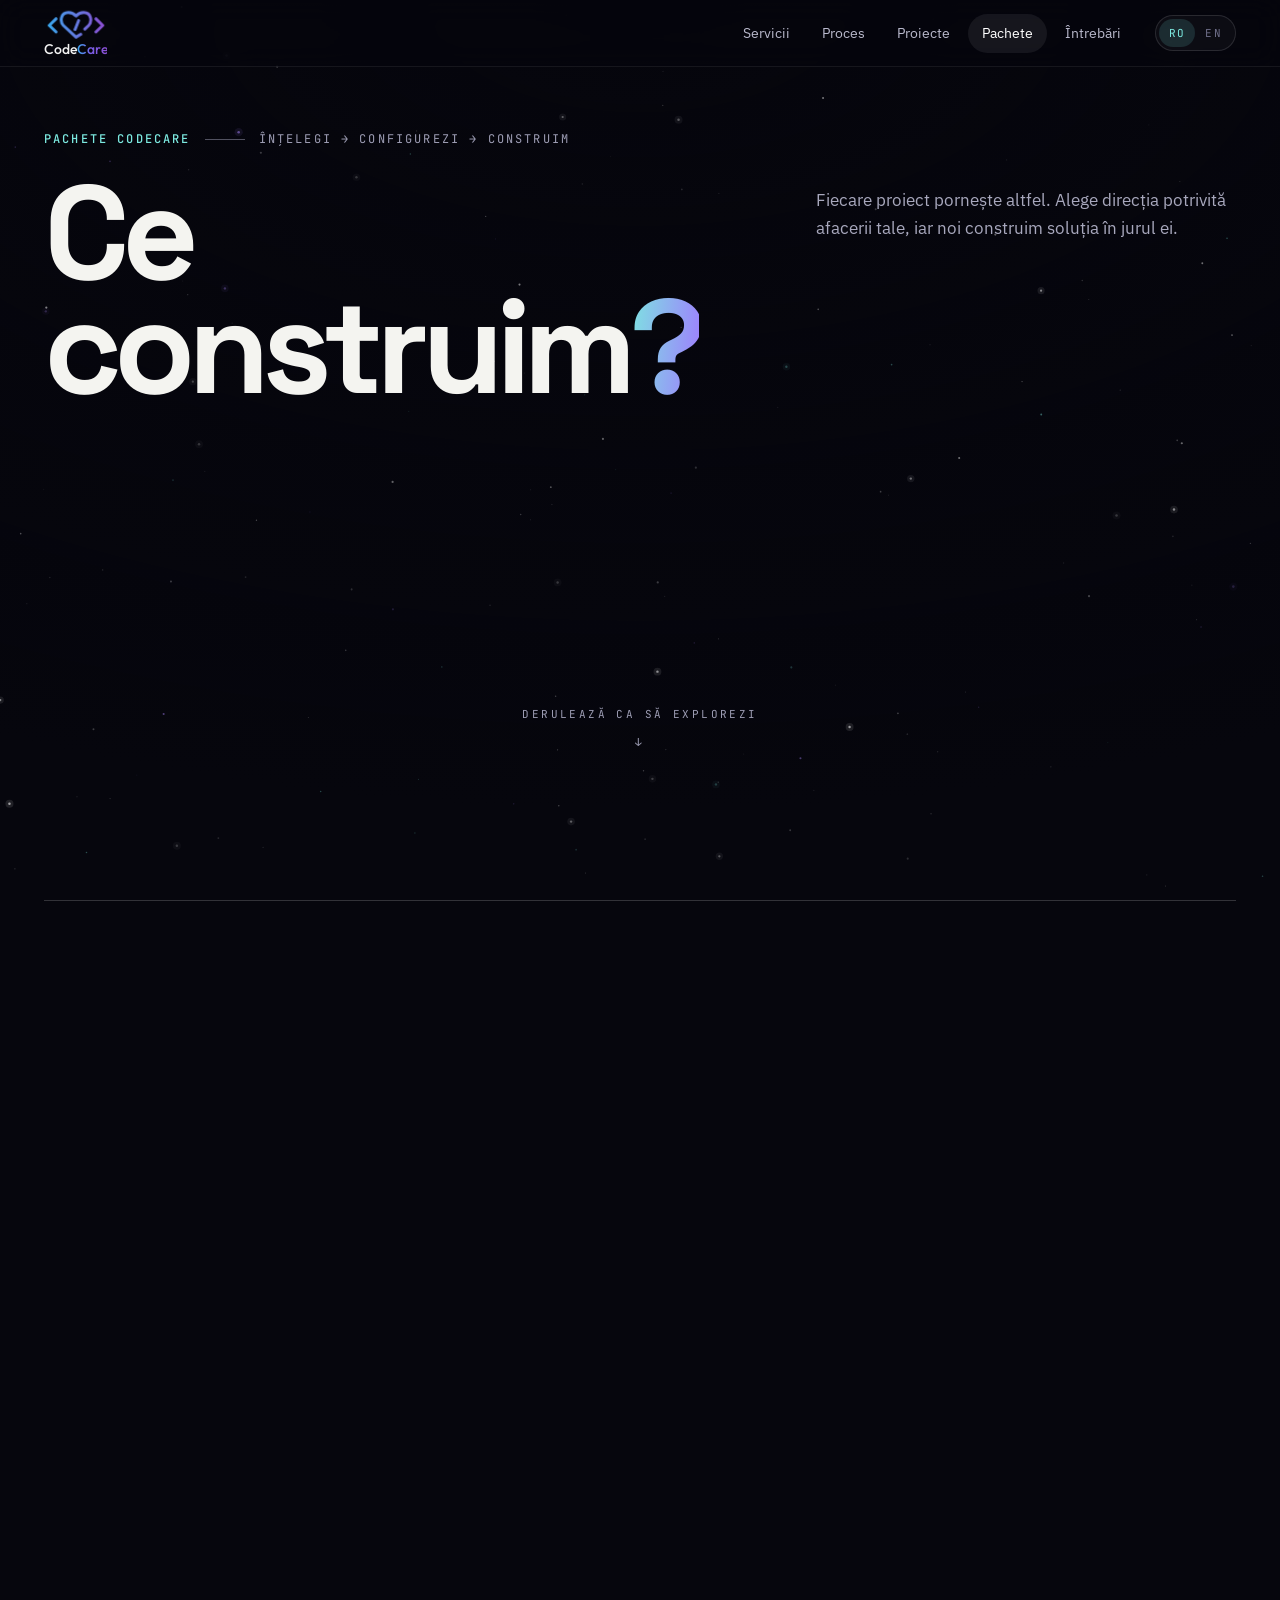
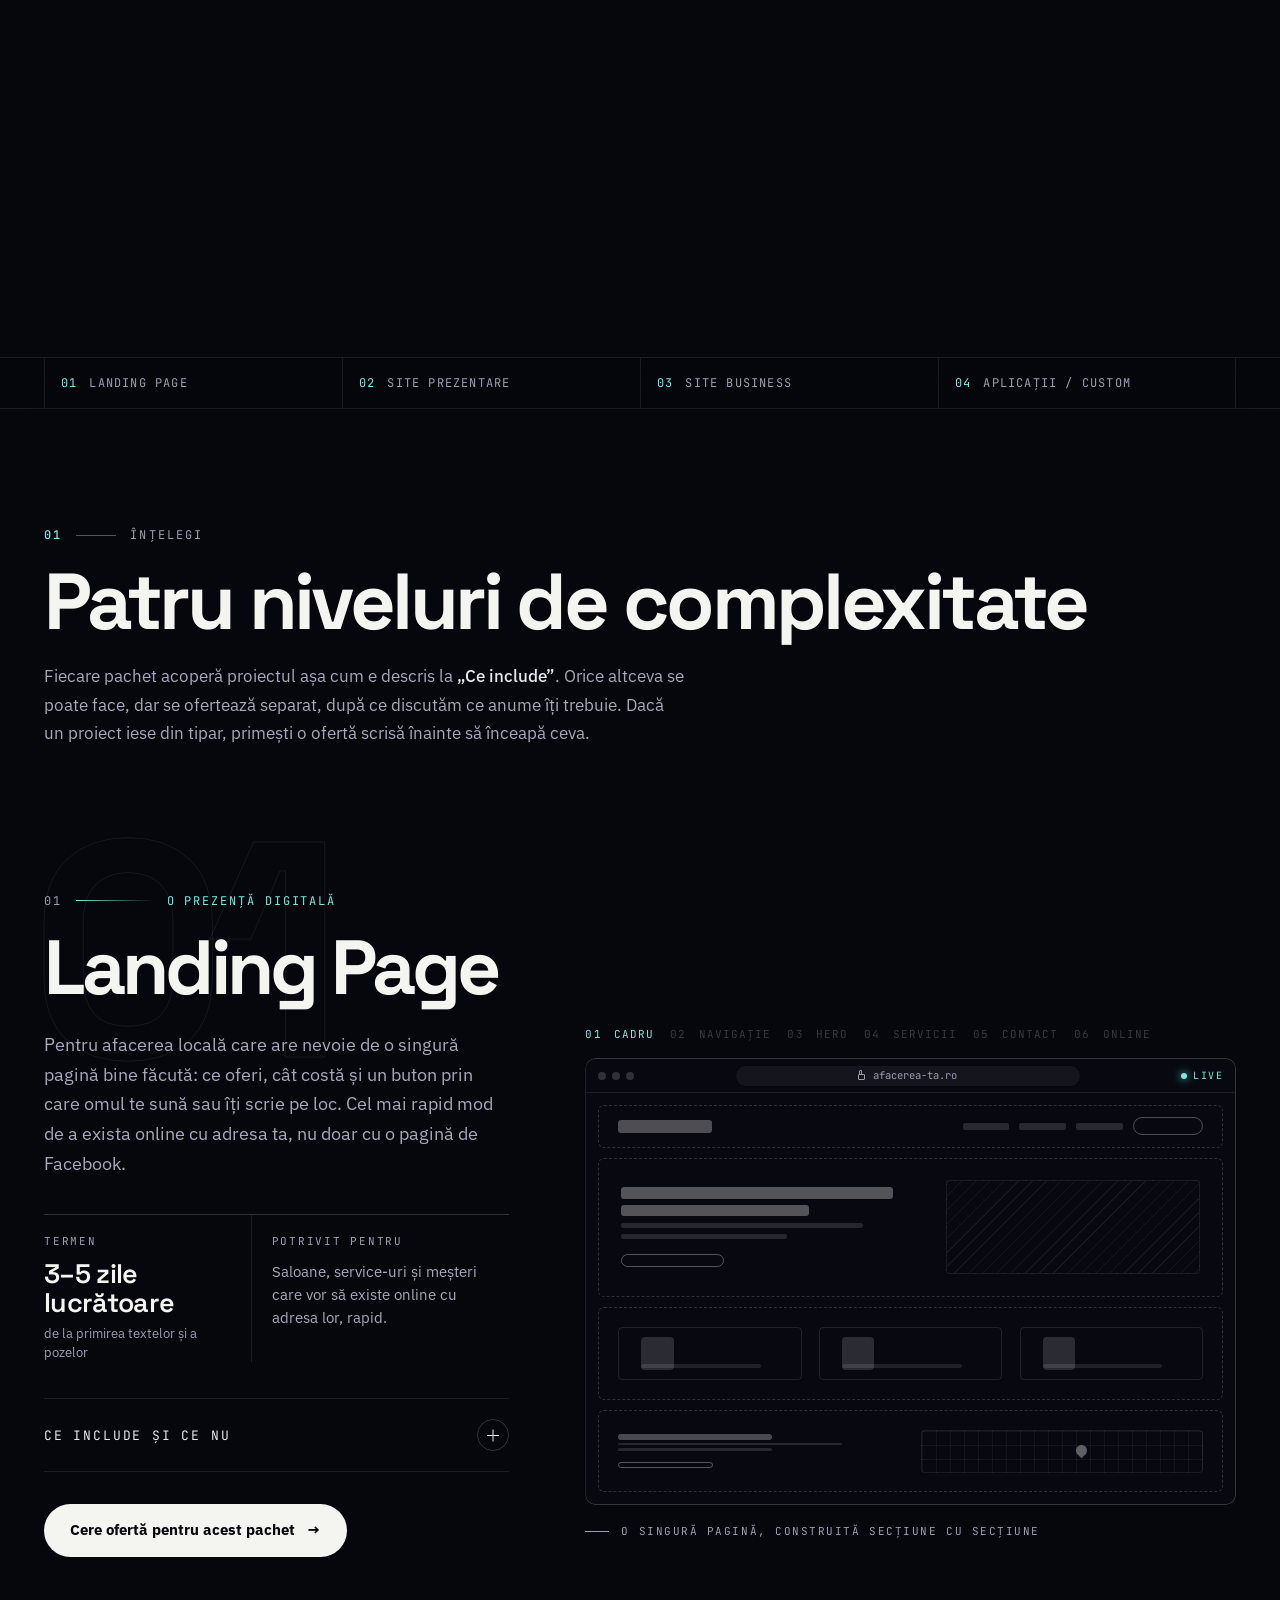
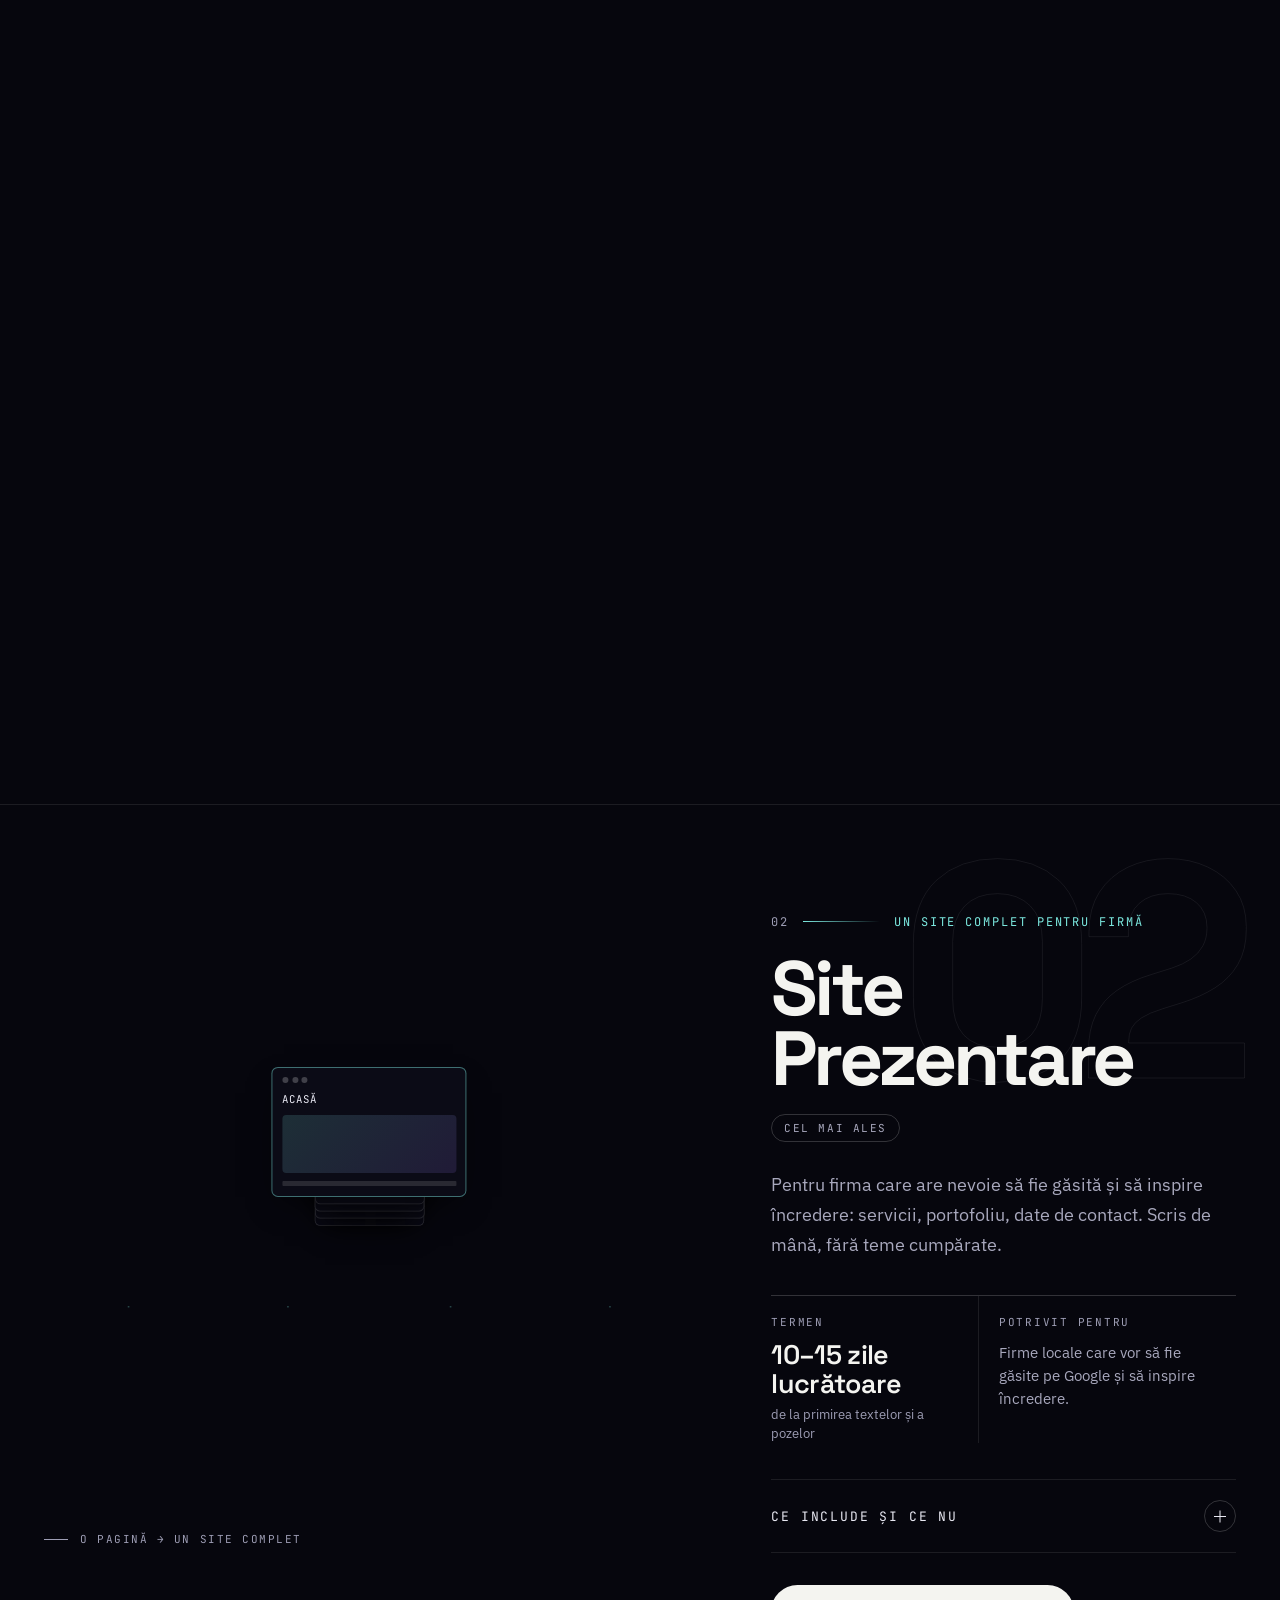
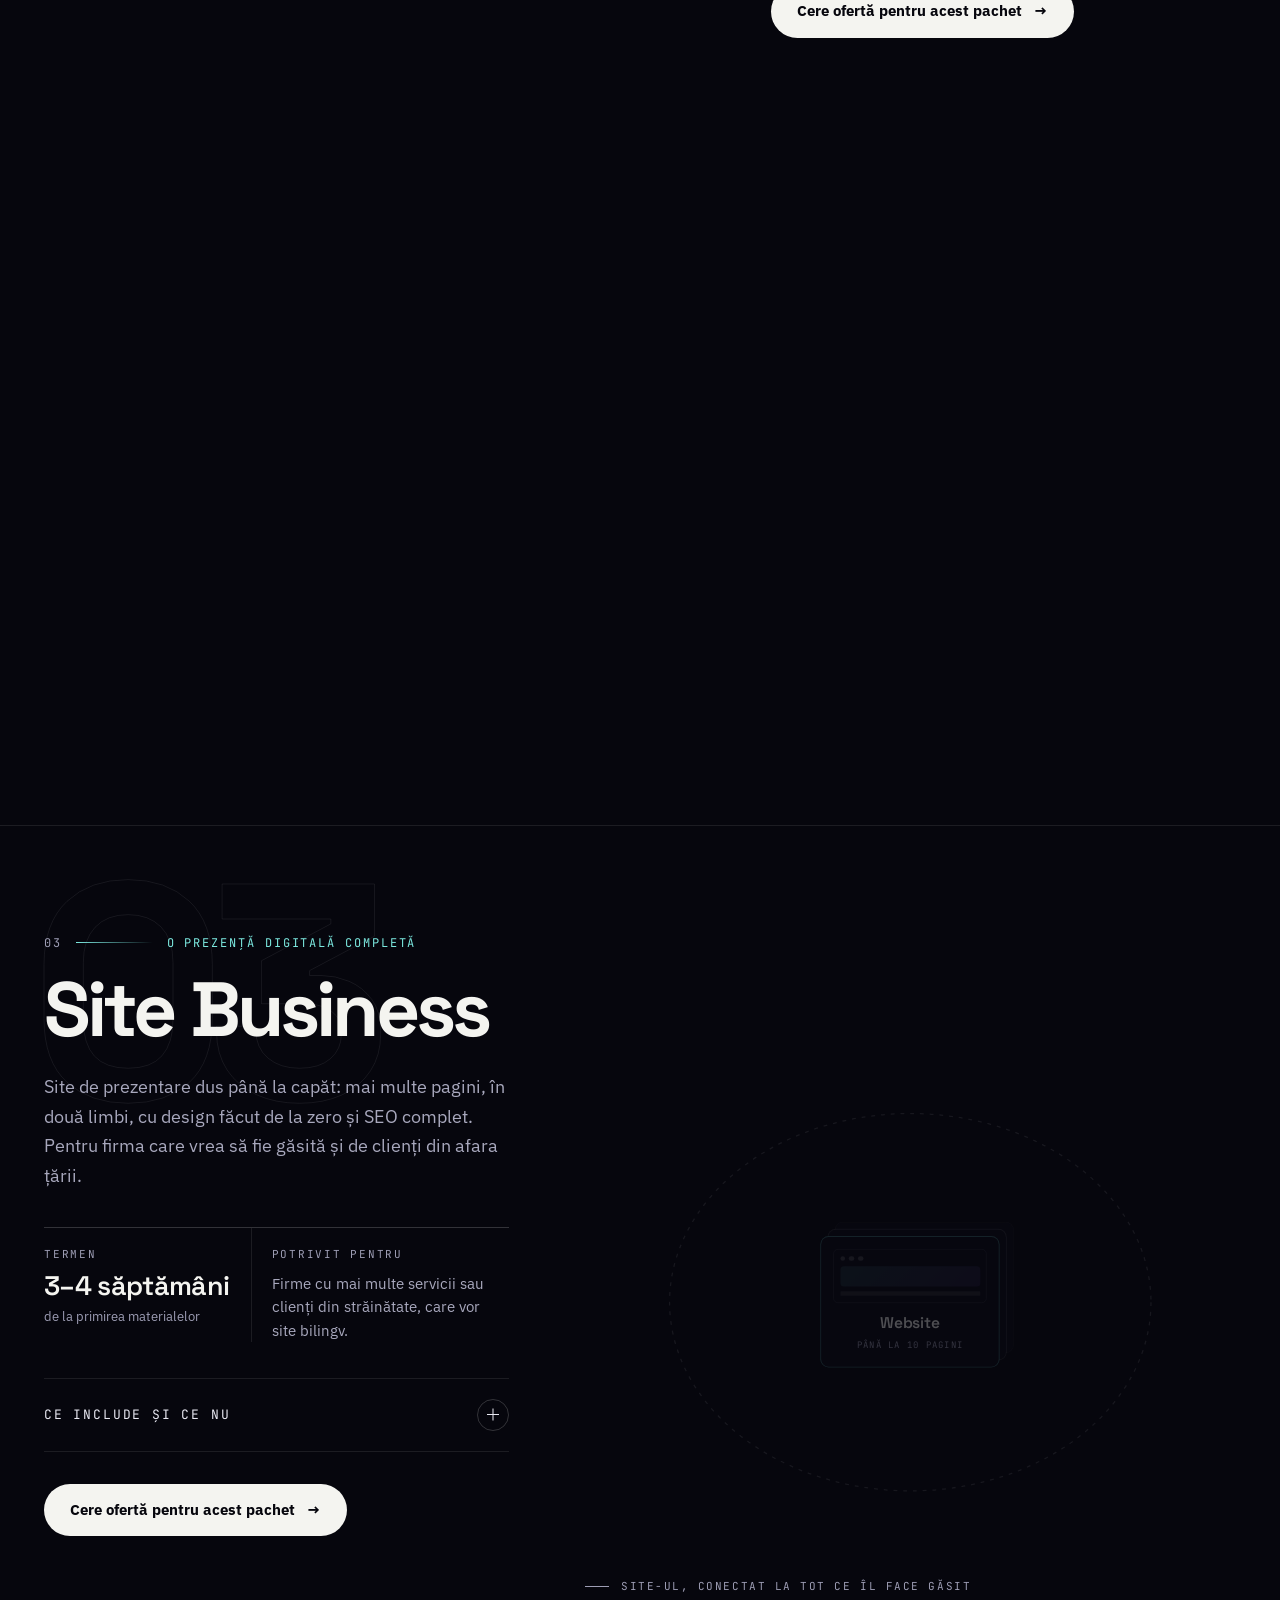
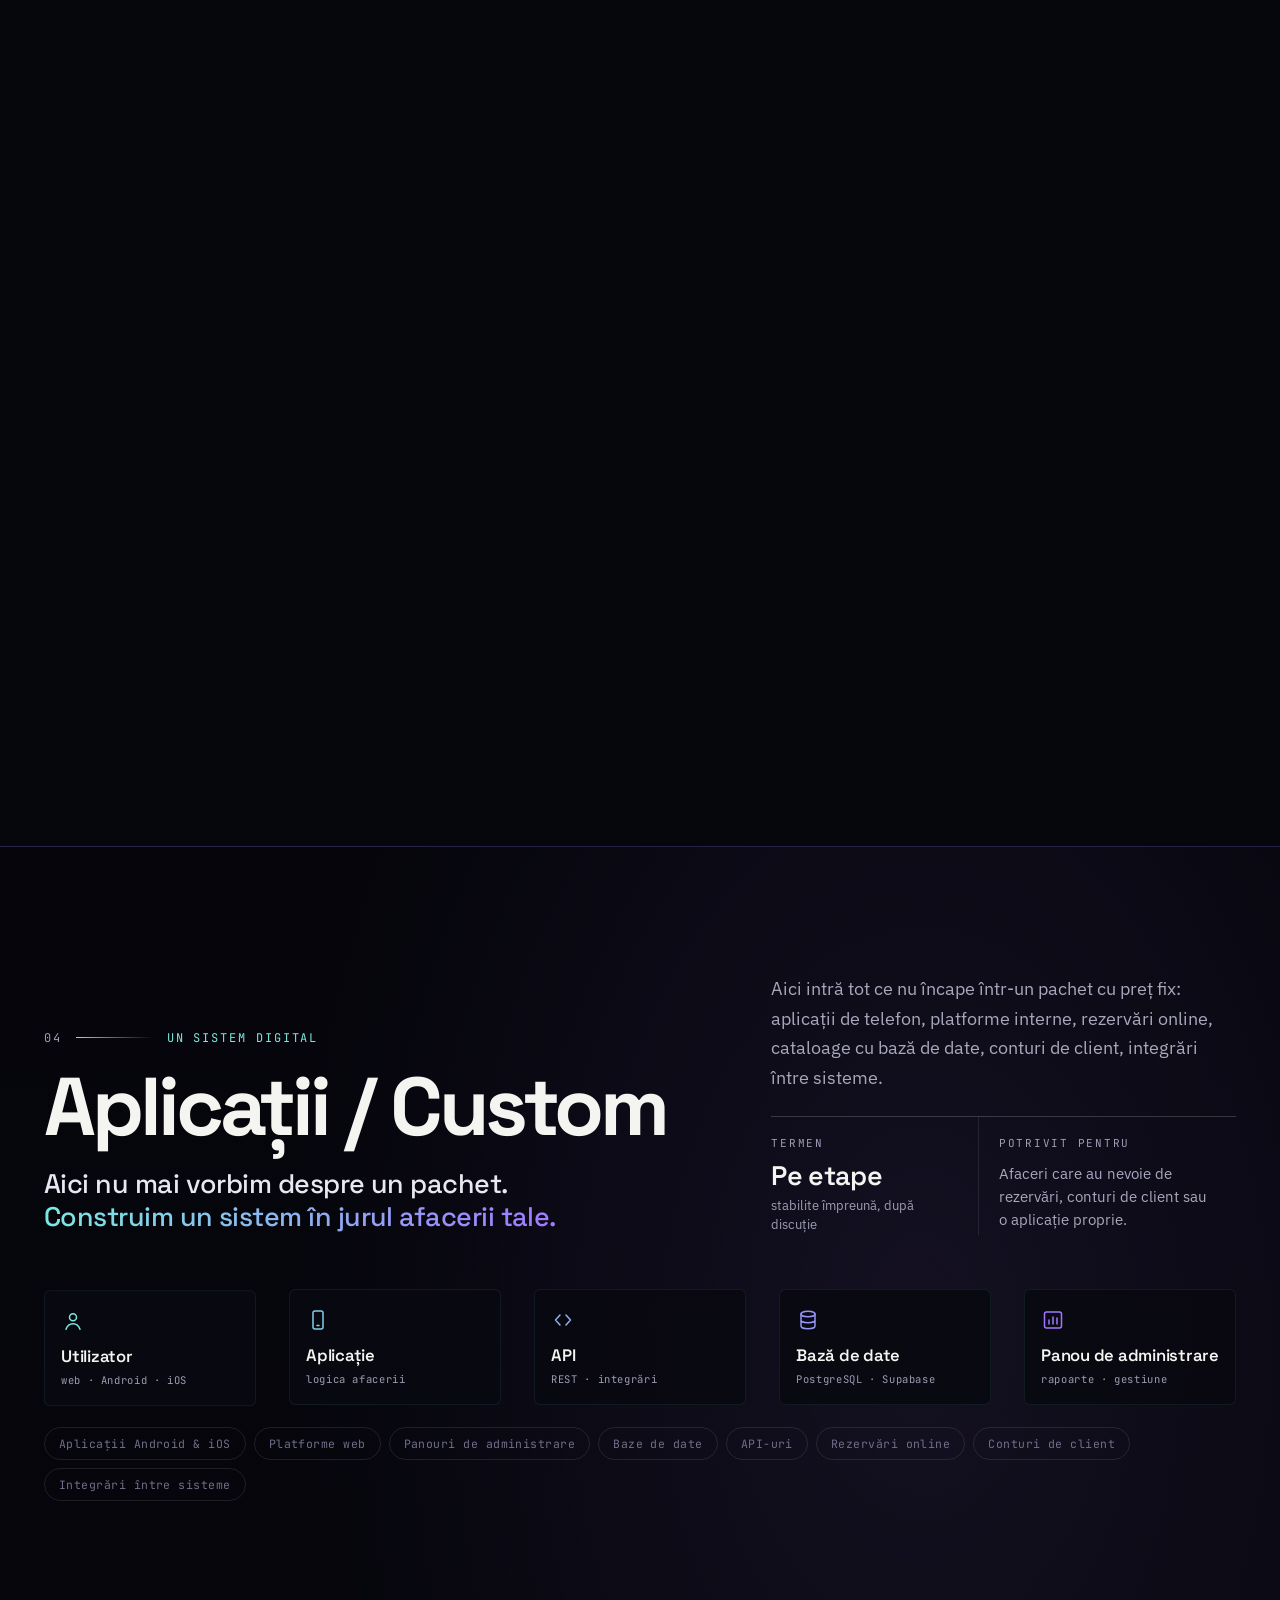
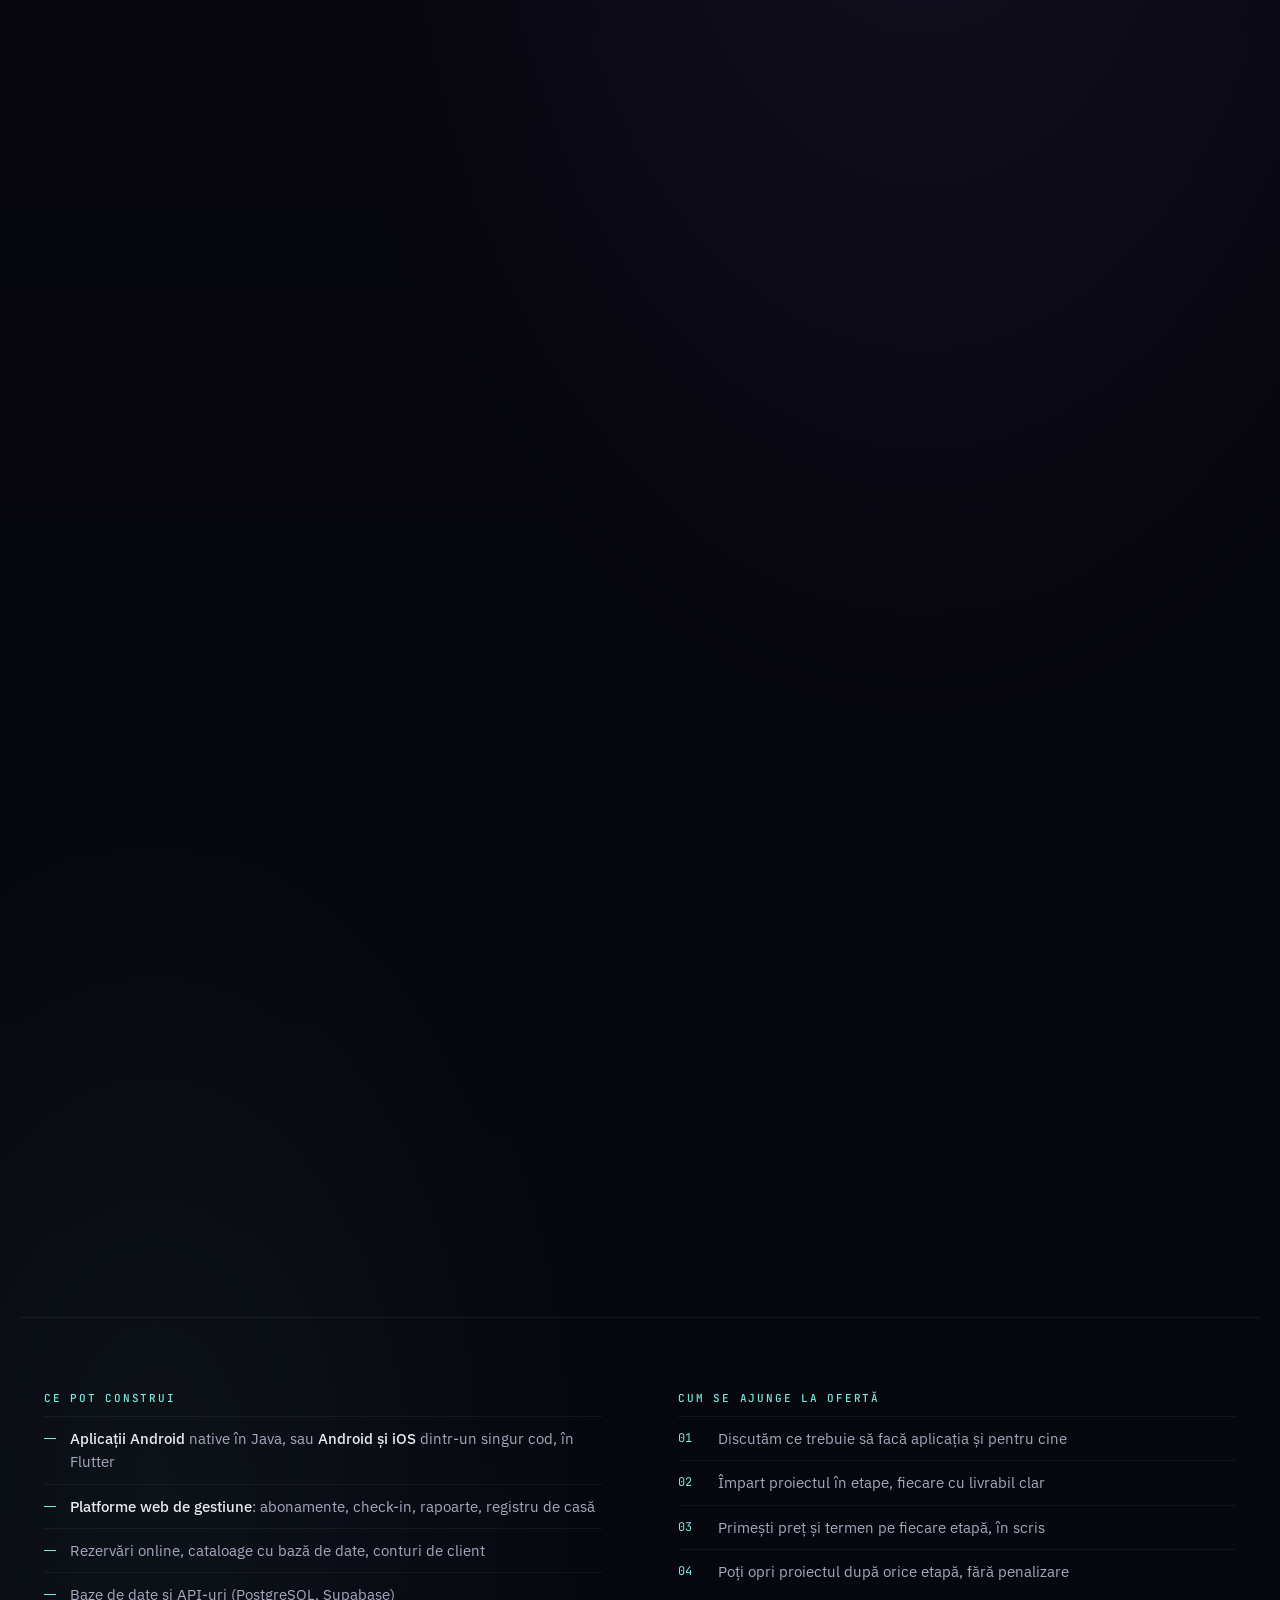
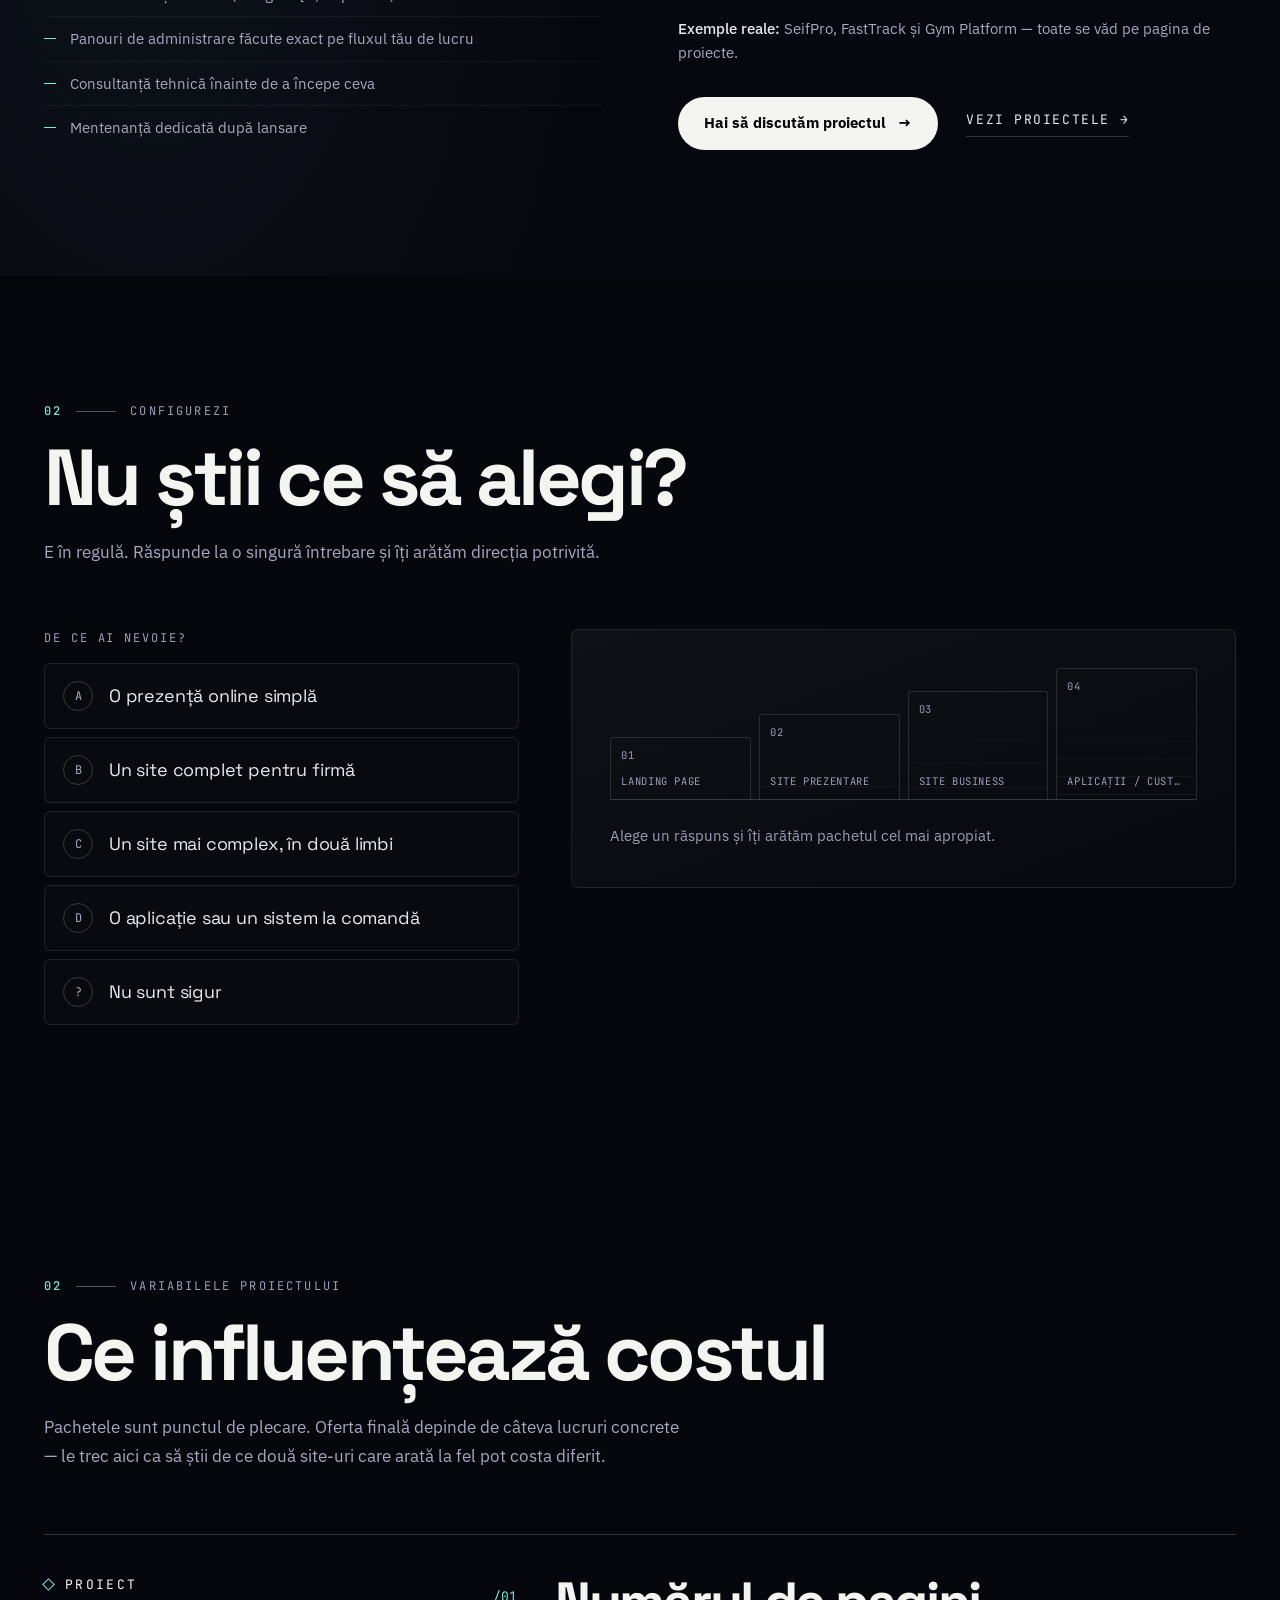
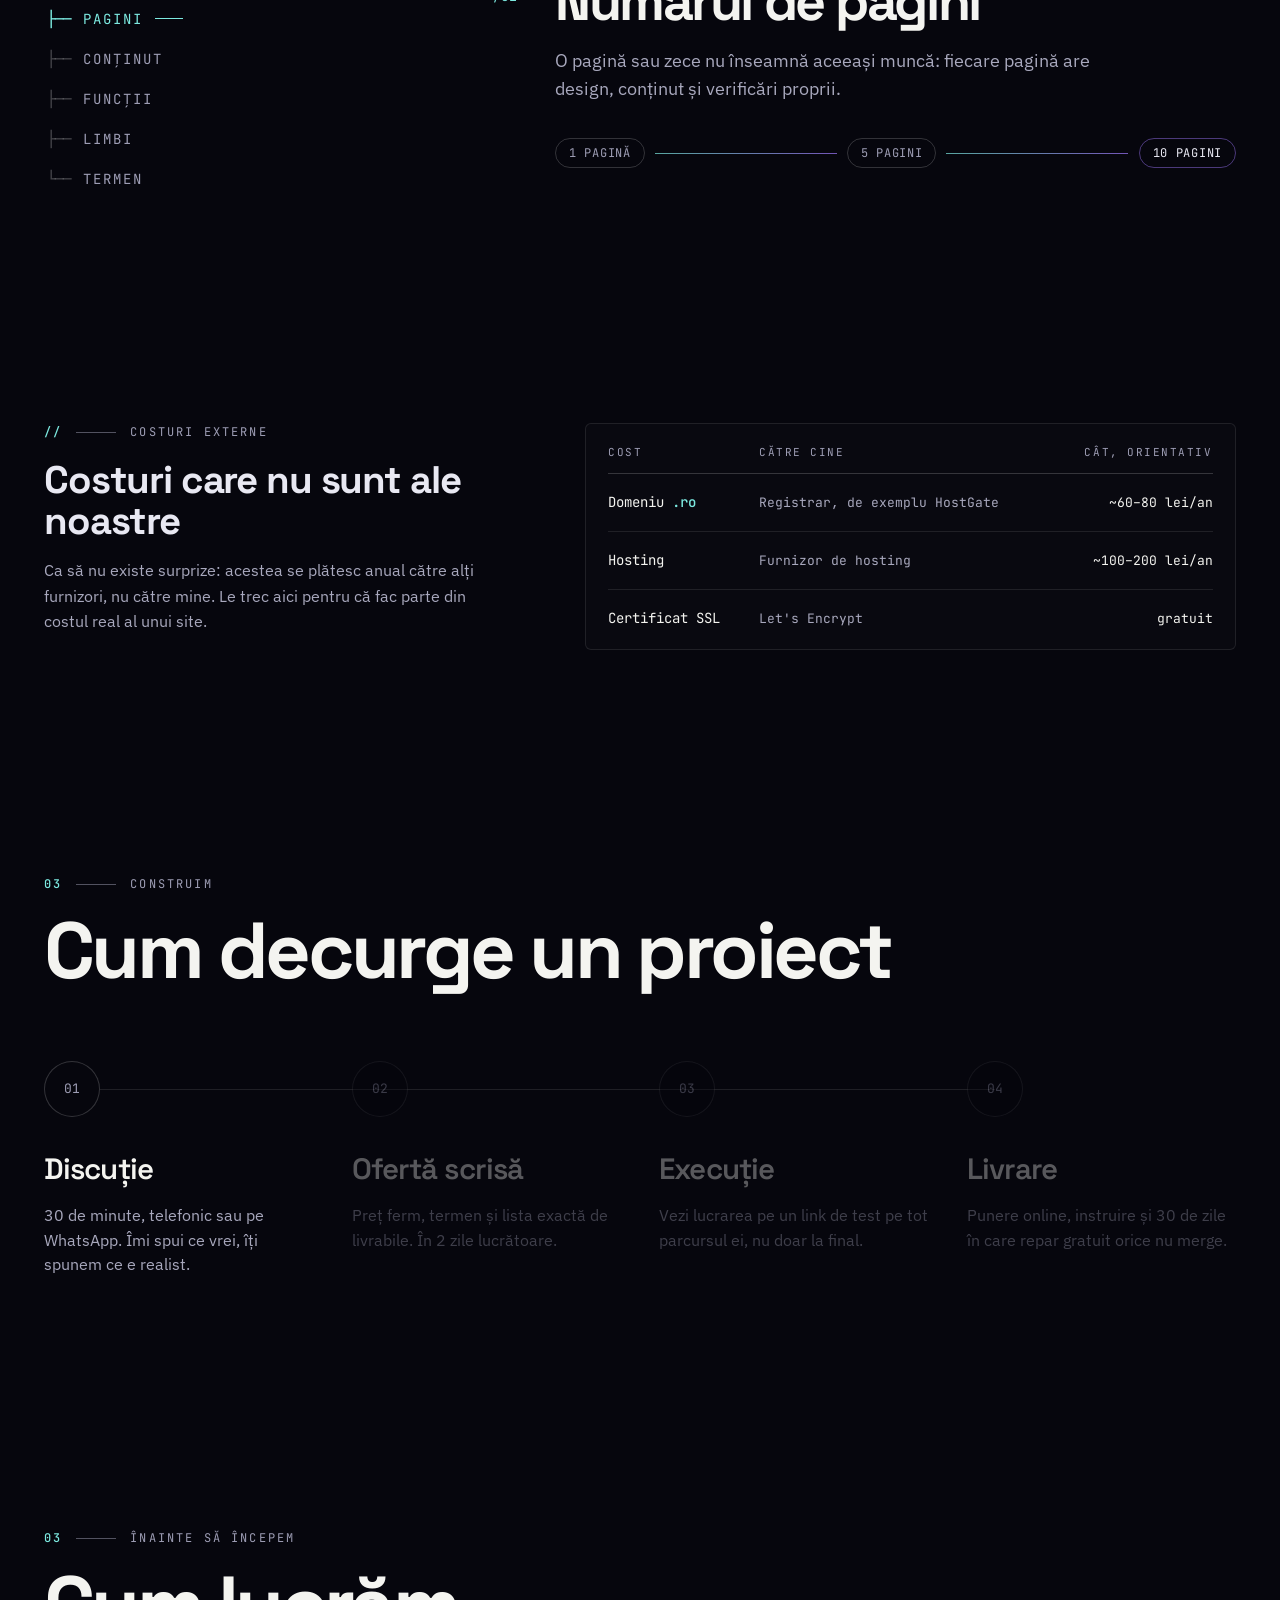
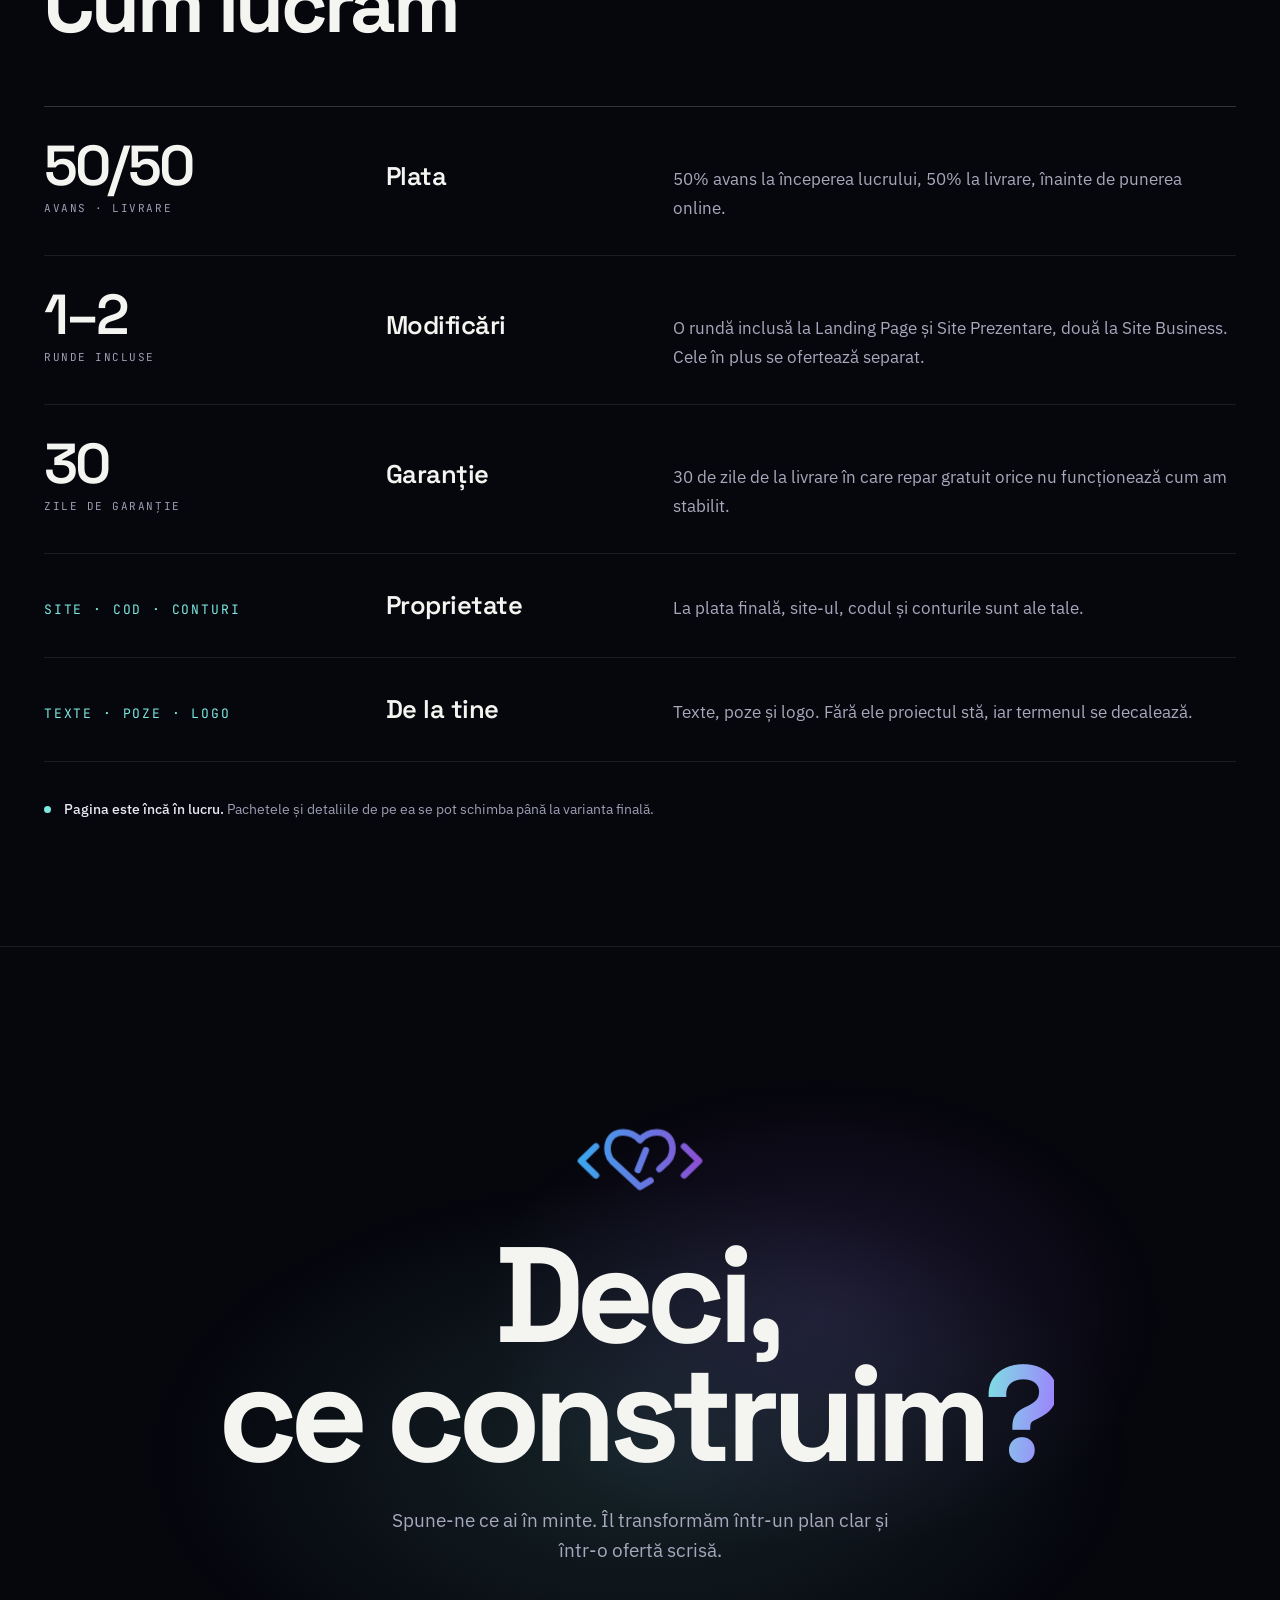
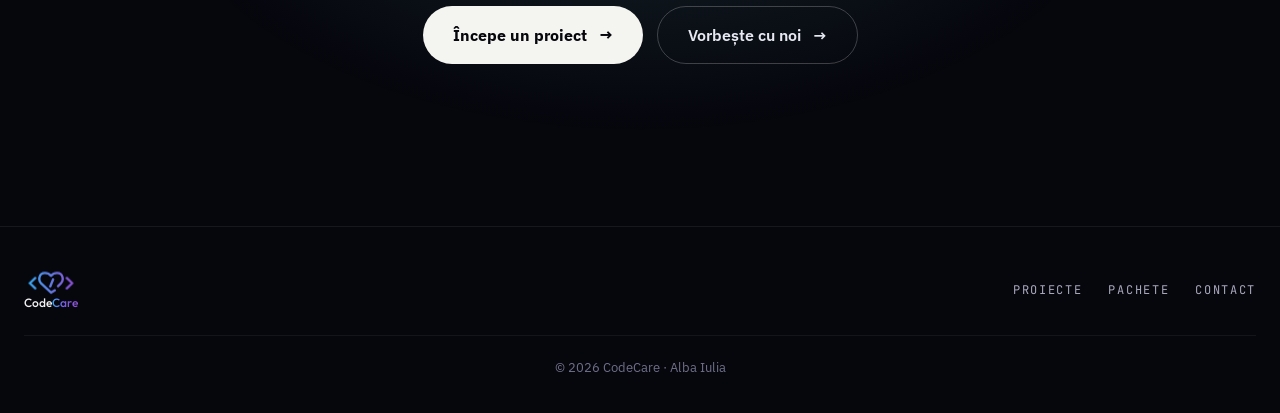
==== pachete.html @ 63959574 "Rebuild the packages page as a configurator and rename it to pachete.html The page is now an interac" ====
<!DOCTYPE html>
<html lang="ro">

<head>
    <meta charset="UTF-8">
    <meta name="viewport" content="width=device-width, initial-scale=1.0">

    <title data-translate="prices_page_title">Pachete - CodeCare</title>

    <meta name="description" data-translate="prices_page_desc"
        content="Ce include fiecare pachet CodeCare, ce nu include, termene și costurile care nu sunt ale noastre. Ofertă făcută pe măsura proiectului, fără surprize.">

    <link rel="canonical" href="https://codecare.ro/pachete.html">

    <meta name="robots" content="index, follow">

    <meta property="og:type" content="website">
    <meta property="og:url" content="https://codecare.ro/pachete.html">
    <meta property="og:title" content="Pachete - CodeCare">
    <meta property="og:description"
        content="Ce include fiecare pachet, ce nu include, termene și costuri. Fără surprize.">
    <meta property="og:image" content="https://codecare.ro/assets/og-image.png">
    <meta property="og:image:width" content="1200">
    <meta property="og:image:height" content="630">
    <meta property="og:image:alt" content="CodeCare - Soluții IT Premium">
    <meta property="og:site_name" content="CodeCare">
    <meta property="og:locale" content="ro_RO">
    <meta name="twitter:card" content="summary_large_image">

    <link rel="icon" type="image/png" href="assets/logo.png">
    <link rel="apple-touch-icon" href="assets/logo.png">
    <meta name="theme-color" content="#06060d">

    <link rel="preconnect" href="https://fonts.googleapis.com">
    <link rel="preconnect" href="https://fonts.gstatic.com" crossorigin>
    <link
        href="https://fonts.googleapis.com/css2?family=Space+Grotesk:wght@400;500;600;700&family=IBM+Plex+Sans:wght@300;400;500&family=JetBrains+Mono:wght@400;500&display=swap"
        rel="stylesheet">
    <link href="https://fonts.googleapis.com/css2?family=Outfit:wght@500&text=CodeCare&display=swap" rel="stylesheet">
    <link rel="stylesheet" href="acasa.css">
    <link rel="stylesheet" href="pachete.css">
</head>

<body class="pc-pagina">
    <div class="cc-progres" id="cc-progres" aria-hidden="true"></div>
    <div class="cc-vigneta" aria-hidden="true"></div>
    <canvas class="cc-stele" id="cc-stele" aria-hidden="true"></canvas>

    <nav class="navbar" role="navigation" aria-label="Main navigation">
        <div class="nav-container">
            <a href="index.html" class="cc-logo cc-marca" aria-label="CodeCare">
                <svg class="cc-semn" viewBox="128 143 244 123" aria-hidden="true" focusable="false">
                    <defs>
                        <linearGradient id="cc-semn-antet" gradientUnits="userSpaceOnUse" x1="135" y1="0" x2="365" y2="0">
                            <stop offset="0" stop-color="#3ba7ef" />
                            <stop offset="1" stop-color="#8c50d4" />
                        </linearGradient>
                    </defs>
                    <g fill="none" stroke="url(#cc-semn-antet)" stroke-width="12.5" stroke-linecap="round" stroke-linejoin="round">
                        <path class="cc-semn-st" d="M166 180 L137.5 207.5 L166 235" />
                        <path class="cc-semn-dr" d="M334 180 L362.5 207.5 L334 235" />
                        <g class="cc-semn-bataie">
                            <path class="cc-semn-inima" pathLength="1" d="M287 223 L303 208 C318 193 316 153 282 153 C266 153 256 161 250 168 C244 161 234 153 218 153 C184 153 182 193 197 208 L250 257 L270 245" />
                            <path class="cc-semn-slash" d="M261 187.5 L246 225" />
                        </g>
                    </g>
                </svg>
                <span class="cc-logo-text">Code<span>Care</span></span>
            </a>

            <ul class="nav-menu">
                <li class="nav-item">
                    <a href="index.html#services" class="nav-link" data-translate="nav_services">Servicii</a>
                </li>
                <li class="nav-item">
                    <a href="index.html#proces" class="nav-link" data-translate="home_nav_process">Proces</a>
                </li>
                <li class="nav-item">
                    <a href="proiecte.html" class="nav-link" data-translate="nav_portfolio">Proiecte</a>
                </li>
                <li class="nav-item">
                    <a href="pachete.html" class="nav-link active" aria-current="page" data-translate="nav_pricing">Pachete</a>
                </li>
                <li class="nav-item">
                    <a href="index.html#intrebari" class="nav-link" data-translate="home_nav_faq">Întrebări</a>
                </li>
            </ul>

            <div class="language-switch">
                <div class="switch-container">
                    <span class="lang-label" id="lang-ro" role="button" tabindex="0">RO</span>
                    <label class="switch" aria-label="Schimbă limba">
                        <input type="checkbox" id="language-toggle">
                        <span class="slider"></span>
                    </label>
                    <span class="lang-label" id="lang-en" role="button" tabindex="0">EN</span>
                </div>
            </div>

            <div class="hamburger" aria-label="Meniu mobil" role="button">
                <span class="bar"></span>
                <span class="bar"></span>
                <span class="bar"></span>
            </div>
        </div>
    </nav>

    <main>
        <header class="pc-hero" id="pc-hero">
            <div class="pc-hero-scena">
                <div class="pc-hero-cap">
                    <p class="pc-eticheta">
                        <b data-translate="prices_hero_label">Pachete CodeCare</b>
                        <span class="pc-eticheta-fir" aria-hidden="true"></span>
                        <span data-translate="prices_hero_path">Înțelegi → Configurezi → Construim</span>
                    </p>
                    <h1 class="pc-hero-titlu pc-linii" data-reveal>
                        <span class="pc-rand"><span data-translate="prices_hero_t1">Ce</span></span>
                        <span class="pc-rand"><span data-translate="prices_hero_t2">construim<span class="pc-accent">?</span></span></span>
                    </h1>
                    <p class="pc-hero-sub" data-translate="prices_hero_sub">Fiecare proiect pornește altfel. Alege
                        direcția potrivită afacerii tale, iar noi construim soluția în jurul ei.</p>
                </div>

                <ol class="pc-directii" id="pc-directii" aria-label="Pachete"></ol>

                <a href="#pachete" class="pc-indiciu">
                    <span data-translate="prices_hero_scroll">Derulează ca să explorezi</span>
                    <span class="pc-indiciu-sageata" aria-hidden="true">↓</span>
                </a>
            </div>
        </header>

        <div class="pc-pachete" id="pachete">
            <nav class="pc-sina" aria-label="Pachete">
                <div class="pc-sina-interior" id="pc-sina"></div>
            </nav>

            <section class="pc-capitol" aria-labelledby="pc-titlu-pachete">
                <div class="pc-capitol-interior" data-reveal>
                    <p class="pc-eticheta">
                        <b>01</b>
                        <span class="pc-eticheta-fir" aria-hidden="true"></span>
                        <span data-translate="prices_ch1">Înțelegi</span>
                    </p>
                    <h2 class="pc-titlu-mare" id="pc-titlu-pachete" data-translate="prices_packages_title2">Patru
                        niveluri de complexitate</h2>
                    <p class="pc-cap-text" data-translate="prices_intro">Fiecare pachet acoperă proiectul așa cum e
                        descris la <strong>„Ce include”</strong>. Orice altceva se poate face, dar se ofertează separat,
                        după ce discutăm ce anume îți trebuie. Dacă un proiect iese din tipar, primești o ofertă scrisă
                        înainte să înceapă ceva.</p>
                </div>
            </section>

            <article class="pc-pachet pc-pachet--landing" id="landing-page" data-pachet="landing-page">
                <div class="pc-pachet-grila">
                    <span class="pc-pachet-nr" aria-hidden="true">01</span>

                    <div class="pc-pachet-text">
                        <p class="pc-pachet-index">
                            <span>01</span>
                            <span class="pc-pachet-index-fir" aria-hidden="true"></span>
                            <span data-translate="prices_p1_level">O prezență digitală</span>
                        </p>
                        <h2 class="pc-pachet-nume" data-translate="price_start_title">Landing Page</h2>
                        <p class="pc-recomandat" data-translate="prices_recommended">Potrivit pentru tine</p>
                        <p class="pc-pachet-rol" data-translate="prices_start_role">
                            Pentru afacerea locală care are nevoie de o singură pagină bine făcută: ce oferi, cât
                            costă și un buton prin care omul te sună sau îți scrie pe loc. Cel mai rapid mod de a
                            exista online cu adresa ta, nu doar cu o pagină de Facebook.
                        </p>
                        <dl class="pc-fise">
                            <div>
                                <dt data-translate="prices_label_term">Termen</dt>
                                <dd>
                                    <span class="pc-fise-mare" data-translate="prices_p1_term">3–5 zile lucrătoare</span>
                                    <span class="pc-fise-mic" data-translate="prices_term_from_materials">de la primirea
                                        textelor și a pozelor</span>
                                </dd>
                            </div>
                            <div>
                                <dt data-translate="prices_fit_label">Potrivit pentru</dt>
                                <dd class="pc-fise-text" data-translate="price_start_fit">Saloane, service-uri și
                                    meșteri care vor să existe online cu adresa lor, rapid.</dd>
                            </div>
                        </dl>
                    </div>

                    <div class="pc-pachet-detalii">
                        <div class="pc-detalii">
                            <button type="button" class="pc-detalii-buton" aria-expanded="false" aria-controls="pc-det-1">
                                <span data-translate="prices_details_toggle">Ce include și ce nu</span>
                                <span class="pc-plus" aria-hidden="true"></span>
                            </button>
                            <div class="pc-detalii-corp" id="pc-det-1">
                                <div class="pc-detalii-interior">
                                    <div class="pc-detalii-coloane">
                                        <div>
                                            <h3 class="pc-coloana-titlu" data-translate="prices_included">Ce include</h3>
                                            <ul class="pc-lista pc-lista--da" data-translate="prices_start_in">
                                                <li><strong>O singură pagină</strong> cu scroll fluid și secțiuni: prezentare, servicii,
                                                    galerie, program, contact</li>
                                                <li><strong>Design responsive</strong>, gândit întâi pentru telefon — de acolo vin
                                                    aproape toți vizitatorii unei firme locale</li>
                                                <li><strong>Secțiune de servicii cu listă de prețuri</strong>, pe care o poți schimba
                                                    oricând, printr-un mesaj</li>
                                                <li><strong>Buton de WhatsApp și de apel direct</strong>, care deschide conversația sau
                                                    sună de pe telefonul clientului</li>
                                                <li>Galerie foto și integrare Google Maps</li>
                                                <li>Optimizare SEO de bază: titluri, descrieri, date structurate</li>
                                                <li><strong>Asistență gratuită la achiziția domeniului și a hostingului</strong></li>
                                                <li>Certificat SSL și punerea site-ului online</li>
                                                <li>O rundă de modificări după prima versiune</li>
                                            </ul>
                                        </div>
                                        <div>
                                            <h3 class="pc-coloana-titlu" data-translate="prices_excluded">Ce nu include</h3>
                                            <ul class="pc-lista pc-lista--nu" data-translate="prices_start_out">
                                                <li>Pagini separate (Despre, Portofoliu, Contact) — vezi pachetul Site Prezentare</li>
                                                <li>Textele și pozele — le pui tu; le pot scrie sau procura contra cost</li>
                                                <li>Versiune în a doua limbă</li>
                                                <li>Blog sau panou de administrare pentru conținut</li>
                                                <li>Sistem de rezervări online sau cont de utilizator</li>
                                                <li>Costul anual de hosting și domeniu</li>
                                            </ul>
                                        </div>
                                    </div>
                                </div>
                            </div>
                        </div>
                        <div class="pc-pachet-actiuni">
                            <a href="index.html?serviciu=landing-page#contact" class="cc-btn cc-btn--alb pc-cu-sageata">
                                <span data-translate="prices_ask">Cere ofertă pentru acest pachet</span>
                                <span class="pc-sageata" aria-hidden="true">→</span>
                            </a>
                        </div>
                    </div>

                    <div class="pc-pachet-vizual" aria-hidden="true">
                        <div class="pc-scena pc-scena--landing" data-scena="landing">
                            <ol class="pc-etape">
                                <li data-e="1"><b>01</b> <span data-translate="prices_v1_s1">Cadru</span></li>
                                <li data-e="2"><b>02</b> <span data-translate="prices_v1_s2">Navigație</span></li>
                                <li data-e="3"><b>03</b> <span data-translate="prices_v1_s3">Hero</span></li>
                                <li data-e="4"><b>04</b> <span data-translate="prices_v1_s4">Servicii</span></li>
                                <li data-e="5"><b>05</b> <span data-translate="prices_v1_s5">Contact</span></li>
                                <li data-e="6"><b>06</b> <span data-translate="prices_v1_s6">Online</span></li>
                            </ol>
                            <div class="pc-browser" data-e="1">
                                <div class="pc-browser-bara">
                                    <span class="pc-browser-puncte"><i></i><i></i><i></i></span>
                                    <span class="pc-browser-adresa"><span class="pc-lacat"></span><span
                                            data-translate="prices_v1_url">afacerea-ta.ro</span></span>
                                    <span class="pc-browser-live" data-e="6">LIVE</span>
                                </div>
                                <div class="pc-browser-corp">
                                    <div class="pc-wf pc-wf-nav" data-e="2"><b></b><span></span><span></span><span></span><em></em></div>
                                    <div class="pc-wf pc-wf-hero" data-e="3">
                                        <div><b></b><b></b><i></i><i></i><em></em></div>
                                        <span class="pc-wf-poza"></span>
                                    </div>
                                    <div class="pc-wf pc-wf-servicii" data-e="4"><span></span><span></span><span></span></div>
                                    <div class="pc-wf pc-wf-contact" data-e="5">
                                        <div><b></b><i></i><i></i><em></em></div>
                                        <span class="pc-wf-harta"></span>
                                    </div>
                                </div>
                            </div>
                            <p class="pc-scena-nota" data-translate="prices_v1_caption">O singură pagină, construită
                                secțiune cu secțiune</p>
                        </div>
                    </div>
                </div>
            </article>

            <article class="pc-pachet pc-pachet--invers" id="site-prezentare" data-pachet="site-prezentare">
                <div class="pc-pachet-grila">
                    <span class="pc-pachet-nr" aria-hidden="true">02</span>

                    <div class="pc-pachet-text">
                        <p class="pc-pachet-index">
                            <span>02</span>
                            <span class="pc-pachet-index-fir" aria-hidden="true"></span>
                            <span data-translate="prices_p2_level">Un site complet pentru firmă</span>
                        </p>
                        <h2 class="pc-pachet-nume" data-translate="price_basic_title">Site Prezentare</h2>
                        <p class="pc-pachet-insigna" data-translate="price_badge">Cel mai ales</p>
                        <p class="pc-recomandat" data-translate="prices_recommended">Potrivit pentru tine</p>
                        <p class="pc-pachet-rol" data-translate="prices_basic_role">
                            Pentru firma care are nevoie să fie găsită și să inspire încredere: servicii, portofoliu,
                            date de contact. Scris de mână, fără teme cumpărate.
                        </p>
                        <dl class="pc-fise">
                            <div>
                                <dt data-translate="prices_label_term">Termen</dt>
                                <dd>
                                    <span class="pc-fise-mare" data-translate="prices_p2_term">10–15 zile lucrătoare</span>
                                    <span class="pc-fise-mic" data-translate="prices_term_from_materials">de la primirea
                                        textelor și a pozelor</span>
                                </dd>
                            </div>
                            <div>
                                <dt data-translate="prices_fit_label">Potrivit pentru</dt>
                                <dd class="pc-fise-text" data-translate="price_basic_fit">Firme locale care vor să fie
                                    găsite pe Google și să inspire încredere.</dd>
                            </div>
                        </dl>
                    </div>

                    <div class="pc-pachet-detalii">
                        <div class="pc-detalii">
                            <button type="button" class="pc-detalii-buton" aria-expanded="false" aria-controls="pc-det-2">
                                <span data-translate="prices_details_toggle">Ce include și ce nu</span>
                                <span class="pc-plus" aria-hidden="true"></span>
                            </button>
                            <div class="pc-detalii-corp" id="pc-det-2">
                                <div class="pc-detalii-interior">
                                    <div class="pc-detalii-coloane">
                                        <div>
                                            <h3 class="pc-coloana-titlu" data-translate="prices_included">Ce include</h3>
                                            <ul class="pc-lista pc-lista--da" data-translate="prices_basic_in">
                                                <li><strong>Până la 5 pagini</strong> — de exemplu Acasă, Servicii, Despre, Portofoliu,
                                                    Contact</li>
                                                <li><strong>Design responsive</strong>, verificat pe telefon, tabletă și desktop</li>
                                                <li>Formular de contact funcțional și hartă</li>
                                                <li>Optimizare SEO de bază: titluri, descrieri, sitemap, date structurate</li>
                                                <li>Viteză de încărcare optimizată — imagini comprimate, cod curat</li>
                                                <li><strong>Configurare hosting și domeniu inclusă</strong></li>
                                                <li>Certificat SSL și punerea site-ului online</li>
                                                <li>O rundă de modificări după prima versiune</li>
                                            </ul>
                                        </div>
                                        <div>
                                            <h3 class="pc-coloana-titlu" data-translate="prices_excluded">Ce nu include</h3>
                                            <ul class="pc-lista pc-lista--nu" data-translate="prices_basic_out">
                                                <li>Textele și pozele — le pui tu; le pot scrie sau procura contra cost</li>
                                                <li>Versiune în a doua limbă — vezi pachetul Site Business</li>
                                                <li>Blog sau panou de administrare pentru conținut</li>
                                                <li>Rezervări, cont de utilizator sau catalog cu bază de date</li>
                                                <li>Costul anual de hosting și domeniu</li>
                                            </ul>
                                        </div>
                                    </div>
                                </div>
                            </div>
                        </div>
                        <div class="pc-pachet-actiuni">
                            <a href="index.html?serviciu=site-prezentare#contact" class="cc-btn cc-btn--alb pc-cu-sageata">
                                <span data-translate="prices_ask">Cere ofertă pentru acest pachet</span>
                                <span class="pc-sageata" aria-hidden="true">→</span>
                            </a>
                        </div>
                    </div>

                    <div class="pc-pachet-vizual" aria-hidden="true">
                        <div class="pc-scena pc-scena--harta" data-scena="continua">
                            <svg class="pc-harta-fire" viewBox="0 0 100 72" preserveAspectRatio="none">
                                <path style="--i:0" pathLength="1" d="M50 23 C50 32 13 30 13 40" />
                                <path style="--i:1" pathLength="1" d="M50 23 C50 32 37.5 30 37.5 40" />
                                <path style="--i:2" pathLength="1" d="M50 23 C50 32 62.5 30 62.5 40" />
                                <path style="--i:3" pathLength="1" d="M50 23 C50 32 87 30 87 40" />
                            </svg>
                            <div class="pc-foaie pc-foaie--acasa">
                                <span class="pc-foaie-bara"><i></i><i></i><i></i></span>
                                <span class="pc-foaie-nume" data-translate="prices_v2_home">Acasă</span>
                                <span class="pc-foaie-bloc"></span>
                                <span class="pc-foaie-rand"></span>
                            </div>
                            <div class="pc-foaie" style="--i:0;--x:13">
                                <span class="pc-foaie-bara"><i></i><i></i><i></i></span>
                                <span class="pc-foaie-nume" data-translate="prices_v2_services">Servicii</span>
                                <span class="pc-foaie-rand"></span>
                                <span class="pc-foaie-rand pc-foaie-rand--scurt"></span>
                                <span class="pc-foaie-grila"><i></i><i></i><i></i><i></i></span>
                            </div>
                            <div class="pc-foaie" style="--i:1;--x:37.5">
                                <span class="pc-foaie-bara"><i></i><i></i><i></i></span>
                                <span class="pc-foaie-nume" data-translate="prices_v2_about">Despre</span>
                                <span class="pc-foaie-bloc"></span>
                                <span class="pc-foaie-rand"></span>
                                <span class="pc-foaie-rand pc-foaie-rand--scurt"></span>
                            </div>
                            <div class="pc-foaie" style="--i:2;--x:62.5">
                                <span class="pc-foaie-bara"><i></i><i></i><i></i></span>
                                <span class="pc-foaie-nume" data-translate="prices_v2_portfolio">Portofoliu</span>
                                <span class="pc-foaie-grila"><i></i><i></i><i></i><i></i></span>
                                <span class="pc-foaie-rand pc-foaie-rand--scurt"></span>
                            </div>
                            <div class="pc-foaie" style="--i:3;--x:87">
                                <span class="pc-foaie-bara"><i></i><i></i><i></i></span>
                                <span class="pc-foaie-nume" data-translate="prices_v2_contact">Contact</span>
                                <span class="pc-foaie-rand"></span>
                                <span class="pc-foaie-rand pc-foaie-rand--scurt"></span>
                                <span class="pc-foaie-bloc pc-foaie-bloc--harta"></span>
                            </div>
                            <p class="pc-scena-nota" data-translate="prices_v2_caption">O pagină → un site complet</p>
                        </div>
                    </div>
                </div>
            </article>

            <article class="pc-pachet" id="site-business" data-pachet="site-business">
                <div class="pc-pachet-grila">
                    <span class="pc-pachet-nr" aria-hidden="true">03</span>

                    <div class="pc-pachet-text">
                        <p class="pc-pachet-index">
                            <span>03</span>
                            <span class="pc-pachet-index-fir" aria-hidden="true"></span>
                            <span data-translate="prices_p3_level">O prezență digitală completă</span>
                        </p>
                        <h2 class="pc-pachet-nume" data-translate="price_biz_title">Site Business</h2>
                        <p class="pc-recomandat" data-translate="prices_recommended">Potrivit pentru tine</p>
                        <p class="pc-pachet-rol" data-translate="prices_biz_role">
                            Site de prezentare dus până la capăt: mai multe pagini, în două limbi, cu design făcut de la
                            zero și SEO complet. Pentru firma care vrea să fie găsită și de clienți din afara țării.
                        </p>
                        <dl class="pc-fise">
                            <div>
                                <dt data-translate="prices_label_term">Termen</dt>
                                <dd>
                                    <span class="pc-fise-mare" data-translate="prices_p3_term">3–4 săptămâni</span>
                                    <span class="pc-fise-mic" data-translate="prices_term_from_all">de la primirea
                                        materialelor</span>
                                </dd>
                            </div>
                            <div>
                                <dt data-translate="prices_fit_label">Potrivit pentru</dt>
                                <dd class="pc-fise-text" data-translate="price_biz_fit">Firme cu mai multe servicii sau
                                    clienți din străinătate, care vor site bilingv.</dd>
                            </div>
                        </dl>
                    </div>

                    <div class="pc-pachet-detalii">
                        <div class="pc-detalii">
                            <button type="button" class="pc-detalii-buton" aria-expanded="false" aria-controls="pc-det-3">
                                <span data-translate="prices_details_toggle">Ce include și ce nu</span>
                                <span class="pc-plus" aria-hidden="true"></span>
                            </button>
                            <div class="pc-detalii-corp" id="pc-det-3">
                                <div class="pc-detalii-interior">
                                    <div class="pc-detalii-coloane">
                                        <div>
                                            <h3 class="pc-coloana-titlu" data-translate="prices_included">Ce include</h3>
                                            <ul class="pc-lista pc-lista--da" data-translate="prices_biz_in">
                                                <li><strong>Tot ce conține pachetul Site Prezentare</strong></li>
                                                <li><strong>Până la 10 pagini</strong></li>
                                                <li><strong>Site bilingv, română și engleză</strong>, cu comutator, memorarea limbii alese
                                                    și marcaje corecte pentru Google</li>
                                                <li><strong>Design personalizat de la zero</strong>, cu machetă aprobată de tine înainte să
                                                    scriu prima linie de cod</li>
                                                <li><strong>SEO avansat</strong>: cercetare de cuvinte cheie, date structurate complete,
                                                    Google Search Console și Analytics configurate</li>
                                                <li>Galerie foto și formular de contact extins, cu atașamente</li>
                                                <li>Buton de WhatsApp și integrare Google Maps</li>
                                                <li>Pagini legale și banner de cookies conform GDPR</li>
                                                <li>Raport de viteză la livrare (Core Web Vitals)</li>
                                                <li>Două runde de modificări</li>
                                                <li><strong>3 luni de suport inclus</strong>: modificări de conținut — texte, poze, prețuri
                                                    — până la 2 ore pe lună</li>
                                            </ul>
                                        </div>
                                        <div>
                                            <h3 class="pc-coloana-titlu" data-translate="prices_excluded">Ce nu include</h3>
                                            <ul class="pc-lista pc-lista--nu" data-translate="prices_biz_out">
                                                <li>Redactarea textelor și traducerea lor în engleză — se ofertează separat</li>
                                                <li>Fotografie profesională</li>
                                                <li>Panou de administrare pentru conținut</li>
                                                <li>Rezervări online, conturi de client, catalog cu bază de date</li>
                                                <li>A treia limbă</li>
                                                <li>Pagini noi sau funcții noi în perioada de suport</li>
                                                <li>Costul anual de hosting și domeniu</li>
                                            </ul>
                                        </div>
                                    </div>
                                </div>
                            </div>
                        </div>
                        <div class="pc-pachet-actiuni">
                            <a href="index.html?serviciu=site-business#contact" class="cc-btn cc-btn--alb pc-cu-sageata">
                                <span data-translate="prices_ask">Cere ofertă pentru acest pachet</span>
                                <span class="pc-sageata" aria-hidden="true">→</span>
                            </a>
                        </div>
                    </div>

                    <div class="pc-pachet-vizual" aria-hidden="true">
                        <div class="pc-scena pc-scena--eco" data-scena="continua">
                            <svg class="pc-eco-fire" viewBox="0 0 100 80" preserveAspectRatio="none">
                                <ellipse class="pc-eco-orbita" cx="50" cy="40" rx="37" ry="29" />
                                <path class="pc-eco-fir" style="--i:0" pathLength="1" d="M50 40 L18 15" />
                                <path class="pc-eco-fir" style="--i:1" pathLength="1" d="M50 40 L82 15" />
                                <path class="pc-eco-fir" style="--i:2" pathLength="1" d="M50 40 L82 65" />
                                <path class="pc-eco-fir" style="--i:3" pathLength="1" d="M50 40 L18 65" />
                                <path class="pc-eco-puls" style="--i:0" pathLength="1" d="M50 40 L18 15" />
                                <path class="pc-eco-puls" style="--i:1" pathLength="1" d="M50 40 L82 15" />
                                <path class="pc-eco-puls" style="--i:2" pathLength="1" d="M50 40 L82 65" />
                                <path class="pc-eco-puls" style="--i:3" pathLength="1" d="M50 40 L18 65" />
                            </svg>
                            <div class="pc-eco-centru">
                                <span class="pc-eco-browser"><span class="pc-foaie-bara"><i></i><i></i><i></i></span><span
                                        class="pc-foaie-bloc"></span><span class="pc-foaie-rand"></span></span>
                                <b data-translate="prices_v3_site">Website</b>
                                <span data-translate="prices_v3_site_meta">până la 10 pagini</span>
                            </div>
                            <div class="pc-eco-nod" style="--i:0;--x:18;--y:15">
                                <b>RO / EN</b>
                                <span data-translate="prices_v3_lang_meta">site bilingv</span>
                            </div>
                            <div class="pc-eco-nod" style="--i:1;--x:82;--y:15">
                                <b data-translate="prices_v3_seo">SEO avansat</b>
                                <span data-translate="prices_v3_seo_meta">cuvinte cheie, date structurate</span>
                            </div>
                            <div class="pc-eco-nod" style="--i:2;--x:82;--y:65">
                                <b>Analytics</b>
                                <span data-translate="prices_v3_analytics_meta">Search Console configurat</span>
                            </div>
                            <div class="pc-eco-nod" style="--i:3;--x:18;--y:65">
                                <b data-translate="prices_v3_support">Suport</b>
                                <span data-translate="prices_v3_support_meta">3 luni incluse</span>
                            </div>
                            <p class="pc-scena-nota" data-translate="prices_v3_caption">Site-ul, conectat la tot ce îl
                                face găsit</p>
                        </div>
                    </div>
                </div>
            </article>

            <article class="pc-pachet pc-pachet--custom" id="aplicatii-custom" data-pachet="aplicatii-custom">
                <div class="pc-custom-pista">
                    <div class="pc-custom-scena">
                        <div class="pc-custom-cap">
                            <div>
                                <p class="pc-pachet-index">
                                    <span>04</span>
                                    <span class="pc-pachet-index-fir" aria-hidden="true"></span>
                                    <span data-translate="prices_p4_level">Un sistem digital</span>
                                </p>
                                <h2 class="pc-pachet-nume pc-custom-nume" data-translate="price_pro_title">Aplicații / Custom</h2>
                                <p class="pc-recomandat" data-translate="prices_recommended">Potrivit pentru tine</p>
                                <p class="pc-custom-afirmatie" data-translate="prices_p4_statement">Aici nu mai vorbim
                                    despre un pachet. <em>Construim un sistem în jurul afacerii tale.</em></p>
                            </div>
                            <div>
                                <p class="pc-pachet-rol" data-translate="prices_pro_role">
                                    Aici intră tot ce nu încape într-un pachet cu preț fix: aplicații de telefon, platforme
                                    interne, rezervări online, cataloage cu bază de date, conturi de client, integrări între
                                    sisteme.
                                </p>
                                <dl class="pc-fise">
                                    <div>
                                        <dt data-translate="prices_label_term">Termen</dt>
                                        <dd>
                                            <span class="pc-fise-mare" data-translate="prices_p4_term">Pe etape</span>
                                            <span class="pc-fise-mic" data-translate="prices_p4_term_note">stabilite
                                                împreună, după discuție</span>
                                        </dd>
                                    </div>
                                    <div>
                                        <dt data-translate="prices_fit_label">Potrivit pentru</dt>
                                        <dd class="pc-fise-text" data-translate="price_pro_fit">Afaceri care au nevoie de
                                            rezervări, conturi de client sau o aplicație proprie.</dd>
                                    </div>
                                </dl>
                            </div>
                        </div>

                        <div class="pc-sistem" data-scena="continua" aria-hidden="true">
                            <ol class="pc-noduri">
                                <li class="pc-nod" style="--i:0">
                                    <svg class="pc-nod-ic" viewBox="0 0 24 24"><circle cx="12" cy="8" r="3.5" /><path d="M5 20c1.2-3.6 4-5.5 7-5.5s5.8 1.9 7 5.5" /></svg>
                                    <span class="pc-nod-nume" data-translate="prices_v4_user">Utilizator</span>
                                    <span class="pc-nod-meta">web · Android · iOS</span>
                                </li>
                                <li class="pc-nod" style="--i:1">
                                    <svg class="pc-nod-ic" viewBox="0 0 24 24"><rect x="7" y="3" width="10" height="18" rx="2" /><path d="M11 17.5h2" /></svg>
                                    <span class="pc-nod-nume" data-translate="prices_v4_app">Aplicație</span>
                                    <span class="pc-nod-meta" data-translate="prices_v4_app_meta">logica afacerii</span>
                                </li>
                                <li class="pc-nod" style="--i:2">
                                    <svg class="pc-nod-ic" viewBox="0 0 24 24"><path d="M9 7 4.5 12 9 17M15 7l4.5 5-4.5 5" /></svg>
                                    <span class="pc-nod-nume">API</span>
                                    <span class="pc-nod-meta" data-translate="prices_v4_api_meta">REST · integrări</span>
                                </li>
                                <li class="pc-nod" style="--i:3">
                                    <svg class="pc-nod-ic" viewBox="0 0 24 24"><ellipse cx="12" cy="6" rx="7" ry="2.8" /><path d="M5 6v12c0 1.5 3.1 2.8 7 2.8s7-1.3 7-2.8V6M5 12c0 1.5 3.1 2.8 7 2.8s7-1.3 7-2.8" /></svg>
                                    <span class="pc-nod-nume" data-translate="prices_v4_db">Bază de date</span>
                                    <span class="pc-nod-meta">PostgreSQL · Supabase</span>
                                </li>
                                <li class="pc-nod" style="--i:4">
                                    <svg class="pc-nod-ic" viewBox="0 0 24 24"><rect x="3.5" y="4" width="17" height="16" rx="2" /><path d="M8 16v-4M12 16V9M16 16v-6" /></svg>
                                    <span class="pc-nod-nume" data-translate="prices_v4_panel">Panou de administrare</span>
                                    <span class="pc-nod-meta" data-translate="prices_v4_panel_meta">rapoarte · gestiune</span>
                                </li>
                            </ol>
                            <ul class="pc-capabilitati" data-translate="prices_p4_tags">
                                <li>Aplicații Android &amp; iOS</li>
                                <li>Platforme web</li>
                                <li>Panouri de administrare</li>
                                <li>Baze de date</li>
                                <li>API-uri</li>
                                <li>Rezervări online</li>
                                <li>Conturi de client</li>
                                <li>Integrări între sisteme</li>
                            </ul>
                        </div>
                    </div>
                </div>

                <div class="pc-custom-jos">
                    <div>
                        <h3 class="pc-coloana-titlu" data-translate="prices_can_build">Ce pot construi</h3>
                        <ul class="pc-lista pc-lista--da" data-translate="prices_pro_in">
                            <li><strong>Aplicații Android</strong> native în Java, sau <strong>Android și iOS</strong>
                                dintr-un singur cod, în Flutter</li>
                            <li><strong>Platforme web de gestiune</strong>: abonamente, check-in, rapoarte, registru de
                                casă</li>
                            <li>Rezervări online, cataloage cu bază de date, conturi de client</li>
                            <li>Baze de date și API-uri (PostgreSQL, Supabase)</li>
                            <li>Panouri de administrare făcute exact pe fluxul tău de lucru</li>
                            <li>Consultanță tehnică înainte de a începe ceva</li>
                            <li>Mentenanță dedicată după lansare</li>
                        </ul>
                    </div>
                    <div>
                        <h3 class="pc-coloana-titlu" data-translate="prices_how_quote">Cum se ajunge la ofertă</h3>
                        <ol class="pc-lista pc-lista--pasi" data-translate="prices_pro_out">
                            <li>Discutăm ce trebuie să facă aplicația și pentru cine</li>
                            <li>Împart proiectul în etape, fiecare cu livrabil clar</li>
                            <li>Primești preț și termen pe fiecare etapă, în scris</li>
                            <li>Poți opri proiectul după orice etapă, fără penalizare</li>
                        </ol>
                        <p class="pc-exemple" data-translate="prices_pro_examples">
                            <strong>Exemple reale:</strong> SeifPro, FastTrack și Gym Platform — toate se văd pe pagina
                            de proiecte.
                        </p>
                        <div class="pc-pachet-actiuni">
                            <a href="index.html?serviciu=custom-app#contact" class="cc-btn cc-btn--alb pc-cu-sageata">
                                <span data-translate="prices_talk">Hai să discutăm proiectul</span>
                                <span class="pc-sageata" aria-hidden="true">→</span>
                            </a>
                            <a href="proiecte.html" class="pc-link-mono">
                                <span data-translate="prices_see_projects">Vezi proiectele</span>
                                <span class="pc-sageata" aria-hidden="true">→</span>
                            </a>
                        </div>
                    </div>
                </div>
            </article>
        </div>

        <section class="pc-bloc pc-alege" aria-labelledby="pc-titlu-alege">
            <div class="pc-cap" data-reveal>
                <p class="pc-eticheta">
                    <b>02</b>
                    <span class="pc-eticheta-fir" aria-hidden="true"></span>
                    <span data-translate="prices_ch2">Configurezi</span>
                </p>
                <h2 class="pc-titlu-mare" id="pc-titlu-alege" data-translate="prices_choose_title">Nu știi ce să alegi?</h2>
                <p class="pc-cap-text" data-translate="prices_choose_sub">E în regulă. Răspunde la o singură întrebare
                    și îți arătăm direcția potrivită.</p>
            </div>

            <div class="pc-alege-grila">
                <fieldset class="pc-intrebare" data-reveal>
                    <legend data-translate="prices_choose_q">De ce ai nevoie?</legend>
                    <label class="pc-optiune">
                        <input type="radio" name="pc-nevoie" value="landing-page">
                        <span class="pc-optiune-litera" aria-hidden="true">A</span>
                        <span class="pc-optiune-text" data-translate="prices_need1">O prezență online simplă</span>
                        <span class="pc-optiune-sageata" aria-hidden="true">→</span>
                    </label>
                    <label class="pc-optiune">
                        <input type="radio" name="pc-nevoie" value="site-prezentare">
                        <span class="pc-optiune-litera" aria-hidden="true">B</span>
                        <span class="pc-optiune-text" data-translate="prices_need2">Un site complet pentru firmă</span>
                        <span class="pc-optiune-sageata" aria-hidden="true">→</span>
                    </label>
                    <label class="pc-optiune">
                        <input type="radio" name="pc-nevoie" value="site-business">
                        <span class="pc-optiune-litera" aria-hidden="true">C</span>
                        <span class="pc-optiune-text" data-translate="prices_need3">Un site mai complex, în două limbi</span>
                        <span class="pc-optiune-sageata" aria-hidden="true">→</span>
                    </label>
                    <label class="pc-optiune">
                        <input type="radio" name="pc-nevoie" value="aplicatii-custom">
                        <span class="pc-optiune-litera" aria-hidden="true">D</span>
                        <span class="pc-optiune-text" data-translate="prices_need4">O aplicație sau un sistem la comandă</span>
                        <span class="pc-optiune-sageata" aria-hidden="true">→</span>
                    </label>
                    <label class="pc-optiune">
                        <input type="radio" name="pc-nevoie" value="nesigur">
                        <span class="pc-optiune-litera" aria-hidden="true">?</span>
                        <span class="pc-optiune-text" data-translate="prices_need5">Nu sunt sigur</span>
                        <span class="pc-optiune-sageata" aria-hidden="true">→</span>
                    </label>
                </fieldset>

                <div class="pc-rezultat" id="pc-rezultat" aria-live="polite" data-reveal>
                    <ol class="pc-harta-mica" id="pc-harta-mica" aria-hidden="true"></ol>
                    <p class="pc-rezultat-gol" data-translate="prices_choose_empty">Alege un răspuns și îți arătăm
                        pachetul cel mai apropiat.</p>
                    <div id="pc-rezultate"></div>
                    <div class="pc-rezultat-panou" data-pentru="nesigur" hidden>
                        <p class="pc-eticheta" data-translate="prices_choose_unsure_label">Hai să vorbim</p>
                        <p class="pc-rezultat-nume" data-translate="prices_choose_unsure_title">Nicio problemă.</p>
                        <p class="pc-rezultat-text" data-translate="prices_cta_desc">O discuție de 30 de minute, fără
                            obligații, și pleci cu o ofertă făcută pe ce îți trebuie.</p>
                        <div class="pc-butoane pc-butoane--stanga">
                            <a href="index.html#contact" class="cc-btn cc-btn--alb pc-cu-sageata">
                                <span data-translate="projects_cta_btn">Hai să discutăm</span>
                                <span class="pc-sageata" aria-hidden="true">→</span>
                            </a>
                        </div>
                    </div>
                </div>
            </div>
        </section>

        <section class="pc-bloc pc-factori" aria-labelledby="pc-titlu-factori">
            <div class="pc-cap" data-reveal>
                <p class="pc-eticheta">
                    <b>02</b>
                    <span class="pc-eticheta-fir" aria-hidden="true"></span>
                    <span data-translate="prices_factors_label">Variabilele proiectului</span>
                </p>
                <h2 class="pc-titlu-mare" id="pc-titlu-factori" data-translate="prices_factors_title">Ce influențează costul</h2>
                <p class="pc-cap-text" data-translate="prices_factors_sub">
                    Pachetele sunt punctul de plecare. Oferta finală depinde de câteva lucruri concrete — le trec aici ca
                    să știi de ce două site-uri care arată la fel pot costa diferit.
                </p>
            </div>

            <div class="pc-factori-grila" data-reveal>
                <div class="pc-arbore">
                    <p class="pc-arbore-radacina" data-translate="prices_tree_root">Proiect</p>
                    <div class="pc-arbore-ramuri" role="tablist" aria-orientation="vertical" aria-labelledby="pc-titlu-factori">
                        <button type="button" class="pc-ramura" role="tab" id="pc-ramura-1" aria-selected="true" aria-controls="pc-factor-1">
                            <span class="pc-ramura-fir" aria-hidden="true">├──</span>
                            <span data-translate="prices_factor1_short">Pagini</span>
                        </button>
                        <button type="button" class="pc-ramura" role="tab" id="pc-ramura-2" aria-selected="false" aria-controls="pc-factor-2">
                            <span class="pc-ramura-fir" aria-hidden="true">├──</span>
                            <span data-translate="prices_factor2_short">Conținut</span>
                        </button>
                        <button type="button" class="pc-ramura" role="tab" id="pc-ramura-3" aria-selected="false" aria-controls="pc-factor-3">
                            <span class="pc-ramura-fir" aria-hidden="true">├──</span>
                            <span data-translate="prices_factor3_short">Funcții</span>
                        </button>
                        <button type="button" class="pc-ramura" role="tab" id="pc-ramura-4" aria-selected="false" aria-controls="pc-factor-4">
                            <span class="pc-ramura-fir" aria-hidden="true">├──</span>
                            <span data-translate="prices_factor4_short">Limbi</span>
                        </button>
                        <button type="button" class="pc-ramura" role="tab" id="pc-ramura-5" aria-selected="false" aria-controls="pc-factor-5">
                            <span class="pc-ramura-fir" aria-hidden="true">└──</span>
                            <span data-translate="prices_factor5_short">Termen</span>
                        </button>
                    </div>
                </div>

                <div class="pc-factor-panouri">
                    <div class="pc-factor" role="tabpanel" id="pc-factor-1" aria-labelledby="pc-ramura-1">
                        <span class="pc-factor-index" aria-hidden="true">/01</span>
                        <div>
                            <h3 data-translate="prices_factor1_title">Numărul de pagini</h3>
                            <p data-translate="prices_factor1_text">O pagină sau zece nu înseamnă aceeași muncă: fiecare
                                pagină are design, conținut și verificări proprii.</p>
                            <p class="pc-scala" aria-hidden="true" data-translate="prices_factor1_scale"><span>1 pagină</span><i></i><span>5 pagini</span><i></i><span>10 pagini</span></p>
                        </div>
                    </div>
                    <div class="pc-factor" role="tabpanel" id="pc-factor-2" aria-labelledby="pc-ramura-2">
                        <span class="pc-factor-index" aria-hidden="true">/02</span>
                        <div>
                            <h3 data-translate="prices_factor2_title">Textele și pozele</h3>
                            <p data-translate="prices_factor2_text">Dacă le ai deja, începem imediat. Dacă trebuie
                                scrise sau fotografiate, se adaugă la ofertă.</p>
                            <p class="pc-scala" aria-hidden="true" data-translate="prices_factor2_scale"><span>Le ai deja</span><i></i><span>Se scriu sau se fotografiază</span></p>
                        </div>
                    </div>
                    <div class="pc-factor" role="tabpanel" id="pc-factor-3" aria-labelledby="pc-ramura-3">
                        <span class="pc-factor-index" aria-hidden="true">/03</span>
                        <div>
                            <h3 data-translate="prices_factor3_title">Funcțiile speciale</h3>
                            <p data-translate="prices_factor3_text">Rezervări online, conturi de client, catalog cu bază
                                de date sau plăți online cer programare dedicată.</p>
                            <p class="pc-scala pc-scala--etichete" aria-hidden="true" data-translate="prices_factor3_scale"><span>Rezervări</span><span>Conturi de client</span><span>Catalog</span><span>Plăți online</span></p>
                        </div>
                    </div>
                    <div class="pc-factor" role="tabpanel" id="pc-factor-4" aria-labelledby="pc-ramura-4">
                        <span class="pc-factor-index" aria-hidden="true">/04</span>
                        <div>
                            <h3 data-translate="prices_factor4_title">A doua limbă</h3>
                            <p data-translate="prices_factor4_text">Traducerea și structura bilingvă dublează o parte din
                                conținut și din munca de SEO.</p>
                            <p class="pc-scala" aria-hidden="true" data-translate="prices_factor4_scale"><span>RO</span><i></i><span>RO + EN</span></p>
                        </div>
                    </div>
                    <div class="pc-factor" role="tabpanel" id="pc-factor-5" aria-labelledby="pc-ramura-5">
                        <span class="pc-factor-index" aria-hidden="true">/05</span>
                        <div>
                            <h3 data-translate="prices_factor5_title">Termenul</h3>
                            <p data-translate="prices_factor5_text">Un proiect care trebuie gata mai repede decât de
                                obicei se planifică altfel.</p>
                            <p class="pc-scala" aria-hidden="true" data-translate="prices_factor5_scale"><span>Termen obișnuit</span><i></i><span>Mai repede decât de obicei</span></p>
                        </div>
                    </div>
                </div>
            </div>
        </section>

        <section class="pc-bloc pc-externe" aria-labelledby="pc-titlu-externe">
            <div class="pc-externe-cap" data-reveal>
                <p class="pc-eticheta">
                    <b>//</b>
                    <span class="pc-eticheta-fir" aria-hidden="true"></span>
                    <span data-translate="prices_ext_label">Costuri externe</span>
                </p>
                <h2 class="pc-titlu-mic" id="pc-titlu-externe" data-translate="prices_costs_title">Costuri care nu sunt ale noastre</h2>
                <p class="pc-externe-text" data-translate="prices_costs_sub">
                    Ca să nu existe surprize: acestea se plătesc anual către alți furnizori, nu către mine. Le trec aici
                    pentru că fac parte din costul real al unui site.
                </p>
            </div>
            <div class="pc-tabel-cadru" data-reveal>
                <table class="pc-tabel">
                    <thead>
                        <tr data-translate="prices_costs_head">
                            <th>Cost</th>
                            <th>Către cine</th>
                            <th>Cât, orientativ</th>
                        </tr>
                    </thead>
                    <tbody data-translate="prices_costs_rows">
                        <tr>
                            <td>Domeniu <strong>.ro</strong></td>
                            <td>Registrar, de exemplu HostGate</td>
                            <td>~60–80 lei/an</td>
                        </tr>
                        <tr>
                            <td>Hosting</td>
                            <td>Furnizor de hosting</td>
                            <td>~100–200 lei/an</td>
                        </tr>
                        <tr>
                            <td>Certificat SSL</td>
                            <td>Let's Encrypt</td>
                            <td>gratuit</td>
                        </tr>
                    </tbody>
                </table>
            </div>
        </section>

        <section class="pc-bloc pc-proces" aria-labelledby="pc-titlu-proces">
            <div class="pc-cap" data-reveal>
                <p class="pc-eticheta">
                    <b>03</b>
                    <span class="pc-eticheta-fir" aria-hidden="true"></span>
                    <span data-translate="prices_ch3">Construim</span>
                </p>
                <h2 class="pc-titlu-mare" id="pc-titlu-proces" data-translate="prices_process_title">Cum decurge un proiect</h2>
            </div>

            <div class="pc-cronologie" id="pc-cronologie">
                <div class="pc-cronologie-fir" aria-hidden="true"><i></i></div>
                <ol class="pc-etape-proiect">
                    <li class="pc-etapa">
                        <span class="pc-etapa-nr" aria-hidden="true">01</span>
                        <h3 data-translate="prices_step1_title">Discuție</h3>
                        <p data-translate="prices_step1_text">30 de minute, telefonic sau pe WhatsApp. Îmi spui ce vrei,
                            îți spunem ce e realist.</p>
                    </li>
                    <li class="pc-etapa">
                        <span class="pc-etapa-nr" aria-hidden="true">02</span>
                        <h3 data-translate="prices_step2_title">Ofertă scrisă</h3>
                        <p data-translate="prices_step2_text">Preț ferm, termen și lista exactă de livrabile. În 2 zile
                            lucrătoare.</p>
                    </li>
                    <li class="pc-etapa">
                        <span class="pc-etapa-nr" aria-hidden="true">03</span>
                        <h3 data-translate="prices_step3_title">Execuție</h3>
                        <p data-translate="prices_step3_text">Vezi lucrarea pe un link de test pe tot parcursul ei, nu
                            doar la final.</p>
                    </li>
                    <li class="pc-etapa">
                        <span class="pc-etapa-nr" aria-hidden="true">04</span>
                        <h3 data-translate="prices_step4_title">Livrare</h3>
                        <p data-translate="prices_step4_text">Punere online, instruire și 30 de zile în care repar
                            gratuit orice nu merge.</p>
                    </li>
                </ol>
            </div>
        </section>

        <section class="pc-bloc pc-termeni" aria-labelledby="pc-titlu-termeni">
            <div class="pc-cap" data-reveal>
                <p class="pc-eticheta">
                    <b>03</b>
                    <span class="pc-eticheta-fir" aria-hidden="true"></span>
                    <span data-translate="prices_terms_label">Înainte să începem</span>
                </p>
                <h2 class="pc-titlu-mare" id="pc-titlu-termeni" data-translate="prices_terms_title">Cum lucrăm</h2>
            </div>

            <ul class="pc-termeni-lista">
                <li class="pc-termen" data-reveal>
                    <p class="pc-termen-cifra">50/50<small data-translate="prices_term1_fig">avans · livrare</small></p>
                    <h3 data-translate="prices_term1_title">Plata</h3>
                    <p class="pc-termen-text" data-translate="prices_term1_text">50% avans la începerea lucrului, 50% la
                        livrare, înainte de punerea online.</p>
                </li>
                <li class="pc-termen" data-reveal>
                    <p class="pc-termen-cifra">1–2<small data-translate="prices_term2_fig">runde incluse</small></p>
                    <h3 data-translate="prices_term2_title">Modificări</h3>
                    <p class="pc-termen-text" data-translate="prices_term2_text">O rundă inclusă la Landing Page și Site
                        Prezentare, două la Site Business. Cele în plus se ofertează separat.</p>
                </li>
                <li class="pc-termen" data-reveal>
                    <p class="pc-termen-cifra">30<small data-translate="prices_term3_fig">zile de garanție</small></p>
                    <h3 data-translate="prices_term3_title">Garanție</h3>
                    <p class="pc-termen-text" data-translate="prices_term3_text">30 de zile de la livrare în care repar
                        gratuit orice nu funcționează cum am stabilit.</p>
                </li>
                <li class="pc-termen" data-reveal>
                    <p class="pc-termen-cifra pc-termen-cifra--text" data-translate="prices_term4_fig">Site · cod · conturi</p>
                    <h3 data-translate="prices_term4_title">Proprietate</h3>
                    <p class="pc-termen-text" data-translate="prices_term4_text">La plata finală, site-ul, codul și
                        conturile sunt ale tale.</p>
                </li>
                <li class="pc-termen" data-reveal>
                    <p class="pc-termen-cifra pc-termen-cifra--text" data-translate="prices_term5_fig">Texte · poze · logo</p>
                    <h3 data-translate="prices_term5_title">De la tine</h3>
                    <p class="pc-termen-text" data-translate="prices_term5_text">Texte, poze și logo. Fără ele proiectul
                        stă, iar termenul se decalează.</p>
                </li>
            </ul>

            <p class="pc-anunt" data-translate="prices_notice">
                <strong>Pagina este încă în lucru.</strong> Pachetele și detaliile de pe ea se pot schimba până la
                varianta finală.
            </p>
        </section>

        <section class="pc-final" aria-labelledby="pc-titlu-final">
            <div class="pc-final-interior">
                <svg class="cc-semn pc-final-semn" viewBox="128 143 244 123" aria-hidden="true" focusable="false">
                    <defs>
                        <linearGradient id="cc-semn-final" gradientUnits="userSpaceOnUse" x1="135" y1="0" x2="365" y2="0">
                            <stop offset="0" stop-color="#3ba7ef" />
                            <stop offset="1" stop-color="#8c50d4" />
                        </linearGradient>
                    </defs>
                    <g fill="none" stroke="url(#cc-semn-final)" stroke-width="12.5" stroke-linecap="round" stroke-linejoin="round">
                        <path class="cc-semn-st" d="M166 180 L137.5 207.5 L166 235" />
                        <path class="cc-semn-dr" d="M334 180 L362.5 207.5 L334 235" />
                        <g class="cc-semn-bataie">
                            <path class="cc-semn-inima" pathLength="1" d="M287 223 L303 208 C318 193 316 153 282 153 C266 153 256 161 250 168 C244 161 234 153 218 153 C184 153 182 193 197 208 L250 257 L270 245" />
                            <path class="cc-semn-slash" d="M261 187.5 L246 225" />
                        </g>
                    </g>
                </svg>
                <h2 class="pc-final-titlu pc-linii" id="pc-titlu-final" data-reveal>
                    <span class="pc-rand"><span data-translate="prices_final_t1">Deci,</span></span>
                    <span class="pc-rand"><span data-translate="prices_final_t2">ce construim<span class="pc-accent">?</span></span></span>
                </h2>
                <p class="pc-final-sub" data-translate="prices_final_sub">Spune-ne ce ai în minte. Îl transformăm
                    într-un plan clar și într-o ofertă scrisă.</p>
                <div class="pc-butoane">
                    <a href="index.html#contact" class="cc-btn cc-btn--alb pc-cu-sageata">
                        <span data-translate="prices_final_cta">Începe un proiect</span>
                        <span class="pc-sageata" aria-hidden="true">→</span>
                    </a>
                    <a href="https://wa.me/40729728477" class="cc-btn cc-btn--contur pc-cu-sageata" target="_blank" rel="noopener">
                        <span data-translate="prices_final_talk">Vorbește cu noi</span>
                        <span class="pc-sageata" aria-hidden="true">→</span>
                    </a>
                </div>
            </div>
        </section>

        <template id="pc-sablon-directie">
            <li class="pc-directie">
                <a class="pc-directie-link" data-camp="ancora">
                    <span class="pc-directie-sus">
                        <span class="pc-directie-nr" data-camp="nr"></span>
                        <span class="pc-directie-sageata" aria-hidden="true">↘</span>
                    </span>
                    <span class="pc-directie-jos">
                        <span class="pc-directie-nume" data-camp="nume"></span>
                        <span class="pc-directie-nivel" data-camp="nivel"></span>
                        <span class="pc-directie-termen"><span data-translate="prices_label_term">Termen</span><span data-camp="termen"></span></span>
                        <span class="pc-bare" data-camp="bare" aria-hidden="true"></span>
                    </span>
                </a>
            </li>
        </template>

        <template id="pc-sablon-sina">
            <a class="pc-sina-link" data-camp="ancora">
                <span class="pc-sina-nr" data-camp="nr"></span>
                <span class="pc-sina-nume" data-camp="nume"></span>
            </a>
        </template>

        <template id="pc-sablon-harta">
            <li>
                <span class="pc-hm-nr" data-camp="nr"></span>
                <span class="pc-hm-nume" data-camp="nume"></span>
            </li>
        </template>

        <template id="pc-sablon-rezultat">
            <div class="pc-rezultat-panou" hidden>
                <p class="pc-eticheta">
                    <b data-camp="nr"></b>
                    <span class="pc-eticheta-fir" aria-hidden="true"></span>
                    <span data-translate="prices_choose_result">Direcția potrivită</span>
                </p>
                <p class="pc-rezultat-nume" data-camp="nume"></p>
                <p class="pc-rezultat-text" data-camp="potrivit"></p>
                <p class="pc-rezultat-termen">
                    <span data-translate="prices_label_term">Termen</span>
                    <span class="pc-rezultat-termen-val" data-camp="termen"></span>
                </p>
                <div class="pc-butoane pc-butoane--stanga">
                    <a class="cc-btn cc-btn--alb pc-cu-sageata" data-camp="oferta">
                        <span data-translate="prices_ask_short">Cere ofertă</span>
                        <span class="pc-sageata" aria-hidden="true">→</span>
                    </a>
                    <a class="cc-btn cc-btn--contur pc-cu-sageata" data-camp="ancora">
                        <span data-translate="prices_choose_see">Vezi pachetul</span>
                        <span class="pc-sageata" aria-hidden="true">↓</span>
                    </a>
                </div>
            </div>
        </template>
    </main>

    <footer class="cc-subsol">
        <div class="cc-subsol-interior">
            <a href="index.html" class="cc-logo cc-logo--mic cc-marca" aria-label="CodeCare">
                <svg class="cc-semn" viewBox="128 143 244 123" aria-hidden="true" focusable="false">
                    <defs>
                        <linearGradient id="cc-semn-subsol" gradientUnits="userSpaceOnUse" x1="135" y1="0" x2="365" y2="0">
                            <stop offset="0" stop-color="#3ba7ef" />
                            <stop offset="1" stop-color="#8c50d4" />
                        </linearGradient>
                    </defs>
                    <g fill="none" stroke="url(#cc-semn-subsol)" stroke-width="12.5" stroke-linecap="round" stroke-linejoin="round">
                        <path class="cc-semn-st" d="M166 180 L137.5 207.5 L166 235" />
                        <path class="cc-semn-dr" d="M334 180 L362.5 207.5 L334 235" />
                        <g class="cc-semn-bataie">
                            <path class="cc-semn-inima" pathLength="1" d="M287 223 L303 208 C318 193 316 153 282 153 C266 153 256 161 250 168 C244 161 234 153 218 153 C184 153 182 193 197 208 L250 257 L270 245" />
                            <path class="cc-semn-slash" d="M261 187.5 L246 225" />
                        </g>
                    </g>
                </svg>
                <span class="cc-logo-text">Code<span>Care</span></span>
            </a>
            <nav class="cc-subsol-linkuri" aria-label="Footer">
                <a href="proiecte.html" data-translate="footer_portfolio">Proiecte</a>
                <a href="pachete.html" data-translate="footer_pricing">Pachete</a>
                <a href="index.html#contact" data-translate="footer_contact">Contact</a>
            </nav>
            <div class="footer-bottom">
                <!--
                <p class="footer-legal">
                    <span data-translate="footer_legal_name">CodeCare Solutions S.R.L.</span>
                    <span data-translate="footer_legal_ids">CUI: RO12345678 · Reg. Com.: J01/123/2025</span>
                </p>
                -->
                <p data-translate="footer_copyright">© 2026 CodeCare · Alba Iulia</p>
            </div>
        </div>
    </footer>

    <script src="scripts.js"></script>
    <script src="acasa.js"></script>
    <script src="pachete-date.js"></script>
    <script src="pachete.js"></script>
</body>

</html>
---- acasa.css ----
/*
 * Prima pagina (index.html), refacuta dupa designul „CodeCare Homepage v2"
 * din Claude Design.
 *
 * Fisier separat de styles.css, intentionat: proiecte.html si pachete.html
 * raman pe stilul vechi, iar nimic de aici nu le poate atinge. index.html nu
 * mai incarca styles.css deloc.
 *
 * scripts.js e comun tuturor paginilor si cauta clase precise — .navbar,
 * .nav-menu, .nav-link, .hamburger, .language-switch, .contact-form,
 * .form-group, .custom-select-*, .form-confirm, .notification — asa ca ele
 * sunt stilizate tot aici, in limbajul vizual al designului.
 *
 * Trei clase pe <html>, puse de acasa.js:
 *   .cc-gata       JavaScript-ul ruleaza; abia atunci ascundem ce se anima.
 *                  Fara el, pagina e statica si intreaga.
 *   .cc-static     „miscare redusa" din sistem: fara animatii, fara hero lung.
 *   .cc-incarcare  incarcatorul de la prima vizita din sesiune.
 */

:root {
    --nav-height: 66px;

    --cc-fundal: #06060d;
    --cc-fundal-hero: #04040a;
    --cc-suprafata: rgba(255, 255, 255, .03);
    --cc-suprafata-grad: linear-gradient(160deg, rgba(255, 255, 255, .055), rgba(255, 255, 255, .015));
    --cc-chenar: rgba(255, 255, 255, .09);
    --cc-chenar-hover: rgba(124, 233, 224, .45);

    --cc-text: #e8e8f2;
    --cc-text-2: #a8a8bd;
    --cc-text-estompat: #9d9db4;
    --cc-text-slab: #6f6f8a;

    --cc-turcoaz: #7ce9e0;
    --cc-violet: #a078ff;
    --cc-gradient: linear-gradient(96deg, #7ce9e0, #a078ff);
    --cc-gradient-nr: linear-gradient(160deg, #7ce9e0, #a078ff);
    --cc-alb-cald: #f4f4f0;

    --cc-ease: cubic-bezier(.16, 1, .3, 1);

    --cc-font-titlu: 'Space Grotesk', system-ui, sans-serif;
    --cc-font-text: 'IBM Plex Sans', system-ui, sans-serif;
    --cc-font-mono: 'JetBrains Mono', ui-monospace, monospace;

    --cc-latime: 1240px;
}

@media (max-width: 820px) {
    :root {
        --nav-height: 60px;
    }
}

/* ==================== baza ==================== */

*,
*::before,
*::after {
    box-sizing: border-box;
}

html {
    scroll-behavior: smooth;
    /* `clip`, nu `hidden`: `hidden` pe radacina ar rupe position: sticky,
       de care depind hero-ul, procesul si proiectele. */
    overflow-x: clip;
    scroll-padding-top: calc(var(--nav-height) + 1rem);
}

body {
    margin: 0;
    background: var(--cc-fundal);
    color: var(--cc-text);
    font-family: var(--cc-font-text);
    font-size: 16px;
    line-height: 1.5;
    -webkit-font-smoothing: antialiased;
}

img {
    max-width: 100%;
    display: block;
}

a {
    color: var(--cc-turcoaz);
    text-decoration: none;
}

a:hover {
    color: #fff;
}

::selection {
    background: var(--cc-turcoaz);
    color: var(--cc-fundal);
}

:focus-visible {
    outline: 2px solid var(--cc-turcoaz);
    outline-offset: 3px;
    border-radius: 6px;
}

h1,
h2,
h3 {
    margin: 0;
    font-weight: 700;
}

@keyframes ccMarquee {
    from {
        transform: translateX(0);
    }

    to {
        transform: translateX(-50%);
    }
}

/* ==================== incarcatorul ==================== */

.cc-loader {
    display: none;
}

html.cc-incarcare .cc-loader {
    position: fixed;
    inset: 0;
    z-index: 200;
    background: var(--cc-fundal);
    display: flex;
    flex-direction: column;
    align-items: center;
    justify-content: center;
    gap: 22px;
    transition: opacity .8s ease, visibility .8s;
    /* Plasa de siguranta: daca scriptul se opreste la jumatate, incarcatorul
       dispare singur dupa 4 secunde, in loc sa acopere pagina pentru totdeauna. */
    animation: ccIncarcatorSigur 0s linear 4s forwards;
}

html.cc-incarcare .cc-loader.este-gata {
    opacity: 0;
    visibility: hidden;
    pointer-events: none;
}

@keyframes ccIncarcatorSigur {
    to {
        opacity: 0;
        visibility: hidden;
        pointer-events: none;
    }
}

/* In incarcator semnul se deseneaza mare, iar textul apare abia dupa ce
   inima a batut; in antet si in subsol textul sta pe loc tot timpul. */
.cc-marca--mare {
    gap: clamp(12px, 2.4vh, 20px);
}

.cc-marca--mare .cc-semn {
    width: clamp(150px, 36vw, 240px);
}

.cc-marca--mare .cc-logo-text {
    font-size: clamp(36px, 8vw, 58px);
    letter-spacing: -.01em;
    animation: ccLogoText .6s cubic-bezier(.2, .8, .2, 1) 1.15s both;
}

@keyframes ccLogoText {
    from {
        opacity: 0;
        transform: translateY(10px);
    }

    to {
        opacity: 1;
        transform: none;
    }
}

/* ==================== fundalul ==================== */

.cc-progres {
    position: fixed;
    top: 0;
    left: 0;
    height: 2px;
    width: 0;
    z-index: 120;
    background: var(--cc-gradient);
    box-shadow: 0 0 14px rgba(124, 233, 224, .7);
    pointer-events: none;
}

.cc-pete,
.cc-vigneta,
.cc-stele {
    position: fixed;
    inset: 0;
    z-index: -2;
    pointer-events: none;
}

.cc-pete {
    width: 100%;
    height: 100%;
    filter: blur(54px) saturate(150%);
    opacity: .55;
}

.cc-vigneta {
    background: radial-gradient(120% 90% at 50% 0%, rgba(6, 6, 13, 0) 0%, rgba(6, 6, 13, .72) 60%, #06060d 100%);
}

/* Stelele din fundal (le deseneaza acasa.js), in locul grilei de patrate.
   Dupa vigneta in HTML, ca ea sa nu le stinga. */
.cc-stele {
    width: 100%;
    height: 100%;
}

.cc-lumina {
    position: fixed;
    top: 0;
    left: 0;
    width: 520px;
    height: 520px;
    margin: -260px 0 0 -260px;
    z-index: -1;
    pointer-events: none;
    border-radius: 50%;
    background: radial-gradient(circle, rgba(124, 233, 224, .13) 0%, rgba(160, 120, 255, .07) 40%, transparent 70%);
    transform: translate3d(-700px, -700px, 0);
    transition: transform .18s cubic-bezier(.2, .8, .2, 1);
}

@media (max-width: 820px),
(hover: none) {
    .cc-lumina {
        display: none;
    }
}

/* ==================== antetul ==================== */

.navbar {
    position: sticky;
    top: 0;
    z-index: 50;
    background: rgba(6, 6, 13, .62);
    -webkit-backdrop-filter: blur(14px);
    backdrop-filter: blur(14px);
    border-bottom: 1px solid rgba(255, 255, 255, .07);
    transition: background .3s;
}

.navbar.scrolled {
    background: rgba(6, 6, 13, .78);
}

.nav-container {
    max-width: var(--cc-latime);
    height: var(--nav-height);
    margin: 0 auto;
    padding: 0 24px;
    display: flex;
    align-items: center;
    gap: 20px;
}

/* Semnul din assets/logo.png, redesenat ca SVG ca inima, slash-ul si
   parantezele sa se poata anima separat. Textul e text real, in Outfit —
   fontul cel mai apropiat de cel din PNG, cerut doar pentru literele din
   „CodeCare” (parametrul `text=`), deci cativa kilobytes. PNG-ul ramane
   pentru favicon si pentru previzualizari. */
.cc-marca {
    display: flex;
    flex-direction: column;
    align-items: center;
    gap: 3px;
    line-height: 1;
}

.cc-logo {
    flex: none;
    color: #fff;
}

.cc-logo:hover {
    color: #fff;
}

.cc-semn {
    display: block;
    width: 58px;
    height: auto;
    aspect-ratio: 244 / 123;
    overflow: visible;
}

.cc-logo-text {
    font-family: 'Outfit', var(--cc-font-titlu);
    font-weight: 500;
    font-size: 14px;
    letter-spacing: -.005em;
    color: #f2f2f2;
    white-space: nowrap;
}

.cc-logo-text span {
    background: linear-gradient(90deg, #3ba7ef, #7a5ee8 45%, #8c50d4);
    -webkit-background-clip: text;
    background-clip: text;
    color: transparent;
}

@media (max-width: 820px) {
    .navbar .cc-semn {
        width: 50px;
    }

    .navbar .cc-logo-text {
        font-size: 13px;
    }
}

/*
 * Animatia semnului, ~1,9 s: inima se traseaza, parantezele vin din lateral,
 * slash-ul cade in mijloc, apoi inima bate o data. `pathLength="1"` pe inima
 * face ca dash-ul sa mearga de la 1 la 0 indiferent de lungimea reala.
 * Fara clasa, semnul e desenat complet — asa ramane si fara JavaScript.
 * `--asteapta` il ascunde pana porneste animatia (subsolul, pana ajunge pe ecran).
 */
.cc-semn--asteapta .cc-semn-inima,
.cc-semn--anim .cc-semn-inima {
    stroke-dasharray: 1 1;
}

.cc-semn--asteapta .cc-semn-inima {
    stroke-dashoffset: 1;
}

.cc-semn--asteapta .cc-semn-inima,
.cc-semn--asteapta .cc-semn-st,
.cc-semn--asteapta .cc-semn-dr,
.cc-semn--asteapta .cc-semn-slash {
    opacity: 0;
}

.cc-semn-bataie {
    transform-box: fill-box;
    transform-origin: 50% 55%;
}

.cc-semn--anim .cc-semn-inima {
    animation: ccSemnDesen .9s cubic-bezier(.65, 0, .35, 1) both;
}

.cc-semn--anim .cc-semn-st {
    animation: ccSemnStanga .55s cubic-bezier(.2, .8, .2, 1) .45s both;
}

.cc-semn--anim .cc-semn-dr {
    animation: ccSemnDreapta .55s cubic-bezier(.2, .8, .2, 1) .45s both;
}

.cc-semn--anim .cc-semn-slash {
    animation: ccSemnSlash .45s cubic-bezier(.3, 1.5, .5, 1) .8s both;
}

.cc-semn--anim .cc-semn-bataie {
    animation: ccSemnBataie .65s ease-in-out 1.2s both;
}

@keyframes ccSemnDesen {
    0% {
        stroke-dashoffset: 1;
        opacity: 0;
    }

    6% {
        opacity: 1;
    }

    100% {
        stroke-dashoffset: 0;
        opacity: 1;
    }
}

@keyframes ccSemnStanga {
    from {
        opacity: 0;
        transform: translateX(-34px);
    }

    to {
        opacity: 1;
        transform: none;
    }
}

@keyframes ccSemnDreapta {
    from {
        opacity: 0;
        transform: translateX(34px);
    }

    to {
        opacity: 1;
        transform: none;
    }
}

@keyframes ccSemnSlash {
    from {
        opacity: 0;
        transform: translateY(-38px);
    }

    to {
        opacity: 1;
        transform: none;
    }
}

@keyframes ccSemnBataie {
    0%,
    100% {
        transform: scale(1);
    }

    25% {
        transform: scale(1.13);
    }

    45% {
        transform: scale(.98);
    }

    65% {
        transform: scale(1.06);
    }
}

.nav-menu {
    margin: 0 0 0 auto;
    padding: 0;
    list-style: none;
    display: flex;
    gap: 4px;
    font-size: 14px;
}

.nav-link {
    display: block;
    padding: 9px 14px;
    border-radius: 999px;
    color: #b9b9cc;
    white-space: nowrap;
    transition: background .3s, color .3s;
}

.nav-link:hover,
.nav-link.active {
    background: rgba(255, 255, 255, .07);
    color: #fff;
}

/* Comutatorul de limba: scripts.js il cauta dupa id, intr-un singur exemplar.
   Designul nu il avea; aici e o pastila RO | EN pe toate latimile, iar
   checkbox-ul ramane in pagina doar pentru scripts.js si cititoarele de ecran. */
.language-switch {
    flex: none;
}

.switch-container {
    display: flex;
    align-items: center;
    padding: 3px;
    border-radius: 999px;
    border: 1px solid rgba(255, 255, 255, .12);
    background: rgba(255, 255, 255, .03);
    font-family: var(--cc-font-mono);
    font-size: 11px;
    letter-spacing: .12em;
}

.lang-label {
    padding: 6px 10px;
    border-radius: 999px;
    color: var(--cc-text-slab);
    cursor: pointer;
    user-select: none;
    transition: background .3s, color .3s;
}

.lang-label:hover {
    color: #fff;
}

.lang-label.active {
    background: rgba(124, 233, 224, .14);
    color: var(--cc-turcoaz);
}

.switch {
    position: absolute;
    width: 1px;
    height: 1px;
    overflow: hidden;
    clip-path: inset(50%);
    white-space: nowrap;
}

.hamburger {
    display: none;
    flex: none;
    flex-direction: column;
    justify-content: center;
    gap: 5px;
    width: 42px;
    height: 42px;
    padding: 10px;
    border-radius: 12px;
    border: 1px solid rgba(255, 255, 255, .12);
    cursor: pointer;
}

.hamburger .bar {
    display: block;
    height: 2px;
    border-radius: 2px;
    background: var(--cc-text);
    transition: transform .35s var(--cc-ease), opacity .25s;
}

.hamburger.active .bar:nth-child(1) {
    transform: translateY(7px) rotate(45deg);
}

.hamburger.active .bar:nth-child(2) {
    opacity: 0;
}

.hamburger.active .bar:nth-child(3) {
    transform: translateY(-7px) rotate(-45deg);
}

@media (max-width: 1040px) {
    .nav-container {
        gap: 14px;
    }

    .nav-link {
        padding: 8px 10px;
        font-size: 13px;
    }
}

@media (max-width: 820px) {
    .nav-container {
        gap: 10px;
        padding: 0 16px;
    }

    .cc-logo {
        margin-right: auto;
    }

    .hamburger {
        display: flex;
    }

    /* Cu meniul deschis, scripts.js fixeaza body-ul la `top: -scrollY` ca
       pagina sa nu se mai derulze. Un antet sticky pleaca odata cu body-ul,
       deci pe Safari antetul si meniul (pozitionat fata de el) ajungeau
       deasupra ecranului: atingeai hamburgerul si nu aparea nimic. Fixat pe
       ecran cat timp meniul e deschis, antetul ramane unde e. */
    .navbar:has(.nav-menu.active) {
        position: fixed;
        left: 0;
        right: 0;
    }

    /* Meniul de telefon. .navbar are backdrop-filter, deci e bloc continator
       pentru elementele fixed: `top` se masoara de la antet. */
    .nav-menu {
        position: fixed;
        top: var(--nav-height);
        left: 0;
        right: 0;
        height: calc(100vh - var(--nav-height));
        height: calc(100svh - var(--nav-height));
        margin: 0;
        padding: 24px 16px 32px;
        flex-direction: column;
        gap: 6px;
        overflow-y: auto;
        /* Opac: cu .97, titlul hero-ului se vedea limpede prin meniu. */
        background: var(--cc-fundal);
        font-family: var(--cc-font-titlu);
        font-size: 22px;
        opacity: 0;
        visibility: hidden;
        transform: translateY(-8px);
        transition: opacity .35s var(--cc-ease), transform .35s var(--cc-ease), visibility .35s;
    }

    .nav-menu.active {
        opacity: 1;
        visibility: visible;
        transform: none;
    }

    .nav-link {
        padding: 14px 16px;
        border-radius: 14px;
        font-size: 22px;
        color: var(--cc-text);
    }
}

/* ==================== aparitia la derulare ==================== */

/*
 * Animatie, nu tranzitie, si pe `translate`/`scale`, nu pe `transform`: cardurile
 * au propriul `transform` la hover, iar o regula de aparitie pe `transform` l-ar
 * fi anulat pentru totdeauna (valorile unei animatii `both` bat declaratiile
 * obisnuite).
 */
@keyframes ccApare {
    from {
        opacity: 0;
        translate: 0 34px;
        scale: .99;
        filter: blur(6px);
    }

    to {
        opacity: 1;
        translate: 0 0;
        scale: 1;
        filter: none;
    }
}

html.cc-gata:not(.cc-static) [data-reveal] {
    opacity: 0;
}

html.cc-gata:not(.cc-static) [data-reveal].este-vizibil {
    animation: ccApare .85s var(--cc-ease) both;
}

/* ==================== hero ==================== */

.cc-intro {
    position: relative;
    height: 100vh;
}

html.cc-gata .cc-intro {
    height: 620vh;
}

.cc-intro-scena {
    position: sticky;
    top: 0;
    height: 100vh;
    overflow: hidden;
    display: grid;
    place-items: center;
    background: var(--cc-fundal-hero);
}

.cc-intro-stage {
    position: absolute;
    inset: 0;
    z-index: 2;
}

/* Fundalul de la finalul hero-ului. Titlul aparea pe negru gol; acum iese
   dintr-o lumina turcoaz-violet, printre stele. Se aprinde
   odata cu deschiderea portalului — opacitatea o seteaza acasa.js — iar fara
   JavaScript sau cu miscare redusa sta aprins de la inceput. */
.cc-intro-fundal {
    position: absolute;
    inset: 0;
    z-index: 0;
    opacity: 0;
    overflow: hidden;
    pointer-events: none;
    background:
        radial-gradient(55% 50% at 50% 55%, rgba(124, 233, 224, .16), transparent 70%),
        radial-gradient(42% 45% at 24% 32%, rgba(160, 120, 255, .22), transparent 72%),
        radial-gradient(38% 40% at 78% 70%, rgba(255, 158, 205, .10), transparent 70%),
        var(--cc-fundal);
}

.cc-intro-fundal::before {
    content: '';
    position: absolute;
    inset: -20%;
    background:
        radial-gradient(30% 30% at 35% 40%, rgba(124, 233, 224, .14), transparent 70%),
        radial-gradient(28% 28% at 65% 62%, rgba(160, 120, 255, .16), transparent 70%);
    filter: blur(20px);
    animation: ccAurora 18s ease-in-out infinite alternate;
}

/* Stele statice, pentru cand hero-ul 3D nu ruleaza (fara WebGL, fara
   JavaScript, miscare redusa). Doua straturi, fiecare cu stelele imprastiate
   in aceeasi placa: cu o singura stea pe placa, ele se aliniau in randuri
   drepte. Placile au laturi diferite, ca repetitia sa nu se vada. In centru
   sunt mai stinse, sub titlu. Cu scena 3D pornita (`cc-hero-3d`) stelele
   reale le inlocuiesc. */
.cc-intro-fundal::after {
    content: '';
    position: absolute;
    inset: 0;
    background-image:
        radial-gradient(1.5px 1.5px at 23px 41px, rgba(255, 255, 255, .75), transparent),
        radial-gradient(1px 1px at 131px 17px, rgba(255, 255, 255, .5), transparent),
        radial-gradient(1.5px 1.5px at 277px 96px, rgba(124, 233, 224, .7), transparent),
        radial-gradient(1px 1px at 68px 188px, rgba(255, 255, 255, .45), transparent),
        radial-gradient(2px 2px at 204px 233px, rgba(255, 255, 255, .6), transparent),
        radial-gradient(1px 1px at 301px 279px, rgba(255, 255, 255, .5), transparent),
        radial-gradient(1px 1px at 157px 142px, rgba(255, 255, 255, .4), transparent),
        radial-gradient(1px 1px at 41px 29px, rgba(255, 255, 255, .45), transparent),
        radial-gradient(1.5px 1.5px at 188px 71px, rgba(170, 135, 255, .65), transparent),
        radial-gradient(1px 1px at 96px 163px, rgba(255, 255, 255, .5), transparent),
        radial-gradient(1.5px 1.5px at 239px 207px, rgba(255, 255, 255, .6), transparent),
        radial-gradient(1px 1px at 12px 241px, rgba(124, 233, 224, .5), transparent);
    background-size: 317px 317px, 317px 317px, 317px 317px, 317px 317px, 317px 317px, 317px 317px, 317px 317px,
        263px 263px, 263px 263px, 263px 263px, 263px 263px, 263px 263px;
    -webkit-mask-image: radial-gradient(40% 32% at 50% 50%, rgba(0, 0, 0, .25), #000 90%);
    mask-image: radial-gradient(40% 32% at 50% 50%, rgba(0, 0, 0, .25), #000 90%);
    transition: opacity .6s;
}

html.cc-hero-3d .cc-intro-fundal::after {
    opacity: 0;
}

@keyframes ccAurora {
    from {
        transform: translate3d(-4%, -3%, 0) scale(1);
    }

    to {
        transform: translate3d(4%, 3%, 0) scale(1.08);
    }
}

html:not(.cc-gata) .cc-intro-fundal,
html.cc-static .cc-intro-fundal {
    opacity: 1;
}

.cc-intro-rezerva {
    position: absolute;
    inset: 0;
    z-index: 1;
    display: grid;
    place-items: center;
    padding: 0 24px;
    transition: opacity .8s ease;
}

.cc-intro-rezerva pre {
    margin: 0;
    font-family: var(--cc-font-mono);
    font-size: clamp(13px, 2.1vw, 26px);
    line-height: 1.9;
    color: #edede8;
    letter-spacing: -.01em;
}

.cc-intro-continut {
    position: absolute;
    inset: 0;
    z-index: 4;
    display: flex;
    flex-direction: column;
    align-items: center;
    justify-content: center;
    text-align: center;
    padding: var(--nav-height) 24px 0;
}

html.cc-gata .cc-intro-continut {
    opacity: 0;
    pointer-events: none;
}

.cc-intro-intra,
.cc-intro-indiciu {
    position: absolute;
    left: 0;
    right: 0;
    z-index: 5;
    text-align: center;
    font-family: var(--cc-font-mono);
    letter-spacing: .26em;
    pointer-events: none;
}

.cc-intro-intra {
    bottom: 96px;
    font-size: 12px;
    color: #cfcfc9;
    opacity: 0;
}

.cc-intro-indiciu {
    bottom: 44px;
    font-size: 11px;
    color: #6f6f77;
}

/* Fara JavaScript nu exista nici animatie: ramane titlul, pe un singur ecran. */
html:not(.cc-gata) .cc-intro-rezerva,
html:not(.cc-gata) .cc-intro-intra,
html:not(.cc-gata) .cc-intro-indiciu {
    display: none;
}

html.cc-static .cc-intro {
    height: 100vh;
}

html.cc-static .cc-intro-stage,
html.cc-static .cc-intro-rezerva,
html.cc-static .cc-intro-intra,
html.cc-static .cc-intro-indiciu {
    display: none;
}

html.cc-static .cc-intro-continut {
    opacity: 1 !important;
    pointer-events: auto !important;
    filter: none !important;
    clip-path: none !important;
    transform: none !important;
}

.cc-hero-titlu {
    font-family: var(--cc-font-titlu);
    font-weight: 700;
    font-size: clamp(40px, 7.6vw, 108px);
    line-height: .95;
    letter-spacing: -.045em;
    color: var(--cc-alb-cald);
    text-wrap: balance;
}

.cc-hero-sub {
    max-width: 580px;
    margin: 22px auto 0;
    font-size: clamp(15px, 1.9vw, 19px);
    line-height: 1.55;
    color: #9c9ca6;
}

.cc-hero-butoane {
    display: flex;
    flex-wrap: wrap;
    justify-content: center;
    gap: 14px;
    margin-top: 34px;
}

.cc-btn {
    display: inline-block;
    padding: 16px 30px;
    border-radius: 999px;
    font-weight: 600;
    font-size: 16px;
    transition: transform .3s, box-shadow .3s, background .3s;
}

.cc-btn--alb {
    background: var(--cc-alb-cald);
    color: var(--cc-fundal);
    font-weight: 700;
}

.cc-btn--alb:hover {
    color: var(--cc-fundal);
    transform: translateY(-3px);
    box-shadow: 0 18px 50px -14px rgba(244, 244, 240, .4);
}

.cc-btn--contur {
    border: 1px solid rgba(255, 255, 255, .22);
    color: var(--cc-text);
}

.cc-btn--contur:hover {
    color: #fff;
    background: rgba(255, 255, 255, .08);
    transform: translateY(-3px);
}

@media (max-width: 480px) {
    .cc-hero-butoane {
        width: 100%;
        flex-direction: column;
    }

    .cc-hero-butoane .cc-btn {
        text-align: center;
    }
}

/* ==================== benzile care curg ==================== */

.cc-banda {
    overflow: hidden;
    border-top: 1px solid rgba(255, 255, 255, .07);
    border-bottom: 1px solid rgba(255, 255, 255, .07);
    padding: 16px 0;
    background: rgba(255, 255, 255, .02);
}

.cc-banda-pista {
    display: flex;
    gap: 48px;
    width: max-content;
    white-space: nowrap;
    animation: ccMarquee 28s linear infinite;
    font-family: var(--cc-font-mono);
    font-size: 13px;
    color: var(--cc-text-slab);
    letter-spacing: .1em;
}

.cc-banda--mare {
    padding: 26px 0;
    background: none;
}

.cc-banda--mare .cc-banda-pista {
    gap: 40px;
    animation-duration: 22s;
    font-family: var(--cc-font-titlu);
    font-weight: 700;
    font-size: clamp(38px, 7vw, 84px);
    letter-spacing: -.04em;
    color: transparent;
    -webkit-text-stroke: 1px rgba(124, 233, 224, .45);
}

/* ==================== sectiuni comune ==================== */

.cc-sectiune {
    max-width: var(--cc-latime);
    margin: 0 auto;
    padding: 110px 24px;
}

.cc-eticheta {
    font-family: var(--cc-font-mono);
    font-size: 12px;
    color: var(--cc-turcoaz);
    letter-spacing: .18em;
}

.cc-titlu {
    margin: 16px 0 0;
    font-family: var(--cc-font-titlu);
    font-size: clamp(32px, 5vw, 58px);
    line-height: 1.04;
    letter-spacing: -.035em;
    color: var(--cc-text);
    text-wrap: balance;
}

.cc-cap {
    max-width: 720px;
}

.cc-cap--lat {
    max-width: 760px;
}

.cc-cap-text {
    margin: 14px 0 0;
    color: var(--cc-text-2);
    font-size: 17px;
    line-height: 1.6;
}

.cc-link-mono {
    font-family: var(--cc-font-mono);
    font-size: 13px;
    border-bottom: 1px solid rgba(124, 233, 224, .4);
    padding-bottom: 4px;
    white-space: nowrap;
}

.cc-cap-rand {
    display: flex;
    flex-wrap: wrap;
    align-items: flex-end;
    justify-content: space-between;
    gap: 20px;
}

@media (max-width: 820px) {
    .cc-sectiune {
        padding: 80px 20px;
    }
}

/* ==================== 01 servicii ==================== */

/* Trei pe rand, fix: cu auto-fit, la 1240px intrau patru si ramaneau doua
   singure pe randul al doilea. */
.cc-servicii {
    display: grid;
    grid-template-columns: repeat(3, minmax(0, 1fr));
    gap: 18px;
    margin-top: 48px;
}

@media (max-width: 980px) {
    .cc-servicii {
        grid-template-columns: repeat(2, minmax(0, 1fr));
    }
}

@media (max-width: 620px) {
    .cc-servicii {
        grid-template-columns: 1fr;
    }
}

.cc-serviciu {
    position: relative;
    padding: 28px;
    border-radius: 20px;
    border: 1px solid var(--cc-chenar);
    background: var(--cc-suprafata-grad);
    overflow: hidden;
    transition: transform .35s var(--cc-ease), border-color .35s, box-shadow .35s;
}

.cc-serviciu:hover {
    transform: translateY(-8px);
    border-color: var(--cc-chenar-hover);
    box-shadow: 0 30px 60px -30px rgba(124, 233, 224, .5);
}

.cc-serviciu-nr {
    font-family: var(--cc-font-mono);
    font-size: 12px;
    color: var(--cc-turcoaz);
}

.cc-serviciu h3 {
    margin: 14px 0 10px;
    font-family: var(--cc-font-titlu);
    font-size: 22px;
    letter-spacing: -.02em;
}

.cc-serviciu p {
    margin: 0 0 18px;
    color: var(--cc-text-estompat);
    font-size: 15px;
    line-height: 1.6;
}

.cc-puncte {
    list-style: none;
    padding: 0;
    margin: 0;
    display: flex;
    flex-direction: column;
    gap: 8px;
}

.cc-puncte li {
    display: flex;
    align-items: center;
    gap: 10px;
    font-size: 14px;
    color: #c9c9dd;
}

.cc-puncte li::before {
    content: '';
    width: 5px;
    height: 5px;
    border-radius: 50%;
    background: var(--cc-violet);
    flex: none;
}

/* ==================== 02 proces ==================== */

/* Derularea verticala muta pista cu doi pasi pe desktop si cu patru pe telefon;
   320vh da cam un ecran de derulare pentru fiecare pas, fara sa para blocat. */
.cc-proces {
    position: relative;
    height: 320vh;
}

.cc-proces-lipit {
    position: sticky;
    top: 0;
    height: 100vh;
    overflow: hidden;
    display: flex;
    flex-direction: column;
    justify-content: center;
    /* Antetul e lipit si el sus, peste sectiune: fara spatiul lui, eticheta
       „02 / PROCES" ar sta sub bara de navigare. */
    padding: calc(var(--nav-height) + clamp(8px, 2vh, 24px)) 0 clamp(12px, 3vh, 40px);
}

.cc-proces-cap {
    flex: none;
    width: 100%;
    max-width: var(--cc-latime);
    margin: 0 auto;
    padding: 0 24px clamp(12px, 2.6vh, 26px);
}

.cc-proces-titlu {
    margin: clamp(6px, 1.4vh, 12px) 0 0;
    font-family: var(--cc-font-titlu);
    font-size: clamp(24px, 5.2vh, 52px);
    line-height: 1.05;
    letter-spacing: -.035em;
}

.cc-proces-fereastra {
    flex: 1 1 auto;
    min-height: 0;
    width: 100%;
    overflow: hidden;
    /* Pista masoara in cqw, latimea ferestrei fara bara de derulare:
       cu 100vw totul ar fi fost deplasat spre dreapta cu latimea ei. */
    container-type: inline-size;
    display: flex;
    align-items: center;
}

/* Trei pasi umplu exact latimea continutului, aliniati cu titlul sectiunii,
   iar al patrulea si al cincilea intra la derulare. Padding-ul din dreapta e
   egal cu cel din stanga, deci ultimul pas se opreste tot la marginea
   continutului, nu lipit de ecran. */
.cc-proces-pista {
    --pas-gol: 24px;
    --pas-l: clamp(300px, calc((min(100cqw, var(--cc-latime)) - 48px - 2 * var(--pas-gol)) / 3), 400px);
    display: flex;
    align-items: center;
    gap: var(--pas-gol);
    padding: 0 max(24px, calc((100cqw - 3 * var(--pas-l) - 2 * var(--pas-gol)) / 2));
    width: max-content;
    height: 100%;
    will-change: transform;
}

/* Pe telefon un singur pas, centrat, cu marginile vecinilor la vedere. */
@media (max-width: 620px) {
    .cc-proces-pista {
        --pas-gol: 16px;
        --pas-l: min(340px, 84cqw);
        padding: 0 calc((100cqw - var(--pas-l)) / 2);
    }
}

/* Mai scund decat in design: la toata inaltimea ecranului, cardurile aveau
   jumatate de spatiu gol intre descriere si etichete. */
.cc-pas {
    flex: none;
    width: var(--pas-l);
    height: clamp(340px, 50vh, 400px);
    max-height: 100%;
    display: flex;
    flex-direction: column;
    overflow: hidden;
    padding: clamp(14px, 3vh, 28px);
    border-radius: 22px;
    border: 1px solid var(--cc-chenar);
    background: linear-gradient(165deg, rgba(255, 255, 255, .06), rgba(255, 255, 255, .015));
    -webkit-backdrop-filter: blur(8px);
    backdrop-filter: blur(8px);
    transition: border-color .35s, transform .35s var(--cc-ease);
}

.cc-pas:hover {
    border-color: rgba(160, 120, 255, .5);
    transform: translateY(-6px);
}

.cc-pas-cap {
    display: flex;
    align-items: baseline;
    gap: 14px;
}

.cc-pas-nr {
    font-family: var(--cc-font-titlu);
    font-size: clamp(34px, 6vh, 56px);
    font-weight: 700;
    letter-spacing: -.05em;
    background: var(--cc-gradient-nr);
    -webkit-background-clip: text;
    background-clip: text;
    color: transparent;
}

.cc-pas-tag {
    font-family: var(--cc-font-mono);
    font-size: clamp(10px, 1.8vh, 11px);
    color: var(--cc-text-slab);
    letter-spacing: .14em;
}

.cc-pas h3 {
    margin: clamp(8px, 1.6vh, 14px) 0 clamp(6px, 1.2vh, 10px);
    font-family: var(--cc-font-titlu);
    font-size: clamp(19px, 3.4vh, 24px);
    letter-spacing: -.02em;
}

/* Fara flex-shrink: 0, cardul de inaltime fixa strivea descrierea si o taia
   la jumatatea randului, inainte de cele patru randuri permise. */
.cc-pas p {
    flex-shrink: 0;
    margin: 0 0 clamp(10px, 2vh, 18px);
    color: var(--cc-text-estompat);
    font-size: clamp(13px, 2.2vh, 15px);
    line-height: 1.6;
    display: -webkit-box;
    -webkit-line-clamp: 4;
    -webkit-box-orient: vertical;
    overflow: hidden;
}

.cc-chips {
    display: flex;
    flex-wrap: wrap;
    gap: 8px;
    margin-top: auto;
}

.cc-chips span {
    padding: 6px 11px;
    border-radius: 8px;
    background: rgba(124, 233, 224, .09);
    border: 1px solid rgba(124, 233, 224, .2);
    font-family: var(--cc-font-mono);
    font-size: 11px;
    color: var(--cc-turcoaz);
}

.cc-chips--gri span {
    background: rgba(255, 255, 255, .06);
    border-color: transparent;
    color: var(--cc-text-estompat);
}

.cc-proces-jos {
    flex: none;
    width: 100%;
    max-width: var(--cc-latime);
    margin: 0 auto;
    padding: clamp(14px, 3vh, 30px) 24px 0;
    display: flex;
    align-items: center;
    gap: 16px;
}

.cc-proces-bara {
    flex: 1;
    height: 2px;
    background: rgba(255, 255, 255, .1);
    overflow: hidden;
}

.cc-proces-bara>div {
    height: 100%;
    width: 0;
    background: var(--cc-gradient);
}

.cc-proces-jos span {
    font-family: var(--cc-font-mono);
    font-size: 11px;
    color: var(--cc-text-slab);
    letter-spacing: .14em;
}

/* Fara JavaScript sau cu miscare redusa: pasii stau unul sub altul, fara
   derularea pe orizontala (care ar cere JS ca sa se miste). */
html:not(.cc-gata) .cc-proces,
html.cc-static .cc-proces {
    height: auto;
}

html:not(.cc-gata) .cc-proces-lipit,
html.cc-static .cc-proces-lipit {
    position: static;
    height: auto;
    padding: 110px 0;
}

html:not(.cc-gata) .cc-proces-fereastra,
html.cc-static .cc-proces-fereastra {
    overflow: visible;
}

html:not(.cc-gata) .cc-proces-pista,
html.cc-static .cc-proces-pista {
    width: 100%;
    max-width: var(--cc-latime);
    height: auto;
    margin: 0 auto;
    padding: 0 24px;
    flex-direction: column;
    align-items: stretch;
    transform: none !important;
}

html:not(.cc-gata) .cc-pas,
html.cc-static .cc-pas {
    width: auto;
    height: auto;
    max-height: none;
}

html:not(.cc-gata) .cc-pas p,
html.cc-static .cc-pas p {
    -webkit-line-clamp: unset;
}

html:not(.cc-gata) .cc-proces-jos,
html.cc-static .cc-proces-jos {
    display: none;
}

/* ==================== 03 proiecte ==================== */

.cc-proiecte {
    padding-top: 30px;
    padding-bottom: 40px;
}

.cc-proiecte-lista {
    margin-top: 44px;
    display: flex;
    flex-direction: column;
    gap: 28px;
}

.cc-proiect {
    position: sticky;
    border-radius: 24px;
    overflow: hidden;
    border: 1px solid var(--cc-chenar);
    background: rgba(9, 9, 17, .92);
    -webkit-backdrop-filter: blur(10px);
    backdrop-filter: blur(10px);
    box-shadow: 0 40px 90px -40px rgba(0, 0, 0, .95);
}

.cc-proiect:nth-child(1) {
    top: 90px;
}

.cc-proiect:nth-child(2) {
    top: 116px;
}

.cc-proiect:nth-child(3) {
    top: 142px;
}

.cc-proiect-grila {
    display: grid;
    grid-template-columns: repeat(auto-fit, minmax(min(100%, 280px), 1fr));
}

.cc-proiect-poza {
    position: relative;
    min-height: 260px;
    overflow: hidden;
    background: #0b0b16;
}

.cc-proiect-poza img {
    position: absolute;
    inset: 0;
    width: 100%;
    height: 100%;
    object-fit: cover;
    opacity: .88;
    transition: transform .7s var(--cc-ease), opacity .4s;
}

.cc-proiect:hover .cc-proiect-poza img {
    transform: scale(1.06);
    opacity: 1;
}

/* Capturile aplicatiilor sunt pe verticala, de telefon: `cover` le-ar taia
   intr-o fasie orizontala fara nimic de vazut. */
.cc-proiect-poza--app {
    background: radial-gradient(90% 90% at 50% 40%, rgba(160, 120, 255, .18), transparent 70%), #0b0b16;
}

.cc-proiect-poza--app img {
    object-fit: contain;
    padding: 18px 0;
}

.cc-insigna {
    position: absolute;
    top: 16px;
    left: 16px;
    z-index: 1;
    padding: 6px 12px;
    border-radius: 999px;
    font-family: var(--cc-font-mono);
    font-size: 11px;
    background: rgba(6, 6, 13, .82);
    border: 1px solid rgba(255, 255, 255, .16);
    color: var(--cc-turcoaz);
}

.cc-proiect-text {
    padding: clamp(26px, 3.4vw, 44px);
    display: flex;
    flex-direction: column;
    justify-content: center;
}

.cc-proiect-nr {
    font-family: var(--cc-font-mono);
    font-size: 12px;
    color: var(--cc-text-slab);
}

.cc-proiect-text h3 {
    margin: 10px 0 12px;
    font-family: var(--cc-font-titlu);
    font-size: clamp(24px, 3vw, 34px);
    letter-spacing: -.025em;
}

.cc-proiect-text p {
    margin: 0 0 20px;
    color: var(--cc-text-estompat);
    font-size: 16px;
    line-height: 1.65;
}

.cc-proiect-text .cc-chips {
    margin-top: 0;
}

.cc-proiect-live {
    align-self: flex-start;
    margin-top: 22px;
}

/* Pe telefon cardurile nu se mai suprapun: ecranul e prea scund ca sa ramana
   ceva de citit din cardul de dedesubt. */
@media (max-width: 820px) {
    .cc-proiect {
        position: relative;
        top: auto !important;
    }

    .cc-proiect-poza {
        min-height: 220px;
    }
}

/* ==================== cifrele ==================== */

.cc-cifre {
    padding-top: 100px;
    padding-bottom: 100px;
}

.cc-cifre-grila {
    display: grid;
    grid-template-columns: repeat(auto-fit, minmax(min(100%, 180px), 1fr));
    gap: 28px;
    text-align: center;
}

.cc-cifra-nr {
    font-family: var(--cc-font-titlu);
    font-size: clamp(38px, 6vw, 66px);
    font-weight: 700;
    letter-spacing: -.04em;
    font-variant-numeric: tabular-nums;
    background: var(--cc-gradient-nr);
    -webkit-background-clip: text;
    background-clip: text;
    color: transparent;
}

.cc-cifra-eticheta {
    margin-top: 6px;
    font-family: var(--cc-font-mono);
    font-size: 11px;
    color: #8a8aa3;
    letter-spacing: .14em;
}

@media (max-width: 520px) {
    .cc-cifre-grila {
        grid-template-columns: 1fr 1fr;
        gap: 32px 12px;
    }
}

/* ==================== 04 pachete ==================== */

.cc-pachete {
    padding-top: 20px;
}

.cc-pachete-grila {
    display: grid;
    grid-template-columns: repeat(auto-fit, minmax(min(100%, 260px), 1fr));
    gap: 18px;
    margin-top: 46px;
}

.cc-pachet {
    position: relative;
    display: flex;
    flex-direction: column;
    padding: 30px 26px;
    border-radius: 22px;
    border: 1px solid var(--cc-chenar);
    background: var(--cc-suprafata);
    transition: transform .35s var(--cc-ease);
}

.cc-pachet--evidentiat {
    border-color: rgba(124, 233, 224, .5);
    background: linear-gradient(170deg, rgba(124, 233, 224, .12), rgba(160, 120, 255, .06));
    box-shadow: 0 30px 70px -34px rgba(124, 233, 224, .55);
}

.cc-pachet-insigna {
    position: absolute;
    top: -12px;
    left: 24px;
    padding: 5px 12px;
    border-radius: 999px;
    background: var(--cc-gradient);
    color: var(--cc-fundal);
    font-family: var(--cc-font-mono);
    font-size: 11px;
    font-weight: 600;
}

.cc-pachet-nr {
    font-family: var(--cc-font-mono);
    font-size: 11px;
    color: var(--cc-text-slab);
    letter-spacing: .14em;
}

.cc-pachet h3 {
    margin: 10px 0 8px;
    font-family: var(--cc-font-titlu);
    font-size: 24px;
    letter-spacing: -.02em;
}

.cc-pachet-pentru {
    margin: 0 0 6px;
    color: var(--cc-text-estompat);
    font-size: 14px;
    line-height: 1.6;
}

.cc-pachet-lista {
    list-style: none;
    padding: 0;
    margin: 20px 0 24px;
    display: flex;
    flex-direction: column;
    gap: 11px;
    flex: 1;
}

.cc-pachet-lista li {
    display: flex;
    gap: 10px;
    font-size: 14px;
    line-height: 1.45;
    color: #c9c9dd;
}

.cc-pachet-lista li::before {
    content: '✦';
    color: var(--cc-turcoaz);
    flex: none;
}

.cc-pachet-termen {
    margin-bottom: 12px;
    font-family: var(--cc-font-mono);
    font-size: 11px;
    color: var(--cc-text-slab);
}

.cc-pachet-cta {
    text-align: center;
    padding: 14px;
    border-radius: 13px;
    border: 1px solid rgba(255, 255, 255, .18);
    color: var(--cc-text);
    font-weight: 700;
    font-size: 15px;
    transition: transform .3s, box-shadow .3s, background .3s;
}

.cc-pachet-cta:hover {
    color: #fff;
    background: rgba(255, 255, 255, .06);
    transform: translateY(-2px);
}

.cc-pachet--evidentiat .cc-pachet-cta {
    border-color: transparent;
    background: var(--cc-gradient);
    color: var(--cc-fundal);
}

.cc-pachet--evidentiat .cc-pachet-cta:hover {
    color: var(--cc-fundal);
    box-shadow: 0 18px 44px -14px rgba(124, 233, 224, .6);
}

.cc-extra {
    margin-top: 26px;
    padding: 28px;
    border-radius: 20px;
    border: 1px dashed rgba(255, 255, 255, .14);
    background: rgba(255, 255, 255, .02);
    display: flex;
    flex-wrap: wrap;
    gap: 18px;
    align-items: center;
    justify-content: space-between;
}

.cc-extra h3 {
    margin: 0 0 6px;
    font-family: var(--cc-font-titlu);
    font-size: 20px;
}

.cc-extra p {
    margin: 0;
    color: var(--cc-text-estompat);
    font-size: 15px;
}

.cc-extra-cta {
    padding: 14px 24px;
    border-radius: 12px;
    border: 1px solid rgba(124, 233, 224, .45);
    color: var(--cc-turcoaz);
    font-weight: 600;
    font-size: 15px;
    white-space: nowrap;
    transition: background .3s, transform .3s;
}

.cc-extra-cta:hover {
    color: var(--cc-turcoaz);
    background: rgba(124, 233, 224, .12);
    transform: translateY(-2px);
}

/* ==================== 05 intrebari ==================== */

.cc-intrebari {
    max-width: 900px;
    padding-top: 0;
}

.cc-intrebari .cc-titlu {
    margin-bottom: 40px;
}

.cc-faq-lista {
    display: flex;
    flex-direction: column;
    gap: 12px;
}

.cc-faq {
    border: 1px solid var(--cc-chenar);
    border-radius: 16px;
    background: var(--cc-suprafata);
    overflow: hidden;
    transition: border-color .3s;
}

.cc-faq:hover {
    border-color: rgba(124, 233, 224, .35);
}

.cc-faq-intrebare {
    width: 100%;
    display: flex;
    align-items: center;
    justify-content: space-between;
    gap: 16px;
    padding: 22px 24px;
    background: transparent;
    border: none;
    cursor: pointer;
    text-align: left;
    color: var(--cc-text);
    font-family: var(--cc-font-titlu);
    font-size: 17px;
    font-weight: 500;
}

.cc-faq-icon {
    flex: none;
    width: 30px;
    height: 30px;
    border-radius: 50%;
    border: 1px solid rgba(124, 233, 224, .35);
    color: var(--cc-turcoaz);
    display: inline-flex;
    align-items: center;
    justify-content: center;
    font-size: 18px;
    transition: transform .4s var(--cc-ease), background .3s;
}

.cc-faq.este-deschis .cc-faq-icon {
    transform: rotate(135deg);
    background: rgba(124, 233, 224, .14);
}

.cc-faq-raspuns {
    display: grid;
    grid-template-rows: 0fr;
    opacity: 0;
    transition: grid-template-rows .45s var(--cc-ease), opacity .35s ease;
}

.cc-faq.este-deschis .cc-faq-raspuns,
html:not(.cc-gata) .cc-faq-raspuns {
    grid-template-rows: 1fr;
    opacity: 1;
}

.cc-faq-raspuns>div {
    overflow: hidden;
    min-height: 0;
}

.cc-faq-raspuns p {
    margin: 0;
    padding: 0 24px 24px;
    color: var(--cc-text-estompat);
    font-size: 15px;
    line-height: 1.7;
}

/* ==================== 06 contact ==================== */

.cc-contact {
    padding-top: 90px;
}

/* Fara overflow: hidden, spre deosebire de design: ar fi taiat lista derulanta
   a formularului cand se deschide spre marginea de jos a panoului. */
.cc-contact-panou {
    position: relative;
    border-radius: 28px;
    border: 1px solid rgba(255, 255, 255, .1);
    background: linear-gradient(150deg, rgba(124, 233, 224, .09), rgba(160, 120, 255, .07) 50%, rgba(255, 255, 255, .02));
    padding: clamp(28px, 5vw, 64px);
    display: grid;
    grid-template-columns: repeat(auto-fit, minmax(min(100%, 300px), 1fr));
    gap: 48px;
}

.cc-contact-titlu {
    margin: 16px 0 14px;
    font-family: var(--cc-font-titlu);
    font-size: clamp(30px, 4.4vw, 50px);
    line-height: 1.05;
    letter-spacing: -.035em;
    text-wrap: balance;
}

.cc-contact-sub {
    margin: 0 0 30px;
    color: var(--cc-text-2);
    font-size: 16px;
    line-height: 1.6;
}

.cc-contact-date {
    display: flex;
    flex-direction: column;
    gap: 14px;
    font-size: 16px;
    font-style: normal;
}

.cc-contact-rand {
    display: flex;
    align-items: center;
    gap: 12px;
}

.cc-contact-rand--text {
    color: var(--cc-text-2);
}

.cc-contact-ic {
    flex: none;
    width: 34px;
    height: 34px;
    border-radius: 10px;
    background: rgba(124, 233, 224, .12);
    display: inline-flex;
    align-items: center;
    justify-content: center;
    font-size: 14px;
    color: var(--cc-turcoaz);
}

/* --- formularul: aceleasi clase ca inainte, de care depinde scripts.js --- */

.contact-form {
    display: flex;
    flex-direction: column;
    gap: 6px;
}

.form-group {
    position: relative;
    padding-top: 1.35rem;
}

.form-group input,
.form-group textarea,
.custom-select-trigger {
    display: block;
    width: 100%;
    min-height: 54px;
    padding: 15px 18px;
    border-radius: 14px;
    border: 1px solid rgba(255, 255, 255, .12);
    background: rgba(6, 6, 13, .55);
    color: var(--cc-text);
    font-family: var(--cc-font-text);
    font-size: 15px;
    outline: none;
    transition: border-color .3s, background .3s;
}

.form-group textarea {
    min-height: 120px;
    resize: vertical;
}

.form-group input:hover,
.form-group textarea:hover,
.custom-select-trigger:hover {
    border-color: rgba(255, 255, 255, .22);
}

.form-group input:focus,
.form-group textarea:focus,
.custom-select.open .custom-select-trigger {
    border-color: var(--cc-turcoaz);
}

/* Eticheta sta in camp ca un placeholder si urca deasupra lui la focus sau
   cand exista valoare (.has-value, pusa din scripts.js). Nu `:valid`: un email
   pe jumatate scris e invalid si eticheta ar cadea peste text. */
.form-group label {
    position: absolute;
    left: 19px;
    top: calc(1.35rem + 16px);
    font-size: 15px;
    color: var(--cc-text-slab);
    pointer-events: none;
    transition: top .3s var(--cc-ease), left .3s var(--cc-ease), font-size .3s, color .3s, letter-spacing .3s;
}

.form-group input:focus+label,
.form-group input.has-value+label,
.form-group textarea:focus+label,
.form-group textarea.has-value+label,
.custom-select-wrapper.active label {
    top: 0;
    left: 4px;
    font-family: var(--cc-font-mono);
    font-size: 11px;
    letter-spacing: .14em;
    text-transform: uppercase;
    color: var(--cc-turcoaz);
}

.custom-select-wrapper {
    position: relative;
}

.custom-select {
    position: relative;
}

.custom-select-trigger {
    display: flex;
    align-items: center;
    justify-content: space-between;
    cursor: pointer;
    user-select: none;
}

.selection-text {
    color: var(--cc-text);
}

.custom-select-trigger .arrow {
    flex: none;
    width: 9px;
    height: 9px;
    margin-left: 12px;
    border-right: 1.5px solid var(--cc-text-2);
    border-bottom: 1.5px solid var(--cc-text-2);
    transform: translateY(-2px) rotate(45deg);
    transition: transform .3s var(--cc-ease);
}

.custom-select.open .arrow {
    transform: translateY(2px) rotate(-135deg);
}

.custom-options {
    position: absolute;
    left: 0;
    right: 0;
    top: calc(100% + .5rem);
    z-index: 20;
    max-height: 290px;
    overflow-y: auto;
    padding: 6px;
    border-radius: 14px;
    border: 1px solid rgba(255, 255, 255, .12);
    background: #0d0d19;
    box-shadow: 0 30px 60px -20px rgba(0, 0, 0, .9);
    opacity: 0;
    visibility: hidden;
    transform: translateY(-6px);
    transition: opacity .25s, transform .25s var(--cc-ease), visibility .25s;
}

.custom-select.open .custom-options {
    opacity: 1;
    visibility: visible;
    transform: none;
}

.custom-option {
    display: block;
    padding: 11px 14px;
    border-radius: 10px;
    font-size: 14px;
    color: #c9c9dd;
    cursor: pointer;
    transition: background .2s, color .2s;
}

.custom-option:hover {
    background: rgba(255, 255, 255, .06);
    color: #fff;
}

.custom-option.selected {
    background: var(--cc-gradient);
    color: var(--cc-fundal);
    font-weight: 600;
}

.cc-trimite {
    margin-top: 14px;
    padding: 16px;
    border: none;
    border-radius: 14px;
    background: var(--cc-gradient);
    color: var(--cc-fundal);
    font-family: var(--cc-font-titlu);
    font-weight: 700;
    font-size: 16px;
    cursor: pointer;
    transition: transform .3s, box-shadow .3s, opacity .3s;
}

.cc-trimite:hover {
    transform: translateY(-2px);
    box-shadow: 0 18px 44px -14px rgba(124, 233, 224, .6);
}

.cc-trimite:disabled {
    opacity: .6;
    cursor: wait;
    transform: none;
}

.form-confirm {
    margin: 10px 0 0;
    padding: 14px 16px;
    border-radius: 14px;
    border: 1px solid rgba(124, 233, 224, .3);
    background: rgba(124, 233, 224, .08);
    color: var(--cc-text-2);
    font-size: 14px;
    line-height: 1.6;
}

.form-confirm[hidden] {
    display: none;
}

.form-confirm strong {
    color: var(--cc-text);
}

/* Notificarile create de showNotification() din scripts.js */
.notification {
    position: fixed;
    top: calc(var(--nav-height) + 1rem);
    right: 1rem;
    z-index: 300;
    max-width: min(420px, calc(100vw - 2rem));
    padding: 14px 16px;
    border-radius: 14px;
    border: 1px solid rgba(255, 255, 255, .12);
    background: #0d0d19;
    color: var(--cc-text);
    box-shadow: 0 30px 60px -20px rgba(0, 0, 0, .9);
    animation: ccNotificare .45s var(--cc-ease) both;
}

.notification-success {
    border-color: rgba(124, 233, 224, .55);
}

.notification-error {
    border-color: rgba(255, 120, 150, .6);
}

.notification-content {
    display: flex;
    align-items: flex-start;
    gap: 12px;
}

.notification-message {
    white-space: pre-line;
    font-size: 14px;
    line-height: 1.55;
}

.notification-close {
    margin-left: auto;
    padding: 0 2px;
    background: none;
    border: none;
    color: var(--cc-text-2);
    font-size: 20px;
    line-height: 1;
    cursor: pointer;
}

@keyframes ccNotificare {
    from {
        opacity: 0;
        translate: 0 -8px;
    }

    to {
        opacity: 1;
        translate: 0 0;
    }
}

/* ==================== subsolul ==================== */

/* Logo in stanga, linkuri in dreapta, copyright-ul dedesubt, dupa o linie.
   Linkurile nu mai stau pe mijloc: acolo pareau puse la intamplare, iar pe
   telefon, centrate pe o coloana, aratau ca o lista ratacita. */
.cc-subsol {
    border-top: 1px solid rgba(255, 255, 255, .07);
    padding: 44px 24px 36px;
}

.cc-subsol-interior {
    max-width: var(--cc-latime);
    margin: 0 auto;
    display: grid;
    grid-template-columns: 1fr auto;
    align-items: center;
    gap: 26px 28px;
}

/* Acelasi logo ca in antet, putin mai mic. */
.cc-logo--mic {
    justify-self: start;
}

.cc-logo--mic .cc-semn {
    width: 46px;
}

.cc-logo--mic .cc-logo-text {
    font-size: 12px;
}

.cc-subsol-linkuri {
    justify-self: end;
    display: flex;
    flex-wrap: wrap;
    gap: 8px 26px;
}

.cc-subsol-linkuri a {
    font-family: var(--cc-font-mono);
    font-size: 12px;
    letter-spacing: .14em;
    text-transform: uppercase;
    color: var(--cc-text-2);
    transition: color .3s;
}

.cc-subsol-linkuri a:hover {
    color: var(--cc-turcoaz);
}

.footer-bottom {
    grid-column: 1 / -1;
    text-align: center;
    padding-top: 22px;
    border-top: 1px solid rgba(255, 255, 255, .06);
}

.footer-bottom p {
    margin: 0;
    font-size: 13px;
    color: var(--cc-text-slab);
}

@media (max-width: 620px) {
    .cc-subsol {
        padding: 36px 20px 30px;
    }

    .cc-subsol-interior {
        grid-template-columns: 1fr;
        justify-items: center;
        gap: 22px;
    }

    .cc-logo--mic,
    .cc-subsol-linkuri {
        justify-self: center;
    }

    /* Regula de antet `.cc-logo { margin-right: auto }` (sub 820px) il
       impingea spre stanga si aici. */
    .cc-logo--mic {
        margin-right: 0;
    }

    .cc-subsol-linkuri {
        justify-content: center;
        gap: 10px 22px;
    }

    .footer-bottom {
        width: 100%;
    }
}

/* ==================== miscare redusa ==================== */

@media (prefers-reduced-motion: reduce) {
    html {
        scroll-behavior: auto;
    }

    .cc-banda-pista,
    .cc-intro-fundal::before {
        animation: none;
    }

    .cc-semn *,
    .cc-marca--mare .cc-logo-text {
        animation: none !important;
    }

    .cc-serviciu,
    .cc-pas,
    .cc-proiect-poza img,
    .cc-btn,
    .cc-pachet-cta {
        transition: none;
    }
}
---- pachete.css ----
/*
 * Pagina de pachete (pachete.html): un configurator, nu o lista de preturi.
 *
 * Se incarca DUPA acasa.css si foloseste tot ce e acolo: tokenurile, antetul,
 * subsolul, logo-ul SVG, stelele din fundal, butoanele .cc-btn si aparitia
 * [data-reveal]. Aici stau doar piesele paginii, toate cu prefixul `pc-`.
 *
 * Povestea paginii e in trei capitole — intelegi, configurezi, construim — si
 * complexitatea pachetelor se vede, nu se enumera: un bloc mai inalt in hero,
 * o pagina care se asambleaza, pagini legate intre ele, un site legat de
 * serviciile lui, apoi un sistem intreg.
 *
 * Pagina nu afiseaza preturi, intentionat (vezi pachete-date.js).
 *
 * Clase pe <html>, puse de pachete.js:
 *   .pc-js      scriptul ruleaza; abia atunci ascundem ce se anima. Fara el,
 *               toate scenele sunt desenate complet si toate detaliile deschise.
 *   .pc-scroll  ecran lat si destul de inalt, fara „miscare redusa": scenele
 *               lipite pe ecran se construiesc odata cu derularea. Altfel
 *               (telefon, tableta, ecran scund) fiecare scena se anima o
 *               singura data, cand ajunge pe ecran.
 */

.pc-pagina {
    --sina-h: 52px;
    --pc-gutter: 24px;
    --pc-fir: rgba(255, 255, 255, .09);
    --pc-fir-tare: rgba(255, 255, 255, .18);
}

@media (max-width: 820px) {
    .pc-pagina {
        --sina-h: 48px;
        --pc-gutter: 20px;
    }
}

/* Folosita o clipa de pachete.js cand schimba modul: valorile de pornire se
   pun fara tranzitie, altfel scenele deja vizibile ar clipi. */
html.pc-fara-tranzitii .pc-pagina *,
html.pc-fara-tranzitii .pc-pagina *::before,
html.pc-fara-tranzitii .pc-pagina *::after {
    transition: none !important;
}

/* ==================== piese comune ==================== */

.pc-eticheta {
    margin: 0;
    display: flex;
    flex-wrap: wrap;
    align-items: center;
    gap: 8px 14px;
    font-family: var(--cc-font-mono);
    font-size: 12px;
    letter-spacing: .18em;
    text-transform: uppercase;
    color: var(--cc-text-estompat);
}

.pc-eticheta b {
    font-weight: 500;
    color: var(--cc-turcoaz);
}

.pc-eticheta-fir {
    width: 40px;
    height: 1px;
    background: currentColor;
    opacity: .5;
}

.pc-accent {
    background: var(--cc-gradient);
    -webkit-background-clip: text;
    background-clip: text;
    color: transparent;
}

.pc-titlu-mare {
    margin: 20px 0 0;
    font-family: var(--cc-font-titlu);
    font-size: clamp(40px, 6.2vw, 96px);
    line-height: .96;
    letter-spacing: -.045em;
    color: var(--cc-alb-cald);
    text-wrap: balance;
}

.pc-titlu-mic {
    margin: 18px 0 0;
    font-family: var(--cc-font-titlu);
    font-size: clamp(26px, 3vw, 40px);
    line-height: 1.08;
    letter-spacing: -.03em;
    color: var(--cc-text);
}

.pc-cap-text {
    margin: 22px 0 0;
    max-width: 640px;
    font-size: clamp(16px, 1.35vw, 18px);
    line-height: 1.65;
    color: var(--cc-text-2);
}

.pc-cap-text strong {
    font-weight: 500;
    color: var(--cc-text);
}

.pc-bloc {
    max-width: var(--cc-latime);
    margin: 0 auto;
    padding: clamp(96px, 14vh, 160px) var(--pc-gutter);
}

.pc-butoane {
    display: flex;
    flex-wrap: wrap;
    justify-content: center;
    gap: 14px;
    margin-top: 40px;
}

.pc-butoane--stanga {
    justify-content: flex-start;
    margin-top: 28px;
}

.pc-cu-sageata {
    display: inline-flex;
    align-items: center;
    gap: 12px;
}

.pc-sageata {
    display: inline-block;
    transition: transform .45s var(--cc-ease);
}

a:hover .pc-sageata,
a:focus-visible .pc-sageata {
    transform: translateX(5px);
}

.pc-link-mono {
    display: inline-flex;
    align-items: center;
    gap: 10px;
    padding-bottom: 6px;
    border-bottom: 1px solid var(--pc-fir-tare);
    font-family: var(--cc-font-mono);
    font-size: 13px;
    letter-spacing: .12em;
    text-transform: uppercase;
    color: var(--cc-text);
    transition: color .3s, border-color .3s;
}

.pc-link-mono:hover {
    color: var(--cc-turcoaz);
    border-color: currentColor;
}

/* Titlurile mari urca din spatele unei margini, rand cu rand. Pe randuri, nu
   pe litere: textul e inlocuit intreg la schimbarea limbii, iar literele
   impartite in <span> s-ar pierde. */
.pc-rand {
    display: block;
    overflow: hidden;
    padding: 0 .06em .09em 0;
    margin-bottom: -.09em;
}

.pc-rand > span {
    display: block;
}

html.cc-gata:not(.cc-static) .pc-linii[data-reveal] {
    opacity: 1;
}

html.cc-gata:not(.cc-static) .pc-linii[data-reveal] .pc-rand > span {
    transform: translateY(110%);
}

html.cc-gata:not(.cc-static) .pc-linii[data-reveal].este-vizibil {
    animation: none;
}

html.cc-gata:not(.cc-static) .pc-linii[data-reveal].este-vizibil .pc-rand > span {
    animation: pcRand 1.05s var(--cc-ease) both;
}

html.cc-gata:not(.cc-static) .pc-linii[data-reveal].este-vizibil .pc-rand + .pc-rand > span {
    animation-delay: .09s;
}

@keyframes pcRand {
    from {
        transform: translateY(110%);
    }

    to {
        transform: none;
    }
}

@keyframes pcIntra {
    from {
        opacity: 0;
        transform: translateY(10px);
    }

    to {
        opacity: 1;
        transform: none;
    }
}

/* ==================== hero ==================== */

.pc-hero {
    position: relative;
}

.pc-hero-scena {
    position: relative;
    max-width: var(--cc-latime);
    margin: 0 auto;
    padding: clamp(40px, 7vh, 72px) var(--pc-gutter) clamp(56px, 9vh, 96px);
    display: flex;
    flex-direction: column;
}

/* Titlul are tot randul: in engleza „we building?" e mult mai lung decat
   „construim?" si, stramtat langa text, se rupea pe trei randuri. Textul mic
   sta in dreapta, in dreptul primului rand („Ce" / „What are" sunt scurte),
   nu dedesubt — un rand in plus ar fi furat din inaltimea blocurilor. */
.pc-hero-cap {
    display: grid;
    grid-template-columns: minmax(0, 1fr) minmax(260px, 420px);
    align-items: start;
    gap: 18px 56px;
}

.pc-hero-cap .pc-eticheta {
    grid-column: 1 / -1;
}

.pc-hero-titlu {
    grid-row: 2;
    grid-column: 1 / -1;
    margin-top: 10px;
    font-family: var(--cc-font-titlu);
    font-weight: 700;
    font-size: clamp(60px, 10.4vw, 160px);
    line-height: .86;
    letter-spacing: -.058em;
    color: var(--cc-alb-cald);
}

.pc-hero-sub {
    position: relative;
    grid-row: 2;
    grid-column: 2;
    margin: clamp(14px, 1.6vw, 26px) 0 0;
    font-size: clamp(15px, 1.35vw, 18px);
    line-height: 1.6;
    color: var(--cc-text-2);
}

/*
 * Cele patru directii, ca o linie de orizont: fiecare bloc e mai inalt decat
 * precedentul si are mai multe „etaje" (liniile orizontale din fundal). Asa se
 * vede de la prima privire ca pachetele sunt trepte de complexitate, nu patru
 * carduri egale dintre care alegi dupa gust.
 */
.pc-directii {
    list-style: none;
    margin: clamp(48px, 8vh, 80px) 0 0;
    padding: 0;
    display: flex;
    align-items: flex-end;
    gap: 12px;
    border-bottom: 1px solid var(--pc-fir-tare);
}

.pc-directie {
    flex: 1 1 0;
    min-width: 0;
    height: calc(200px + var(--nivel) * 40px);
}

.pc-directie-link {
    position: relative;
    isolation: isolate;
    display: flex;
    flex-direction: column;
    justify-content: space-between;
    height: 100%;
    padding: clamp(14px, 1.6vw, 22px);
    overflow: hidden;
    border: 1px solid var(--pc-fir);
    border-bottom: 0;
    border-radius: 4px 4px 0 0;
    background: linear-gradient(180deg, rgba(255, 255, 255, .045), rgba(255, 255, 255, .012));
    color: var(--cc-text);
    transition: border-color .45s, background-color .45s, box-shadow .45s;
}

.pc-directie-link:focus-visible {
    outline-offset: -3px;
}

/* Etajele: cu cat nivelul e mai mare, cu atat sunt mai dese. */
.pc-directie-link::before,
.pc-harta-mica li::before {
    --etaj: calc(72px / var(--nivel));
    content: '';
    position: absolute;
    inset: 0;
    z-index: -1;
    background: repeating-linear-gradient(180deg,
            transparent 0 calc(var(--etaj) - 1px),
            rgba(255, 255, 255, .05) calc(var(--etaj) - 1px) var(--etaj));
    -webkit-mask-image: linear-gradient(to top, #000 10%, transparent 90%);
    mask-image: linear-gradient(to top, #000 10%, transparent 90%);
    pointer-events: none;
}

/* De la nivelul 3 apar si coloanele: structura devine grila. Alfa negativ
   (nivelurile 1 si 2) inseamna linii invizibile. */
.pc-directie-link::after {
    content: '';
    position: absolute;
    inset: 0;
    z-index: -1;
    background: repeating-linear-gradient(90deg,
            transparent 0 calc(25% - 1px),
            rgba(255, 255, 255, calc((var(--nivel) - 2) * .035)) calc(25% - 1px) 25%);
    -webkit-mask-image: linear-gradient(to top, #000, transparent 80%);
    mask-image: linear-gradient(to top, #000, transparent 80%);
    pointer-events: none;
}

.pc-directie[data-pachet="aplicatii-custom"] .pc-directie-link {
    border-color: rgba(160, 120, 255, .28);
    background: linear-gradient(180deg, rgba(160, 120, 255, .12), rgba(124, 233, 224, .025));
}

.pc-directie-link:hover {
    color: var(--cc-text);
    border-color: rgba(124, 233, 224, .45);
    background-color: rgba(124, 233, 224, .04);
}

.pc-directie.este-recomandat .pc-directie-link {
    border-color: rgba(124, 233, 224, .6);
    box-shadow: inset 0 2px 0 var(--cc-turcoaz);
}

.pc-directie-sus {
    display: flex;
    align-items: flex-start;
    justify-content: space-between;
    gap: 10px;
}

.pc-directie-nr {
    font-family: var(--cc-font-titlu);
    font-weight: 700;
    font-size: clamp(40px, 4.6vw, 68px);
    line-height: .9;
    letter-spacing: -.05em;
    color: transparent;
    -webkit-text-stroke: 1px rgba(244, 244, 240, .42);
}

.pc-directie-sageata {
    font-size: 18px;
    color: var(--cc-text-slab);
    transition: color .3s, transform .45s var(--cc-ease);
}

.pc-directie-link:hover .pc-directie-sageata,
.pc-directie-link:focus-visible .pc-directie-sageata {
    color: var(--cc-turcoaz);
    transform: translate(3px, 3px);
}

.pc-directie-jos {
    display: flex;
    flex-direction: column;
    gap: 6px;
    min-width: 0;
}

.pc-directie-nume {
    font-family: var(--cc-font-titlu);
    font-weight: 600;
    font-size: clamp(19px, 1.9vw, 26px);
    line-height: 1.1;
    letter-spacing: -.025em;
    color: var(--cc-alb-cald);
}

.pc-directie-nivel {
    font-family: var(--cc-font-mono);
    font-size: 11px;
    line-height: 1.4;
    letter-spacing: .08em;
    text-transform: uppercase;
    color: var(--cc-turcoaz);
}

.pc-directie-termen {
    display: flex;
    flex-wrap: wrap;
    align-items: baseline;
    gap: 4px 8px;
    margin-top: 6px;
    padding-top: 10px;
    border-top: 1px solid var(--pc-fir);
    font-size: 13px;
    color: var(--cc-text-2);
}

.pc-directie-termen > span:first-child {
    font-family: var(--cc-font-mono);
    font-size: 10.5px;
    letter-spacing: .14em;
    text-transform: uppercase;
    color: var(--cc-text-estompat);
}

.pc-bare {
    display: flex;
    gap: 4px;
    margin-top: 8px;
}

.pc-bare i {
    width: 16px;
    height: 3px;
    background: rgba(255, 255, 255, .14);
}

.pc-bare i.plin {
    background: var(--cc-gradient);
}

.pc-indiciu {
    display: none;
}

/*
 * Pe ecran lat, hero-ul e o scena lipita: titlul sta, iar blocurile urca din
 * linia de jos pe masura ce derulezi (`--r`, 0–1, pus de pachete.js pe fiecare
 * bloc; `--hp` e progresul intregii scene). `overflow: hidden` pe lista e
 * „pamantul" din care ies.
 */
html.pc-scroll .pc-hero {
    height: 210vh;
}

html.pc-scroll .pc-hero-scena {
    position: sticky;
    top: var(--nav-height);
    height: calc(100vh - var(--nav-height));
    padding-bottom: 0;
}

html.pc-scroll .pc-hero-cap {
    transform: translateY(calc(var(--hp, 0) * -22px));
}

html.pc-scroll .pc-directii {
    flex: 1;
    min-height: 0;
    margin-top: clamp(24px, 4vh, 48px);
    overflow: hidden;
}

html.pc-scroll .pc-directie-link {
    padding-block: clamp(12px, 1.3vw, 20px);
}

html.pc-scroll .pc-directie {
    height: calc(56% + var(--nivel) * 11%);
    transform: translateY(calc((1 - var(--r, 1)) * 102%));
}

html.pc-scroll .pc-indiciu {
    position: absolute;
    left: 50%;
    bottom: 18%;
    display: flex;
    flex-direction: column;
    align-items: center;
    gap: 12px;
    font-family: var(--cc-font-mono);
    font-size: 11px;
    letter-spacing: .22em;
    text-transform: uppercase;
    color: var(--cc-text-estompat);
    transform: translateX(-50%);
    opacity: calc(1 - var(--hp, 0) * 7);
}

.pc-indiciu-sageata {
    animation: pcPlutire 2.2s ease-in-out infinite;
}

@keyframes pcPlutire {

    0%,
    100% {
        transform: translateY(0);
    }

    50% {
        transform: translateY(6px);
    }
}

/* ==================== bara dintre pachete ==================== */

.pc-sina {
    position: sticky;
    top: var(--nav-height);
    z-index: 40;
    height: var(--sina-h);
    border-top: 1px solid var(--pc-fir);
    border-bottom: 1px solid var(--pc-fir);
    background: rgba(6, 6, 13, .8);
    -webkit-backdrop-filter: blur(14px);
    backdrop-filter: blur(14px);
}

html:not(.pc-js) .pc-sina {
    display: none;
}

.pc-sina-interior {
    max-width: var(--cc-latime);
    height: 100%;
    margin: 0 auto;
    padding: 0 var(--pc-gutter);
    display: grid;
    grid-template-columns: repeat(4, minmax(0, 1fr));
}

.pc-sina-link {
    position: relative;
    display: flex;
    align-items: center;
    gap: 12px;
    min-width: 0;
    padding: 0 16px;
    border-left: 1px solid var(--pc-fir);
    font-family: var(--cc-font-mono);
    font-size: 12px;
    letter-spacing: .1em;
    text-transform: uppercase;
    white-space: nowrap;
    color: var(--cc-text-estompat);
    transition: color .3s, background-color .3s;
}

.pc-sina-link:last-child {
    border-right: 1px solid var(--pc-fir);
}

/* Cat din pachet ai citit. */
.pc-sina-link::after {
    content: '';
    position: absolute;
    left: 0;
    right: 0;
    bottom: -1px;
    height: 2px;
    background: var(--cc-gradient);
    transform-origin: left center;
    transform: scaleX(var(--f, 0));
}

.pc-sina-link:hover,
.pc-sina-link.este-activ {
    color: var(--cc-text);
}

.pc-sina-link.este-activ {
    background: rgba(255, 255, 255, .035);
}

.pc-sina-nr {
    color: var(--cc-turcoaz);
}

.pc-sina-nume {
    min-width: 0;
    overflow: hidden;
    text-overflow: ellipsis;
}

.pc-sina-link.este-recomandat::before {
    content: '';
    flex: none;
    order: 3;
    width: 6px;
    height: 6px;
    border-radius: 50%;
    background: var(--cc-turcoaz);
    box-shadow: 0 0 10px rgba(124, 233, 224, .9);
}

/* ==================== pachetele ==================== */

.pc-capitol-interior {
    max-width: var(--cc-latime);
    margin: 0 auto;
    padding: clamp(88px, 13vh, 150px) var(--pc-gutter) clamp(24px, 4vh, 48px);
}

.pc-pachet {
    position: relative;
    border-top: 1px solid var(--pc-fir);
}

.pc-capitol + .pc-pachet {
    border-top: 0;
}

/*
 * Doua coloane asimetrice: textul intr-una, scena in cealalta, alternand de la
 * un pachet la altul. Scena ocupa ambele randuri, ca sa poata sta lipita pe
 * ecran cat citesti si detaliile.
 */
.pc-pachet-grila {
    position: relative;
    isolation: isolate;
    max-width: var(--cc-latime);
    margin: 0 auto;
    padding: clamp(80px, 12vh, 140px) var(--pc-gutter);
    display: grid;
    grid-template-columns: minmax(0, 5fr) minmax(0, 7fr);
    grid-template-rows: auto 1fr;
    grid-template-areas:
        "text vizual"
        "detalii vizual";
    column-gap: clamp(36px, 6vw, 96px);
    align-items: start;
}

.pc-pachet--invers .pc-pachet-grila {
    grid-template-columns: minmax(0, 7fr) minmax(0, 5fr);
    grid-template-areas:
        "vizual text"
        "vizual detalii";
}

.pc-pachet-text {
    grid-area: text;
}

.pc-pachet-detalii {
    grid-area: detalii;
    margin-top: 36px;
}

.pc-pachet-vizual {
    grid-area: vizual;
    align-self: stretch;
    display: flex;
    align-items: center;
    justify-content: center;
    min-width: 0;
}

html.pc-scroll .pc-pachet-grila {
    min-height: 180vh;
}

html.pc-scroll .pc-pachet-vizual {
    position: sticky;
    top: calc(var(--nav-height) + var(--sina-h));
    height: calc(100vh - var(--nav-height) - var(--sina-h));
    align-self: start;
}

/* Cifra uriasa din spatele titlului, doar contur. */
.pc-pachet-nr {
    position: absolute;
    top: clamp(20px, 5vh, 60px);
    left: calc(var(--pc-gutter) - .05em);
    z-index: -1;
    font-family: var(--cc-font-titlu);
    font-weight: 700;
    font-size: clamp(150px, 24vw, 360px);
    line-height: .8;
    letter-spacing: -.07em;
    color: transparent;
    -webkit-text-stroke: 1px rgba(255, 255, 255, .07);
    pointer-events: none;
    user-select: none;
}

.pc-pachet--invers .pc-pachet-nr {
    left: auto;
    right: var(--pc-gutter);
}

html.pc-scroll .pc-pachet-nr {
    transform: translateY(calc(var(--pk, 0) * -90px));
}

.pc-pachet-index {
    margin: 0;
    display: flex;
    align-items: center;
    gap: 14px;
    font-family: var(--cc-font-mono);
    font-size: 12px;
    letter-spacing: .16em;
    text-transform: uppercase;
    color: var(--cc-turcoaz);
}

.pc-pachet-index > span:first-child {
    color: var(--cc-text-estompat);
}

.pc-pachet-index-fir {
    flex: none;
    width: clamp(40px, 6vw, 88px);
    height: 1px;
    background: linear-gradient(90deg, var(--cc-turcoaz), rgba(124, 233, 224, 0));
}

.pc-pachet-nume {
    margin: 22px 0 0;
    font-family: var(--cc-font-titlu);
    font-size: clamp(46px, 6vw, 92px);
    line-height: .92;
    letter-spacing: -.05em;
    color: var(--cc-alb-cald);
    text-wrap: balance;
}

.pc-pachet-insigna,
.pc-recomandat {
    display: inline-flex;
    align-items: center;
    gap: 8px;
    margin: 20px 8px 0 0;
    padding: 5px 12px;
    border-radius: 999px;
    font-family: var(--cc-font-mono);
    font-size: 11px;
    letter-spacing: .14em;
    text-transform: uppercase;
}

.pc-pachet-insigna {
    border: 1px solid var(--pc-fir-tare);
    color: var(--cc-text-2);
}

.pc-recomandat {
    display: none;
    background: rgba(124, 233, 224, .12);
    color: var(--cc-turcoaz);
}

.pc-recomandat::before {
    content: '';
    width: 6px;
    height: 6px;
    border-radius: 50%;
    background: currentColor;
}

.pc-pachet.este-recomandat .pc-recomandat {
    display: inline-flex;
    animation: pcIntra .5s var(--cc-ease) both;
}

.pc-pachet-rol {
    margin: 28px 0 0;
    max-width: 34em;
    font-size: clamp(16px, 1.4vw, 19px);
    line-height: 1.65;
    color: var(--cc-text-2);
}

/* Termenul si „potrivit pentru": raspunsurile rapide, mereu la vedere. */
.pc-fise {
    margin: 36px 0 0;
    display: grid;
    grid-template-columns: minmax(0, 1fr) minmax(0, 1.25fr);
    border-top: 1px solid var(--pc-fir-tare);
}

.pc-fise > div {
    padding: 18px 20px 0 0;
}

.pc-fise > div + div {
    padding-left: 20px;
    border-left: 1px solid var(--pc-fir);
}

.pc-fise dt {
    font-family: var(--cc-font-mono);
    font-size: 11px;
    letter-spacing: .16em;
    text-transform: uppercase;
    color: var(--cc-text-estompat);
}

.pc-fise dd {
    margin: 10px 0 0;
}

.pc-fise-mare {
    display: block;
    font-family: var(--cc-font-titlu);
    font-weight: 600;
    font-size: clamp(22px, 2.1vw, 30px);
    line-height: 1.1;
    letter-spacing: -.025em;
    color: var(--cc-alb-cald);
}

.pc-fise-mic {
    display: block;
    margin-top: 6px;
    font-size: 13px;
    line-height: 1.45;
    color: var(--cc-text-estompat);
}

.pc-fise-text {
    font-size: 15px;
    line-height: 1.55;
    color: var(--cc-text-2);
}

/* --- ce include si ce nu --- */

.pc-detalii {
    border-top: 1px solid var(--pc-fir);
    border-bottom: 1px solid var(--pc-fir);
}

.pc-detalii-buton {
    display: flex;
    align-items: center;
    justify-content: space-between;
    gap: 16px;
    width: 100%;
    padding: 20px 0;
    border: 0;
    background: none;
    color: var(--cc-text);
    font-family: var(--cc-font-mono);
    font-size: 13px;
    letter-spacing: .14em;
    text-transform: uppercase;
    text-align: left;
    cursor: pointer;
    transition: color .3s;
}

.pc-detalii-buton:hover {
    color: var(--cc-turcoaz);
}

.pc-plus {
    position: relative;
    flex: none;
    width: 32px;
    height: 32px;
    border: 1px solid var(--pc-fir-tare);
    border-radius: 50%;
    transition: border-color .3s, transform .5s var(--cc-ease);
}

.pc-plus::before,
.pc-plus::after {
    content: '';
    position: absolute;
    left: 50%;
    top: 50%;
    width: 12px;
    height: 1px;
    margin: -.5px 0 0 -6px;
    background: currentColor;
    transition: transform .5s var(--cc-ease);
}

.pc-plus::after {
    transform: rotate(90deg);
}

.pc-detalii.este-deschis .pc-plus {
    border-color: var(--cc-turcoaz);
    transform: rotate(180deg);
}

.pc-detalii.este-deschis .pc-plus::after {
    transform: rotate(0deg);
}

/* Fara JavaScript butonul nu face nimic, iar listele stau deschise. */
html:not(.pc-js) .pc-plus {
    display: none;
}

.pc-detalii-corp {
    display: grid;
    grid-template-rows: 1fr;
}

html.pc-js .pc-detalii-corp {
    grid-template-rows: 0fr;
    transition: grid-template-rows .65s var(--cc-ease);
}

html.pc-js .pc-detalii.este-deschis .pc-detalii-corp {
    grid-template-rows: 1fr;
}

.pc-detalii-interior {
    min-height: 0;
    overflow: hidden;
}

/* Inchis = ascuns si pentru cititoarele de ecran, dupa ce se strange. */
html.pc-js .pc-detalii:not(.este-deschis) .pc-detalii-interior {
    visibility: hidden;
    transition: visibility 0s .65s;
}

.pc-detalii-coloane {
    display: grid;
    grid-template-columns: minmax(0, 1fr);
    gap: 8px 28px;
    padding: 0 0 28px;
}

html.pc-js .pc-detalii-coloane {
    opacity: 0;
    transform: translateY(-8px);
    transition: opacity .35s, transform .6s var(--cc-ease);
}

html.pc-js .pc-detalii.este-deschis .pc-detalii-coloane {
    opacity: 1;
    transform: none;
    transition-delay: .12s;
}

.pc-coloana-titlu {
    margin: 18px 0 10px;
    font-family: var(--cc-font-mono);
    font-size: 11px;
    font-weight: 500;
    letter-spacing: .16em;
    text-transform: uppercase;
    color: var(--cc-turcoaz);
}

div:has(> .pc-lista--nu) > .pc-coloana-titlu {
    color: var(--cc-text-estompat);
}

.pc-lista {
    list-style: none;
    margin: 0;
    padding: 0;
}

.pc-lista li {
    position: relative;
    padding: 10px 0 10px 26px;
    border-top: 1px solid rgba(255, 255, 255, .055);
    font-size: 15px;
    line-height: 1.55;
    color: var(--cc-text-2);
}

.pc-lista li strong {
    font-weight: 500;
    color: var(--cc-text);
}

.pc-lista--da li::before {
    content: '';
    position: absolute;
    left: 0;
    top: 21px;
    width: 12px;
    height: 1px;
    background: var(--cc-turcoaz);
}

.pc-lista--nu li {
    color: var(--cc-text-estompat);
}

/* Un cerc taiat: „nu intra", fara o iconita incarcata. */
.pc-lista--nu li::before {
    content: '';
    position: absolute;
    left: 1px;
    top: 16px;
    width: 10px;
    height: 10px;
    border: 1px solid rgba(255, 255, 255, .28);
    border-radius: 50%;
    background: linear-gradient(135deg, transparent 46%, rgba(255, 255, 255, .28) 46% 56%, transparent 56%);
}

.pc-lista--pasi {
    counter-reset: pas;
}

.pc-lista--pasi li {
    counter-increment: pas;
    padding-left: 40px;
}

.pc-lista--pasi li::before {
    content: counter(pas, decimal-leading-zero);
    position: absolute;
    left: 0;
    top: 12px;
    font-family: var(--cc-font-mono);
    font-size: 12px;
    color: var(--cc-turcoaz);
}

.pc-pachet-actiuni {
    display: flex;
    flex-wrap: wrap;
    align-items: center;
    gap: 16px 28px;
    margin-top: 32px;
}

.pc-pachet-actiuni .cc-btn {
    padding: 15px 26px;
    font-size: 15px;
}

/* ==================== scenele ==================== */

.pc-scena {
    position: relative;
    width: 100%;
}

.pc-scena-nota {
    margin: 18px 0 0;
    display: flex;
    align-items: center;
    gap: 12px;
    font-family: var(--cc-font-mono);
    font-size: 11px;
    letter-spacing: .14em;
    text-transform: uppercase;
    color: var(--cc-text-estompat);
}

.pc-scena-nota::before {
    content: '';
    width: 24px;
    height: 1px;
    background: currentColor;
}

/* Pe ecran scund scena se micsoreaza ca sa incapa intreaga sub bara. */
html.pc-scroll .pc-scena--landing,
html.pc-scroll .pc-scena--harta {
    width: min(100%, calc((100vh - var(--nav-height) - var(--sina-h) - 170px) * 1.39));
}

html.pc-scroll .pc-scena--eco {
    width: min(100%, calc((100vh - var(--nav-height) - var(--sina-h) - 150px) * 1.2));
}

/* --- 01: o pagina care se construieste sectiune cu sectiune --- */

.pc-etape {
    list-style: none;
    margin: 0 0 16px;
    padding: 0;
    display: flex;
    flex-wrap: wrap;
    gap: 6px 16px;
    font-family: var(--cc-font-mono);
    font-size: 11px;
    letter-spacing: .1em;
    text-transform: uppercase;
    color: var(--cc-text-estompat);
}

.pc-etape li {
    transition: color .4s;
}

.pc-etape b {
    margin-right: 4px;
    font-weight: 400;
}

html.pc-js .pc-etape li {
    color: rgba(255, 255, 255, .2);
}

html.pc-js .pc-etape li.este-activ {
    color: var(--cc-text-estompat);
}

html.pc-js .pc-etape li.este-curent {
    color: var(--cc-turcoaz);
}

.pc-browser {
    position: relative;
    display: flex;
    flex-direction: column;
    aspect-ratio: 16 / 11;
    overflow: hidden;
    border: 1px solid var(--pc-fir-tare);
    border-radius: 10px;
    background: rgba(9, 9, 18, .9);
    box-shadow: 0 50px 120px -50px rgba(0, 0, 0, .9);
    clip-path: inset(0 0 0 0 round 10px);
    transition: clip-path 1s var(--cc-ease), box-shadow .8s, border-color .8s;
}

/* Etapa 1, cadrul: fereastra se deschide din coltul de sus. */
html.pc-js .pc-browser:not(.este-activ) {
    clip-path: inset(0 100% 100% 0 round 10px);
}

.pc-browser-bara {
    flex: none;
    display: flex;
    align-items: center;
    gap: 12px;
    height: 34px;
    padding: 0 12px;
    border-bottom: 1px solid var(--pc-fir);
}

.pc-browser-puncte {
    display: flex;
    gap: 6px;
}

.pc-browser-puncte i {
    width: 8px;
    height: 8px;
    border-radius: 50%;
    background: rgba(255, 255, 255, .16);
}

.pc-browser-adresa {
    flex: 1;
    max-width: 55%;
    height: 20px;
    margin: 0 auto;
    display: flex;
    align-items: center;
    justify-content: center;
    gap: 8px;
    overflow: hidden;
    border-radius: 999px;
    background: rgba(255, 255, 255, .05);
    font-family: var(--cc-font-mono);
    font-size: 10.5px;
    white-space: nowrap;
    color: var(--cc-text-estompat);
}

.pc-lacat {
    position: relative;
    flex: none;
    width: 7px;
    height: 6px;
    margin-top: 3px;
    border: 1px solid currentColor;
    border-radius: 1px;
}

.pc-lacat::before {
    content: '';
    position: absolute;
    left: 0;
    top: -5px;
    width: 3px;
    height: 4px;
    border: 1px solid currentColor;
    border-bottom: 0;
    border-radius: 3px 3px 0 0;
}

.pc-browser-live {
    display: flex;
    align-items: center;
    gap: 6px;
    font-family: var(--cc-font-mono);
    font-size: 10px;
    letter-spacing: .14em;
    color: var(--cc-turcoaz);
    transition: opacity .5s;
}

.pc-browser-live::before {
    content: '';
    width: 6px;
    height: 6px;
    border-radius: 50%;
    background: currentColor;
    box-shadow: 0 0 8px currentColor;
    animation: pcClipire 1.8s ease-in-out infinite;
}

html.pc-js .pc-browser-live:not(.este-activ) {
    opacity: 0;
}

@keyframes pcClipire {
    50% {
        opacity: .35;
    }
}

.pc-browser-corp {
    flex: 1;
    min-height: 0;
    display: grid;
    grid-template-rows: 11% 36% 24% 1fr;
    gap: 10px;
    padding: 12px;
}

.pc-wf {
    position: relative;
    min-height: 0;
    display: flex;
    border: 1px dashed rgba(255, 255, 255, .16);
    border-radius: 6px;
    transition: opacity .7s var(--cc-ease), transform .7s var(--cc-ease), border-color .6s, background-color .6s;
}

html.pc-js .pc-wf:not(.este-activ) {
    opacity: 0;
    transform: translateY(16px) scale(.98);
}

.pc-wf-nav {
    align-items: center;
    gap: 10px;
    padding: 0 3%;
}

.pc-wf-nav b {
    width: 16%;
    height: 32%;
    border-radius: 3px;
    background: rgba(255, 255, 255, .28);
}

.pc-wf-nav span {
    width: 8%;
    height: 16%;
    border-radius: 2px;
    background: rgba(255, 255, 255, .13);
}

.pc-wf-nav span:first-of-type {
    margin-left: auto;
}

.pc-wf-nav em {
    width: 12%;
    height: 44%;
    border: 1px solid rgba(255, 255, 255, .28);
    border-radius: 999px;
}

.pc-wf-hero {
    gap: 4%;
    padding: 3.5%;
}

.pc-wf-hero > div,
.pc-wf-contact > div {
    flex: 1.2;
    display: flex;
    flex-direction: column;
    justify-content: center;
    gap: 7%;
}

.pc-wf-hero b {
    width: 90%;
    height: 12%;
    border-radius: 3px;
    background: rgba(255, 255, 255, .3);
}

.pc-wf-hero b + b {
    width: 62%;
}

.pc-wf-hero i,
.pc-wf-contact i {
    width: 80%;
    height: 5%;
    border-radius: 2px;
    background: rgba(255, 255, 255, .12);
}

.pc-wf-hero i + i,
.pc-wf-contact i + i {
    width: 55%;
}

.pc-wf-hero em,
.pc-wf-contact em {
    width: 34%;
    height: 14%;
    margin-top: 3%;
    border: 1px solid rgba(255, 255, 255, .3);
    border-radius: 999px;
}

.pc-wf-poza {
    flex: 1;
    border: 1px solid rgba(255, 255, 255, .08);
    border-radius: 4px;
    background: repeating-linear-gradient(135deg, rgba(255, 255, 255, .06) 0 1px, transparent 1px 10px);
}

.pc-wf-servicii {
    gap: 3%;
    padding: 3%;
}

.pc-wf-servicii span {
    position: relative;
    flex: 1;
    border: 1px solid rgba(255, 255, 255, .1);
    border-radius: 4px;
}

.pc-wf-servicii span::before {
    content: '';
    position: absolute;
    left: 12%;
    top: 18%;
    width: 18%;
    aspect-ratio: 1;
    border-radius: 4px;
    background: rgba(255, 255, 255, .14);
}

.pc-wf-servicii span::after {
    content: '';
    position: absolute;
    left: 12%;
    right: 22%;
    bottom: 22%;
    height: 8%;
    border-radius: 2px;
    background: rgba(255, 255, 255, .1);
}

.pc-wf-contact {
    gap: 4%;
    padding: 3%;
}

.pc-wf-contact > div {
    flex: 1;
}

.pc-wf-contact b {
    width: 55%;
    height: 14%;
    border-radius: 3px;
    background: rgba(255, 255, 255, .26);
}

.pc-wf-harta {
    position: relative;
    flex: 1;
    border: 1px solid rgba(255, 255, 255, .08);
    border-radius: 4px;
    background:
        linear-gradient(rgba(255, 255, 255, .05) 1px, transparent 1px) 0 0 / 14px 14px,
        linear-gradient(90deg, rgba(255, 255, 255, .05) 1px, transparent 1px) 0 0 / 14px 14px;
}

.pc-wf-harta::after {
    content: '';
    position: absolute;
    left: 55%;
    top: 36%;
    width: 11px;
    height: 11px;
    border-radius: 50% 50% 50% 0;
    background: rgba(255, 255, 255, .35);
    transform: rotate(-45deg);
}

/* Etapa 6: pagina e online. Schita devine site — culoare, butoane pline. */
.pc-scena--landing.este-live .pc-browser,
html:not(.pc-js) .pc-browser {
    border-color: rgba(124, 233, 224, .35);
    box-shadow: 0 0 0 1px rgba(124, 233, 224, .08), 0 50px 140px -40px rgba(124, 233, 224, .28);
}

.pc-scena--landing.este-live .pc-wf,
html:not(.pc-js) .pc-wf {
    border-style: solid;
    border-color: rgba(255, 255, 255, .07);
    background-color: rgba(255, 255, 255, .02);
}

.pc-scena--landing.este-live .pc-wf-hero b:first-child,
html:not(.pc-js) .pc-wf-hero b:first-child {
    background: var(--cc-gradient);
}

.pc-scena--landing.este-live .pc-wf em,
html:not(.pc-js) .pc-wf em {
    border-color: transparent;
    background: var(--cc-alb-cald);
}

.pc-scena--landing.este-live .pc-wf-poza,
html:not(.pc-js) .pc-wf-poza {
    background:
        radial-gradient(60% 70% at 70% 30%, rgba(160, 120, 255, .32), transparent 70%),
        linear-gradient(135deg, rgba(124, 233, 224, .22), rgba(160, 120, 255, .12));
}

.pc-scena--landing.este-live .pc-wf-servicii span::before,
html:not(.pc-js) .pc-wf-servicii span::before {
    background: linear-gradient(135deg, var(--cc-turcoaz), var(--cc-violet));
    opacity: .75;
}

.pc-scena--landing.este-live .pc-wf-harta::after,
html:not(.pc-js) .pc-wf-harta::after {
    background: var(--cc-turcoaz);
}

/* In modul simplu toata scena se construieste odata, in trepte. */
html.pc-js:not(.pc-scroll) .pc-scena--landing [data-e="2"] {
    transition-delay: .3s;
}

html.pc-js:not(.pc-scroll) .pc-scena--landing [data-e="3"] {
    transition-delay: .55s;
}

html.pc-js:not(.pc-scroll) .pc-scena--landing [data-e="4"] {
    transition-delay: .8s;
}

html.pc-js:not(.pc-scroll) .pc-scena--landing [data-e="5"] {
    transition-delay: 1.05s;
}

html.pc-js:not(.pc-scroll) .pc-scena--landing [data-e="6"] {
    transition-delay: 1.35s;
}

/* --- 02: o pagina devine un site intreg --- */

/*
 * Toate masuratorile sunt in `cqw` (procente din latimea scenei), ca desenul
 * sa ramana proportionat la orice marime. `--k` (0–1) vine din pachete.js;
 * `--ki` il decaleaza pe fiecare pagina, ca ele sa plece pe rand. La `--k: 0`
 * cele patru pagini stau stranse sub „Acasa”: o singura pagina.
 */
.pc-scena--harta,
.pc-scena--eco {
    --k: 1;
    container-type: inline-size;
    margin-bottom: 44px;
}

.pc-scena--harta {
    aspect-ratio: 100 / 72;
}

.pc-scena--harta .pc-scena-nota,
.pc-scena--eco .pc-scena-nota {
    position: absolute;
    left: 0;
    top: 100%;
    margin-top: 16px;
}

.pc-harta-fire,
.pc-eco-fire {
    position: absolute;
    inset: 0;
    width: 100%;
    height: 100%;
    overflow: visible;
}

.pc-harta-fire path {
    --kl: clamp(0, (var(--k) - .3 - var(--i) * .1) * 2.6, 1);
    fill: none;
    stroke: rgba(124, 233, 224, .55);
    stroke-width: .25;
    stroke-dasharray: 1 1;
    stroke-dashoffset: calc(1 - var(--kl));
}

html.pc-js:not(.pc-scroll) .pc-harta-fire path {
    transition: stroke-dashoffset 1s var(--cc-ease) calc(.55s + var(--i) * .12s);
}

.pc-foaie {
    --y: 53;
    --ki: clamp(0, (var(--k) - .05 - var(--i) * .1) * 2.4, 1);
    position: absolute;
    left: calc(var(--x) * 1cqw);
    top: calc(var(--y) * 1cqw);
    z-index: calc(4 - var(--i));
    width: 21cqw;
    height: 25cqw;
    display: flex;
    flex-direction: column;
    gap: 1.2cqw;
    padding: 1.5cqw;
    border: 1px solid rgba(255, 255, 255, .16);
    border-radius: 1cqw;
    background: #0b0b16;
    box-shadow: 0 2cqw 5cqw -2cqw rgba(0, 0, 0, .8);
    translate: -50% -50%;
    transform:
        translate(calc((1 - var(--ki)) * (50 - var(--x)) * 1cqw),
            calc((1 - var(--ki)) * ((13 - var(--y)) * 1cqw + (var(--i) + 1) * 1.1cqw))) scale(calc(.8 + .2 * var(--ki)));
}

html.pc-js:not(.pc-scroll) .pc-foaie {
    transition: transform 1.1s var(--cc-ease) calc(var(--i) * .1s);
}

.pc-foaie--acasa {
    --x: 50;
    --y: 13;
    --i: -1;
    z-index: 6;
    width: 30cqw;
    height: 20cqw;
    border-color: rgba(124, 233, 224, .45);
    transform: none;
}

.pc-foaie-bara {
    flex: none;
    display: flex;
    gap: .6cqw;
}

.pc-foaie-bara i {
    width: .9cqw;
    height: .9cqw;
    border-radius: 50%;
    background: rgba(255, 255, 255, .22);
}

.pc-foaie-nume {
    font-family: var(--cc-font-mono);
    font-size: max(8px, 1.65cqw);
    letter-spacing: .08em;
    text-transform: uppercase;
    white-space: nowrap;
    color: var(--cc-text);
}

.pc-foaie-rand {
    flex: none;
    height: .8cqw;
    border-radius: 1px;
    background: rgba(255, 255, 255, .12);
}

.pc-foaie-rand--scurt {
    width: 60%;
}

.pc-foaie-bloc {
    flex: 1;
    min-height: 2cqw;
    border-radius: .6cqw;
    background: linear-gradient(135deg, rgba(124, 233, 224, .16), rgba(160, 120, 255, .14));
}

.pc-foaie-bloc--harta {
    background:
        linear-gradient(rgba(255, 255, 255, .07) 1px, transparent 1px) 0 0 / 1.4cqw 1.4cqw,
        linear-gradient(90deg, rgba(255, 255, 255, .07) 1px, transparent 1px) 0 0 / 1.4cqw 1.4cqw;
}

.pc-foaie-grila {
    flex: 1;
    display: grid;
    grid-template-columns: 1fr 1fr;
    gap: .8cqw;
}

.pc-foaie-grila i {
    border-radius: .4cqw;
    background: rgba(255, 255, 255, .08);
}

/* --- 03: site-ul, legat de tot ce il face gasit --- */

.pc-scena--eco {
    aspect-ratio: 100 / 80;
}

.pc-eco-orbita {
    fill: none;
    stroke: rgba(255, 255, 255, .07);
    stroke-width: .2;
    stroke-dasharray: .6 .9;
}

.pc-eco-fir {
    --kl: clamp(0, (var(--k) - .2 - var(--i) * .12) * 3, 1);
    fill: none;
    stroke: rgba(255, 255, 255, .25);
    stroke-width: .25;
    stroke-dasharray: 1 1;
    stroke-dashoffset: calc(1 - var(--kl));
}

/* Un punct de lumina care pleaca din site spre fiecare serviciu, dupa ce
   reteaua e completa. */
.pc-eco-puls {
    fill: none;
    stroke: var(--cc-turcoaz);
    stroke-width: .7;
    stroke-linecap: round;
    stroke-dasharray: .05 .95;
    stroke-dashoffset: 1;
    opacity: 0;
    transition: opacity .6s;
}

.pc-scena--eco.este-complet .pc-eco-puls,
html:not(.pc-js) .pc-eco-puls {
    opacity: .9;
    animation: pcPuls 2.6s linear infinite;
    animation-delay: calc(var(--i) * -.65s);
}

@keyframes pcPuls {
    from {
        stroke-dashoffset: 1;
    }

    to {
        stroke-dashoffset: 0;
    }
}

.pc-eco-centru {
    --kc: clamp(0, var(--k) * 5, 1);
    position: absolute;
    left: 50cqw;
    top: 40cqw;
    z-index: 2;
    width: 30cqw;
    display: flex;
    flex-direction: column;
    align-items: center;
    gap: .8cqw;
    padding: 2cqw 2cqw 2.4cqw;
    border: 1px solid rgba(124, 233, 224, .4);
    border-radius: 1.4cqw;
    background: #0a0a15;
    text-align: center;
    /* Paginile din spate, desenate din umbre: „pana la 10 pagini". */
    box-shadow:
        1.2cqw -1.2cqw 0 -1px #0a0a15,
        1.2cqw -1.2cqw 0 0 rgba(255, 255, 255, .14),
        2.4cqw -2.4cqw 0 -1px #0a0a15,
        2.4cqw -2.4cqw 0 0 rgba(255, 255, 255, .07);
    translate: -50% -50%;
    opacity: calc(.3 + .7 * var(--kc));
    transform: scale(calc(.92 + .08 * var(--kc)));
}

.pc-eco-browser {
    width: 100%;
    height: 9cqw;
    margin-bottom: .6cqw;
    display: flex;
    flex-direction: column;
    gap: .8cqw;
    padding: 1cqw;
    border: 1px solid rgba(255, 255, 255, .1);
    border-radius: .8cqw;
}

.pc-eco-centru b {
    font-family: var(--cc-font-titlu);
    font-weight: 600;
    font-size: max(13px, 2.6cqw);
    letter-spacing: -.02em;
    color: var(--cc-alb-cald);
}

.pc-eco-centru > span:last-child {
    font-family: var(--cc-font-mono);
    font-size: max(9px, 1.5cqw);
    letter-spacing: .08em;
    text-transform: uppercase;
    color: var(--cc-text-estompat);
}

.pc-eco-nod {
    --kn: clamp(0, (var(--k) - .35 - var(--i) * .12) * 3.2, 1);
    position: absolute;
    left: calc(var(--x) * 1cqw);
    top: calc(var(--y) * 1cqw);
    z-index: 2;
    width: 26cqw;
    display: flex;
    flex-direction: column;
    gap: .6cqw;
    padding: 1.6cqw 3.4cqw 1.6cqw 1.8cqw;
    border: 1px solid rgba(255, 255, 255, .16);
    border-radius: 1cqw;
    background: #0a0a15;
    translate: -50% -50%;
    opacity: var(--kn);
    transform:
        translate(calc((1 - var(--kn)) * (50 - var(--x)) * .35cqw), calc((1 - var(--kn)) * (40 - var(--y)) * .35cqw)) scale(calc(.9 + .1 * var(--kn)));
}

.pc-eco-nod::before {
    content: '';
    position: absolute;
    top: 1.8cqw;
    right: 1.6cqw;
    width: .9cqw;
    height: .9cqw;
    border-radius: 50%;
    background: var(--cc-turcoaz);
    box-shadow: 0 0 1.2cqw var(--cc-turcoaz);
}

.pc-eco-nod b {
    font-family: var(--cc-font-mono);
    font-weight: 500;
    font-size: max(10px, 1.8cqw);
    letter-spacing: .1em;
    text-transform: uppercase;
    color: var(--cc-alb-cald);
}

.pc-eco-nod span {
    font-size: max(10px, 1.6cqw);
    line-height: 1.35;
    color: var(--cc-text-estompat);
}

html.pc-js:not(.pc-scroll) .pc-eco-centru {
    transition: opacity .6s, transform .8s var(--cc-ease);
}

html.pc-js:not(.pc-scroll) .pc-eco-fir {
    transition: stroke-dashoffset .9s var(--cc-ease) calc(.2s + var(--i) * .15s);
}

html.pc-js:not(.pc-scroll) .pc-eco-nod {
    transition: opacity .8s, transform 1s var(--cc-ease);
    transition-delay: calc(.45s + var(--i) * .15s);
}

/* ==================== 04: aplicatii / custom ==================== */

/* Punctul culminant: alt fundal, alta compozitie. Nu mai e o pagina, e un
   sistem, asa ca scena ocupa toata latimea. */
.pc-pachet--custom {
    border-top: 1px solid rgba(160, 120, 255, .22);
    background:
        radial-gradient(70% 55% at 72% 18%, rgba(160, 120, 255, .09), transparent 70%),
        radial-gradient(50% 40% at 12% 85%, rgba(124, 233, 224, .05), transparent 70%),
        linear-gradient(180deg, #05050b, #07070f);
}

.pc-custom-pista {
    position: relative;
}

html.pc-scroll .pc-custom-pista {
    height: 230vh;
}

.pc-custom-scena {
    max-width: var(--cc-latime);
    margin: 0 auto;
    padding: clamp(88px, 13vh, 150px) var(--pc-gutter) 48px;
}

html.pc-scroll .pc-custom-scena {
    position: sticky;
    top: calc(var(--nav-height) + var(--sina-h));
    height: calc(100vh - var(--nav-height) - var(--sina-h));
    padding-top: 24px;
    padding-bottom: 24px;
    display: flex;
    flex-direction: column;
    justify-content: center;
}

.pc-custom-cap {
    display: grid;
    grid-template-columns: minmax(0, 7fr) minmax(0, 5fr);
    gap: 28px clamp(36px, 6vw, 96px);
    align-items: end;
}

.pc-custom-nume {
    font-size: clamp(46px, 6.4vw, 104px);
}

.pc-custom-afirmatie {
    margin: 24px 0 0;
    max-width: 20em;
    font-family: var(--cc-font-titlu);
    font-weight: 500;
    font-size: clamp(20px, 2.1vw, 30px);
    line-height: 1.25;
    letter-spacing: -.02em;
    color: var(--cc-text);
}

.pc-custom-afirmatie em {
    font-style: normal;
    background: var(--cc-gradient);
    -webkit-background-clip: text;
    background-clip: text;
    color: transparent;
}

.pc-custom-cap .pc-pachet-rol {
    margin-top: 0;
}

.pc-custom-cap .pc-fise {
    margin-top: 24px;
}

/*
 * Sistemul: utilizator → aplicatie → API → baza de date → panou. Legaturile si
 * pachetele de date care circula pe ele sunt pseudo-elemente ale fiecarui nod,
 * deci aceeasi schema se intoarce pe verticala pe telefon doar din CSS.
 */
.pc-sistem {
    --k: 1;
    --gol: clamp(18px, 2.6vw, 40px);
    margin-top: clamp(36px, 6vh, 64px);
}

.pc-noduri {
    list-style: none;
    margin: 0;
    padding: 0;
    display: grid;
    grid-template-columns: repeat(5, minmax(0, 1fr));
    gap: var(--gol);
}

.pc-nod {
    --kn: clamp(0, (var(--k) - .04 - var(--i) * .13) * 3.5, 1);
    position: relative;
    display: flex;
    flex-direction: column;
    gap: 6px;
    padding: 18px 16px 16px;
    border: 1px solid rgba(124, 233, 224, calc(.08 + .28 * var(--kn)));
    border-radius: 6px;
    background: rgba(9, 9, 18, .92);
    opacity: calc(.18 + .82 * var(--kn));
    transform: translateY(calc((1 - var(--kn)) * 16px));
}

html.pc-js:not(.pc-scroll) .pc-nod {
    transition: opacity .7s, transform .9s var(--cc-ease), border-color .7s;
    transition-delay: calc(var(--i) * .16s);
}

.pc-nod-ic {
    width: 24px;
    height: 24px;
    margin-bottom: 8px;
    fill: none;
    stroke: var(--cc-turcoaz);
    stroke: color-mix(in srgb, var(--cc-violet) calc(var(--i) * 25%), var(--cc-turcoaz));
    stroke-width: 1.5;
    stroke-linecap: round;
    stroke-linejoin: round;
}

.pc-nod-nume {
    font-family: var(--cc-font-titlu);
    font-weight: 600;
    font-size: clamp(15px, 1.3vw, 18px);
    line-height: 1.2;
    letter-spacing: -.015em;
    color: var(--cc-alb-cald);
}

.pc-nod-meta {
    font-family: var(--cc-font-mono);
    font-size: 10.5px;
    letter-spacing: .06em;
    color: var(--cc-text-estompat);
}

.pc-nod + .pc-nod::before {
    content: '';
    position: absolute;
    top: 50%;
    right: 100%;
    width: var(--gol);
    height: 1px;
    background: linear-gradient(90deg, rgba(124, 233, 224, .6), rgba(160, 120, 255, .6));
    transform-origin: left center;
    transform: scaleX(var(--kn));
}

html.pc-js:not(.pc-scroll) .pc-nod + .pc-nod::before {
    transition: transform .8s var(--cc-ease);
    transition-delay: calc(var(--i) * .16s);
}

.pc-nod + .pc-nod::after {
    content: '';
    position: absolute;
    top: calc(50% - 3px);
    right: calc(100% + var(--gol) - 6px);
    width: 6px;
    height: 6px;
    border-radius: 50%;
    background: var(--cc-turcoaz);
    box-shadow: 0 0 10px rgba(124, 233, 224, .9);
    opacity: 0;
}

.pc-sistem.este-complet .pc-nod + .pc-nod::after,
html:not(.pc-js) .pc-nod + .pc-nod::after {
    animation: pcPachet 2.2s cubic-bezier(.45, 0, .55, 1) infinite;
    animation-delay: calc(var(--i) * .3s);
}

@keyframes pcPachet {
    0% {
        opacity: 0;
        transform: translateX(0);
    }

    15%,
    85% {
        opacity: 1;
    }

    100% {
        opacity: 0;
        transform: translateX(calc(var(--gol) - 6px));
    }
}

@keyframes pcPachetV {
    0% {
        opacity: 0;
        transform: translateY(0);
    }

    15%,
    85% {
        opacity: 1;
    }

    100% {
        opacity: 0;
        transform: translateY(calc(var(--gol) - 6px));
    }
}

.pc-capabilitati {
    list-style: none;
    margin: 22px 0 0;
    padding: 0;
    display: flex;
    flex-wrap: wrap;
    gap: 8px;
}

.pc-capabilitati li {
    padding: 7px 14px;
    border: 1px solid rgba(255, 255, 255, .1);
    border-radius: 999px;
    font-family: var(--cc-font-mono);
    font-size: 11.5px;
    letter-spacing: .04em;
    color: var(--cc-text-slab);
    transition: color .5s, border-color .5s, background-color .5s;
}

.pc-capabilitati li.este-activ,
html:not(.pc-js) .pc-capabilitati li {
    border-color: rgba(160, 120, 255, .38);
    background-color: rgba(160, 120, 255, .07);
    color: var(--cc-text);
}

/* Pe ecran scund etichetele nu mai incap langa schema; lista completa e
   oricum imediat dedesubt. */
@media (max-height: 820px) {
    html.pc-scroll .pc-capabilitati {
        display: none;
    }

    html.pc-scroll .pc-custom-cap .pc-fise {
        margin-top: 16px;
    }
}

.pc-custom-jos {
    max-width: var(--cc-latime);
    margin: 0 auto;
    padding: clamp(40px, 6vh, 72px) var(--pc-gutter) clamp(96px, 14vh, 150px);
    display: grid;
    grid-template-columns: minmax(0, 1fr) minmax(0, 1fr);
    gap: 32px clamp(36px, 6vw, 96px);
    border-top: 1px solid rgba(255, 255, 255, .06);
}

.pc-exemple {
    margin: 24px 0 0;
    font-size: 15px;
    line-height: 1.6;
    color: var(--cc-text-2);
}

.pc-exemple strong {
    font-weight: 500;
    color: var(--cc-text);
}

/* ==================== nu stii ce sa alegi ==================== */

/* Fara JavaScript intrebarea nu poate raspunde, deci nu o aratam. */
html:not(.pc-js) .pc-alege {
    display: none;
}

.pc-alege-grila {
    margin-top: clamp(40px, 7vh, 72px);
    display: grid;
    grid-template-columns: minmax(0, 5fr) minmax(0, 7fr);
    gap: clamp(24px, 4vw, 64px);
    align-items: start;
}

.pc-intrebare {
    min-width: 0;
    margin: 0;
    padding: 0;
    border: 0;
}

.pc-intrebare legend {
    margin-bottom: 8px;
    padding: 0;
    font-family: var(--cc-font-mono);
    font-size: 12px;
    letter-spacing: .16em;
    text-transform: uppercase;
    color: var(--cc-text-estompat);
}

.pc-optiune {
    position: relative;
    display: flex;
    align-items: center;
    gap: 16px;
    margin-top: 8px;
    padding: 17px 18px;
    border: 1px solid var(--pc-fir);
    border-radius: 6px;
    background: rgba(255, 255, 255, .015);
    cursor: pointer;
    transition: border-color .35s, background-color .35s;
}

.pc-optiune:hover {
    border-color: var(--pc-fir-tare);
    background-color: rgba(255, 255, 255, .035);
}

/* Radio-ul real ramane in pagina (tastatura, cititoare de ecran), doar invizibil. */
.pc-optiune input {
    position: absolute;
    width: 1px;
    height: 1px;
    margin: 0;
    opacity: 0;
    pointer-events: none;
}

.pc-optiune-litera {
    flex: none;
    display: grid;
    place-items: center;
    width: 30px;
    height: 30px;
    border: 1px solid var(--pc-fir-tare);
    border-radius: 50%;
    font-family: var(--cc-font-mono);
    font-size: 12px;
    color: var(--cc-text-2);
    transition: background-color .35s, border-color .35s, color .35s;
}

.pc-optiune input:focus-visible ~ .pc-optiune-litera {
    outline: 2px solid var(--cc-turcoaz);
    outline-offset: 3px;
}

.pc-optiune-text {
    font-family: var(--cc-font-titlu);
    font-size: clamp(16px, 1.4vw, 19px);
    line-height: 1.3;
    letter-spacing: -.01em;
    color: var(--cc-text);
}

.pc-optiune-sageata {
    margin-left: auto;
    color: var(--cc-turcoaz);
    opacity: 0;
    transform: translateX(-6px);
    transition: opacity .35s, transform .45s var(--cc-ease);
}

.pc-optiune.este-ales {
    border-color: rgba(124, 233, 224, .55);
    background-color: rgba(124, 233, 224, .06);
}

.pc-optiune.este-ales .pc-optiune-litera {
    border-color: var(--cc-turcoaz);
    background-color: var(--cc-turcoaz);
    color: var(--cc-fundal);
}

.pc-optiune.este-ales .pc-optiune-sageata {
    opacity: 1;
    transform: none;
}

.pc-rezultat {
    position: relative;
    padding: clamp(22px, 3vw, 40px);
    border: 1px solid var(--pc-fir);
    border-radius: 8px;
    background: linear-gradient(160deg, rgba(255, 255, 255, .045), rgba(255, 255, 255, .01));
}

/* Ecoul liniei de orizont din hero: alegerea aprinde blocul ei. */
.pc-harta-mica {
    list-style: none;
    margin: 0;
    padding: 0;
    display: flex;
    align-items: flex-end;
    gap: 8px;
    height: 132px;
    border-bottom: 1px solid var(--pc-fir-tare);
}

.pc-harta-mica li {
    position: relative;
    isolation: isolate;
    flex: 1 1 0;
    min-width: 0;
    height: calc(30% + var(--nivel) * 17.5%);
    display: flex;
    flex-direction: column;
    justify-content: space-between;
    padding: 10px;
    overflow: hidden;
    border: 1px solid rgba(255, 255, 255, .12);
    border-bottom: 0;
    border-radius: 3px 3px 0 0;
    font-family: var(--cc-font-mono);
    font-size: 10.5px;
    letter-spacing: .06em;
    text-transform: uppercase;
    color: var(--cc-text-estompat);
    transition: opacity .5s, border-color .5s, background-color .5s, color .5s;
}

.pc-hm-nume {
    overflow: hidden;
    white-space: nowrap;
    text-overflow: ellipsis;
}

.pc-rezultat.are-alegere .pc-harta-mica li {
    opacity: .3;
}

.pc-rezultat.are-alegere .pc-harta-mica li.este-ales {
    opacity: 1;
    border-color: rgba(124, 233, 224, .6);
    background-color: rgba(124, 233, 224, .1);
    color: var(--cc-alb-cald);
}

.pc-rezultat-gol {
    margin: 24px 0 0;
    font-size: 15px;
    line-height: 1.6;
    color: var(--cc-text-estompat);
}

.pc-rezultat.are-alegere .pc-rezultat-gol {
    display: none;
}

.pc-rezultat-panou {
    margin-top: 26px;
    animation: pcIntra .55s var(--cc-ease) both;
}

.pc-rezultat-nume {
    margin: 14px 0 0;
    font-family: var(--cc-font-titlu);
    font-size: clamp(32px, 3.6vw, 52px);
    line-height: 1;
    letter-spacing: -.04em;
    color: var(--cc-alb-cald);
}

.pc-rezultat-text {
    margin: 14px 0 0;
    max-width: 36em;
    font-size: 16.5px;
    line-height: 1.6;
    color: var(--cc-text-2);
}

.pc-rezultat-termen {
    margin: 18px 0 0;
    display: flex;
    flex-wrap: wrap;
    align-items: baseline;
    gap: 6px 12px;
}

.pc-rezultat-termen > span:first-child {
    font-family: var(--cc-font-mono);
    font-size: 11px;
    letter-spacing: .16em;
    text-transform: uppercase;
    color: var(--cc-text-estompat);
}

.pc-rezultat-termen-val {
    font-family: var(--cc-font-titlu);
    font-weight: 600;
    font-size: 20px;
    letter-spacing: -.02em;
    color: var(--cc-alb-cald);
}

/* ==================== ce influenteaza costul ==================== */

.pc-factori-grila {
    margin-top: clamp(40px, 7vh, 72px);
    padding-top: 40px;
    display: grid;
    grid-template-columns: minmax(220px, 4fr) minmax(0, 8fr);
    gap: 32px clamp(32px, 6vw, 96px);
    border-top: 1px solid var(--pc-fir-tare);
}

.pc-arbore-radacina {
    margin: 0 0 4px;
    display: flex;
    align-items: center;
    gap: 12px;
    font-family: var(--cc-font-mono);
    font-size: 13px;
    letter-spacing: .18em;
    text-transform: uppercase;
    color: var(--cc-alb-cald);
}

.pc-arbore-radacina::before {
    content: '';
    width: 9px;
    height: 9px;
    border: 1px solid var(--cc-turcoaz);
    transform: rotate(45deg);
}

.pc-arbore-ramuri {
    display: flex;
    flex-direction: column;
    padding-left: 3px;
}

.pc-ramura {
    display: flex;
    align-items: center;
    gap: 12px;
    padding: 11px 0;
    border: 0;
    background: none;
    font-family: var(--cc-font-mono);
    font-size: 14px;
    letter-spacing: .14em;
    text-transform: uppercase;
    text-align: left;
    color: var(--cc-text-estompat);
    cursor: pointer;
    transition: color .3s;
}

.pc-ramura-fir {
    letter-spacing: 0;
    color: rgba(255, 255, 255, .24);
    transition: color .3s;
}

.pc-ramura:hover {
    color: var(--cc-text);
}

.pc-ramura[aria-selected="true"],
.pc-ramura[aria-selected="true"] .pc-ramura-fir {
    color: var(--cc-turcoaz);
}

.pc-ramura[aria-selected="true"]::after {
    content: '';
    width: 28px;
    height: 1px;
    background: currentColor;
}

/* Panourile stau unul peste altul in aceeasi celula: inaltimea zonei e a
   celui mai lung, deci textul de dedesubt nu sare cand treci de la unul la altul. */
.pc-factor-panouri {
    display: grid;
}

.pc-factor {
    grid-area: 1 / 1;
    display: grid;
    grid-template-columns: auto minmax(0, 1fr);
    gap: 8px clamp(20px, 3vw, 40px);
    align-items: start;
}

html.pc-js .pc-factor {
    transition: opacity .45s, transform .6s var(--cc-ease), visibility 0s;
}

html.pc-js .pc-factor:not(.este-activ) {
    visibility: hidden;
    opacity: 0;
    transform: translateY(12px);
    pointer-events: none;
    transition: opacity .25s, transform .4s, visibility 0s .25s;
}

html:not(.pc-js) .pc-factor-panouri {
    gap: 48px;
}

html:not(.pc-js) .pc-factor {
    grid-area: auto;
}

.pc-factor-index {
    padding-top: .9em;
    font-family: var(--cc-font-mono);
    font-size: 13px;
    color: var(--cc-turcoaz);
}

.pc-factor h3 {
    margin: 0;
    font-family: var(--cc-font-titlu);
    font-size: clamp(34px, 4.2vw, 64px);
    line-height: 1;
    letter-spacing: -.045em;
    color: var(--cc-alb-cald);
}

.pc-factor p {
    margin: 18px 0 0;
    max-width: 32em;
    font-size: clamp(16px, 1.4vw, 19px);
    line-height: 1.6;
    color: var(--cc-text-2);
}

.pc-factor .pc-scala {
    max-width: none;
    margin-top: 34px;
    display: flex;
    flex-wrap: wrap;
    align-items: center;
    gap: 10px;
    font-family: var(--cc-font-mono);
    font-size: 12px;
    line-height: 1;
    letter-spacing: .06em;
    text-transform: uppercase;
    color: var(--cc-text-estompat);
}

.pc-scala span {
    padding: 8px 13px;
    border: 1px solid var(--pc-fir-tare);
    border-radius: 999px;
    white-space: nowrap;
}

.pc-scala span:last-child {
    border-color: rgba(160, 120, 255, .45);
    color: var(--cc-text);
}

.pc-scala--etichete span {
    border-color: rgba(160, 120, 255, .3);
    color: var(--cc-text);
}

.pc-scala i {
    flex: 1 1 24px;
    min-width: 24px;
    height: 1px;
    background: linear-gradient(90deg, rgba(124, 233, 224, .7), rgba(160, 120, 255, .7));
    transform-origin: left center;
}

.pc-factor.este-activ .pc-scala i {
    animation: pcFir .9s var(--cc-ease) .1s both;
}

@keyframes pcFir {
    from {
        transform: scaleX(0);
    }
}

/* ==================== costuri externe ==================== */

.pc-externe {
    display: grid;
    grid-template-columns: minmax(0, 5fr) minmax(0, 7fr);
    gap: 32px clamp(32px, 6vw, 96px);
    align-items: start;
    padding-block: clamp(72px, 11vh, 120px);
}

.pc-externe-text {
    margin: 16px 0 0;
    font-size: 15.5px;
    line-height: 1.65;
    color: var(--cc-text-2);
}

.pc-tabel-cadru {
    overflow-x: auto;
    padding: 6px 22px 2px;
    border: 1px solid var(--pc-fir);
    border-radius: 6px;
    background: rgba(255, 255, 255, .015);
}

.pc-tabel {
    width: 100%;
    border-collapse: collapse;
    font-family: var(--cc-font-mono);
    font-size: 13px;
}

.pc-tabel th {
    padding: 14px 16px 12px 0;
    border-bottom: 1px solid var(--pc-fir-tare);
    font-weight: 400;
    font-size: 11px;
    letter-spacing: .14em;
    text-transform: uppercase;
    text-align: left;
    color: var(--cc-text-estompat);
}

.pc-tabel td {
    padding: 18px 16px 18px 0;
    border-bottom: 1px solid var(--pc-fir);
    vertical-align: baseline;
    color: var(--cc-text-2);
}

.pc-tabel tr:last-child td {
    border-bottom: 0;
}

.pc-tabel td:first-child {
    font-size: 14px;
    color: var(--cc-alb-cald);
}

.pc-tabel td strong {
    font-weight: 500;
    color: var(--cc-turcoaz);
}

.pc-tabel th:last-child,
.pc-tabel td:last-child {
    padding-right: 0;
    text-align: right;
    white-space: nowrap;
}

.pc-tabel td:last-child {
    color: var(--cc-alb-cald);
}

/* ==================== procesul ==================== */

.pc-cronologie {
    position: relative;
    margin-top: clamp(48px, 8vh, 80px);
}

/* Firul merge de la centrul primului cerc la centrul ultimului. Capatul
   (`--fir-dreapta`, pe telefon `--fir-jos`) il masoara pachete.js, fiindca
   depinde de latimea coloanelor si de lungimea textelor; inainte, firul trecea
   de ultimul pas pana la marginea sectiunii. Fara JavaScript tine toata latimea. */
.pc-cronologie-fir {
    position: absolute;
    left: 28px;
    right: var(--fir-dreapta, 0px);
    top: 28px;
    height: 1px;
    background: rgba(255, 255, 255, .1);
}

.pc-cronologie-fir i {
    display: block;
    width: 100%;
    height: 100%;
    background: var(--cc-gradient);
    box-shadow: 0 0 12px rgba(124, 233, 224, .6);
    transform-origin: left center;
    transform: scaleX(var(--p, 1));
}

html.pc-js:not(.pc-scroll) .pc-cronologie-fir i {
    transition: transform 1.8s var(--cc-ease);
}

.pc-etape-proiect {
    position: relative;
    list-style: none;
    margin: 0;
    padding: 0;
    display: grid;
    grid-template-columns: repeat(4, minmax(0, 1fr));
    gap: clamp(24px, 3vw, 44px);
}

.pc-etapa {
    transition: opacity .6s;
}

html.pc-js .pc-etapa:not(.este-activ) {
    opacity: .35;
}

.pc-etapa-nr {
    position: relative;
    display: grid;
    place-items: center;
    width: 56px;
    height: 56px;
    border: 1px solid var(--pc-fir-tare);
    border-radius: 50%;
    background: var(--cc-fundal);
    font-family: var(--cc-font-mono);
    font-size: 13px;
    color: var(--cc-text-estompat);
    transition: background-color .5s, color .5s, border-color .5s, box-shadow .5s;
}

.pc-etapa.este-activ .pc-etapa-nr,
html:not(.pc-js) .pc-etapa-nr {
    border-color: var(--cc-alb-cald);
    background: var(--cc-alb-cald);
    color: var(--cc-fundal);
    box-shadow: 0 0 0 6px rgba(244, 244, 240, .06);
}

html.pc-js:not(.pc-scroll) .pc-etapa:nth-child(2),
html.pc-js:not(.pc-scroll) .pc-etapa:nth-child(2) .pc-etapa-nr {
    transition-delay: .4s;
}

html.pc-js:not(.pc-scroll) .pc-etapa:nth-child(3),
html.pc-js:not(.pc-scroll) .pc-etapa:nth-child(3) .pc-etapa-nr {
    transition-delay: .8s;
}

html.pc-js:not(.pc-scroll) .pc-etapa:nth-child(4),
html.pc-js:not(.pc-scroll) .pc-etapa:nth-child(4) .pc-etapa-nr {
    transition-delay: 1.2s;
}

.pc-etapa h3 {
    margin: 30px 0 0;
    font-family: var(--cc-font-titlu);
    font-weight: 600;
    font-size: clamp(24px, 2.3vw, 34px);
    letter-spacing: -.03em;
    color: var(--cc-alb-cald);
}

.pc-etapa p {
    margin: 12px 0 0;
    max-width: 22em;
    font-size: 15.5px;
    line-height: 1.6;
    color: var(--cc-text-2);
}

/* ==================== bine de stiut ==================== */

.pc-termeni-lista {
    list-style: none;
    margin: clamp(40px, 7vh, 72px) 0 0;
    padding: 0;
    border-top: 1px solid var(--pc-fir-tare);
}

.pc-termen {
    display: grid;
    grid-template-columns: minmax(0, 3.2fr) minmax(0, 2.6fr) minmax(0, 6.2fr);
    gap: 12px clamp(24px, 4vw, 56px);
    align-items: baseline;
    padding: clamp(24px, 3.6vh, 36px) 0;
    border-bottom: 1px solid var(--pc-fir);
}

.pc-termen-cifra {
    margin: 0;
    font-family: var(--cc-font-titlu);
    font-weight: 600;
    font-size: clamp(38px, 4.4vw, 64px);
    line-height: .95;
    letter-spacing: -.05em;
    color: var(--cc-alb-cald);
}

.pc-termen-cifra small {
    display: block;
    margin-top: 10px;
    font-family: var(--cc-font-mono);
    font-weight: 400;
    font-size: 11px;
    letter-spacing: .14em;
    text-transform: uppercase;
    color: var(--cc-text-estompat);
}

.pc-termen-cifra--text {
    font-family: var(--cc-font-mono);
    font-weight: 400;
    font-size: 13px;
    line-height: 1.6;
    letter-spacing: .14em;
    text-transform: uppercase;
    color: var(--cc-turcoaz);
}

.pc-termen h3 {
    margin: 0;
    font-family: var(--cc-font-titlu);
    font-weight: 600;
    font-size: clamp(22px, 2vw, 28px);
    letter-spacing: -.02em;
    color: var(--cc-alb-cald);
}

.pc-termen-text {
    margin: 0;
    font-size: clamp(16px, 1.35vw, 18px);
    line-height: 1.65;
    color: var(--cc-text-2);
}

/* Nu flex: textul are un <strong> in el, iar intr-un flex fiecare bucata
   devine coloana ei. */
.pc-anunt {
    position: relative;
    margin: 36px 0 0;
    padding-left: 20px;
    font-size: 14px;
    line-height: 1.6;
    color: var(--cc-text-estompat);
}

.pc-anunt::before {
    content: '';
    position: absolute;
    left: 0;
    top: .6em;
    width: 7px;
    height: 7px;
    border-radius: 50%;
    background: var(--cc-turcoaz);
}

.pc-anunt strong {
    font-weight: 500;
    color: var(--cc-text);
}

/* ==================== finalul ==================== */

.pc-final {
    position: relative;
    isolation: isolate;
    overflow: hidden;
    padding: clamp(120px, 20vh, 220px) var(--pc-gutter) clamp(110px, 18vh, 200px);
    border-top: 1px solid var(--pc-fir);
    text-align: center;
}

/* Aceeasi lumina turcoaz–violet din finalul hero-ului de pe prima pagina. */
.pc-final::before {
    content: '';
    position: absolute;
    inset: 0;
    z-index: -1;
    background:
        radial-gradient(55% 45% at 50% 58%, rgba(124, 233, 224, .13), transparent 70%),
        radial-gradient(38% 38% at 64% 42%, rgba(160, 120, 255, .15), transparent 70%);
    animation: pcAurora 14s ease-in-out infinite alternate;
}

@keyframes pcAurora {
    to {
        transform: scale(1.12) translateY(-3%);
    }
}

.pc-final-interior {
    max-width: 1100px;
    margin: 0 auto;
}

.pc-final-semn {
    width: clamp(84px, 10vw, 128px);
    margin: 0 auto clamp(28px, 5vh, 44px);
}

.pc-final-titlu {
    font-family: var(--cc-font-titlu);
    font-size: clamp(56px, 10.6vw, 164px);
    line-height: .88;
    letter-spacing: -.058em;
    color: var(--cc-alb-cald);
}

.pc-final-sub {
    max-width: 520px;
    margin: 30px auto 0;
    font-size: clamp(16px, 1.5vw, 19px);
    line-height: 1.6;
    color: var(--cc-text-2);
}

/* ==================== latimi mici ==================== */

@media (max-width: 900px) {

    .pc-pachet-grila,
    .pc-pachet--invers .pc-pachet-grila {
        grid-template-columns: minmax(0, 1fr);
        grid-template-rows: auto;
        grid-template-areas:
            "text"
            "vizual"
            "detalii";
    }

    .pc-pachet-vizual {
        margin-top: 52px;
    }

    .pc-pachet-detalii {
        margin-top: 12px;
    }

    .pc-pachet--invers .pc-pachet-nr {
        left: calc(var(--pc-gutter) - .05em);
        right: auto;
    }

    .pc-detalii-coloane {
        grid-template-columns: minmax(0, 1fr) minmax(0, 1fr);
    }

    .pc-custom-cap,
    .pc-custom-jos,
    .pc-alege-grila,
    .pc-factori-grila,
    .pc-externe {
        grid-template-columns: minmax(0, 1fr);
    }

    .pc-custom-cap {
        align-items: start;
    }

    .pc-termen {
        grid-template-columns: minmax(0, 1fr) minmax(0, 2fr);
    }

    .pc-termen-text {
        grid-column: 1 / -1;
    }
}

@media (max-width: 820px) {
    .pc-hero-cap {
        grid-template-columns: minmax(0, 1fr);
        gap: 22px;
    }

    .pc-hero-sub {
        grid-row: 3;
        grid-column: 1;
        margin: 0;
    }

    .pc-directii {
        flex-direction: column;
        align-items: stretch;
        gap: 10px;
        margin-top: 40px;
        border-bottom: 0;
    }

    .pc-directie {
        height: auto;
    }

    .pc-directie-link {
        flex-direction: row;
        align-items: center;
        /* `space-between` de pe desktop impingea spre dreapta textul scurt
           (01 si 04), iar numele nu mai incepeau pe aceeasi verticala. */
        justify-content: flex-start;
        gap: 18px;
        padding: 16px 18px;
        border-bottom: 1px solid var(--pc-fir);
        border-radius: 4px;
    }

    .pc-directie-link::before,
    .pc-directie-link::after {
        display: none;
    }

    .pc-directie-sus {
        flex: none;
        width: 52px;
    }

    .pc-directie-nr {
        font-size: 40px;
    }

    .pc-directie-sageata {
        display: none;
    }

    .pc-directie-termen {
        margin-top: 4px;
        padding-top: 8px;
    }

    .pc-sina-interior {
        display: flex;
        overflow-x: auto;
        padding: 0;
        scrollbar-width: none;
    }

    .pc-sina-interior::-webkit-scrollbar {
        display: none;
    }

    .pc-sina-link {
        flex: none;
    }

    .pc-sina-link:first-child {
        border-left: 0;
    }

    .pc-noduri {
        --gol: 26px;
        grid-template-columns: minmax(0, 1fr);
    }

    .pc-sistem {
        --gol: 26px;
    }

    .pc-nod {
        flex-direction: row;
        flex-wrap: wrap;
        align-items: center;
        column-gap: 14px;
        padding: 14px 16px;
    }

    .pc-nod-ic {
        margin: 0;
    }

    .pc-nod-meta {
        flex-basis: 100%;
        padding-left: 38px;
    }

    .pc-nod + .pc-nod::before {
        top: auto;
        right: auto;
        bottom: 100%;
        left: 28px;
        width: 1px;
        height: var(--gol);
        background: linear-gradient(180deg, rgba(124, 233, 224, .6), rgba(160, 120, 255, .6));
        transform-origin: center top;
        transform: scaleY(var(--kn));
    }

    .pc-nod + .pc-nod::after {
        top: auto;
        right: auto;
        left: 25px;
        bottom: calc(100% + var(--gol) - 6px);
    }

    .pc-sistem.este-complet .pc-nod + .pc-nod::after,
    html:not(.pc-js) .pc-nod + .pc-nod::after {
        animation-name: pcPachetV;
    }

    .pc-cronologie-fir {
        top: 28px;
        bottom: var(--fir-jos, 0px);
        left: 28px;
        right: auto;
        width: 1px;
        height: auto;
    }

    .pc-cronologie-fir i {
        transform-origin: center top;
        transform: scaleY(var(--p, 1));
    }

    .pc-etape-proiect {
        grid-template-columns: minmax(0, 1fr);
        gap: 40px;
    }

    .pc-etapa {
        position: relative;
        min-height: 56px;
        padding-left: 80px;
    }

    .pc-etapa-nr {
        position: absolute;
        left: 0;
        top: 0;
    }

    .pc-etapa h3 {
        margin-top: 12px;
    }
}

@media (max-width: 620px) {
    .pc-detalii-coloane {
        grid-template-columns: minmax(0, 1fr);
    }

    .pc-fise {
        grid-template-columns: minmax(0, 1fr);
    }

    .pc-fise > div + div {
        margin-top: 18px;
        padding-left: 0;
        border-left: 0;
        border-top: 1px solid var(--pc-fir);
    }

    .pc-hm-nume {
        display: none;
    }

    .pc-harta-mica {
        height: 104px;
    }

    .pc-optiune {
        padding: 15px 14px;
        gap: 12px;
    }

    .pc-termen {
        grid-template-columns: minmax(0, 1fr);
        gap: 10px;
    }

    /* Tabelul de costuri pe telefon: fiecare rand devine un bloc, cu suma in
       dreapta si furnizorul dedesubt. Capul de tabel ramane doar pentru
       cititoarele de ecran. */
    .pc-tabel-cadru {
        padding: 0 16px;
    }

    .pc-tabel thead {
        position: absolute;
        width: 1px;
        height: 1px;
        overflow: hidden;
        clip-path: inset(50%);
    }

    .pc-tabel tbody,
    .pc-tabel tr,
    .pc-tabel td {
        display: block;
    }

    .pc-tabel tr {
        display: grid;
        grid-template-columns: minmax(0, 1fr) auto;
        gap: 6px 12px;
        padding: 16px 0;
        border-bottom: 1px solid var(--pc-fir);
    }

    .pc-tabel tr:last-child {
        border-bottom: 0;
    }

    .pc-tabel td {
        padding: 0;
        border: 0;
    }

    .pc-tabel td:nth-child(2) {
        grid-row: 2;
        grid-column: 1 / -1;
        font-size: 12px;
        color: var(--cc-text-estompat);
    }

    .pc-tabel td:last-child {
        grid-row: 1;
        grid-column: 2;
    }
}

/* ==================== miscare redusa ==================== */

@media (prefers-reduced-motion: reduce) {

    .pc-pagina *,
    .pc-pagina *::before,
    .pc-pagina *::after {
        transition-duration: 0s !important;
        transition-delay: 0s !important;
        animation: none !important;
    }

    .pc-eco-puls,
    .pc-nod + .pc-nod::after {
        opacity: 0 !important;
    }
}

/* ==================== tiparirea ==================== */

/*
 * Pagina e si documentul trimis clientilor, deci Ctrl+P → PDF trebuie sa dea
 * textul complet pe fundal alb: toate detaliile deschise, toti factorii, fara
 * scene, fara bare lipite si fara butoane.
 */
@media print {
    body {
        background: #fff;
        color: #111;
    }

    .navbar,
    .cc-progres,
    .cc-vigneta,
    .cc-stele,
    .pc-sina,
    .pc-directii,
    .pc-indiciu,
    .pc-pachet-vizual,
    .pc-pachet-nr,
    .pc-sistem,
    .pc-alege,
    .pc-detalii-buton,
    .pc-pachet-actiuni,
    .pc-arbore,
    .pc-scala,
    .pc-final,
    .cc-subsol {
        display: none !important;
    }

    .pc-pagina *,
    .pc-pagina *::before {
        color: #111 !important;
        background: transparent !important;
        box-shadow: none !important;
        text-shadow: none !important;
        -webkit-text-stroke: 0 !important;
        animation: none !important;
        transition: none !important;
    }

    .pc-pagina [data-reveal],
    .pc-pagina .pc-rand > span {
        opacity: 1 !important;
        transform: none !important;
        translate: none !important;
        filter: none !important;
    }

    html.pc-scroll .pc-hero,
    html.pc-scroll .pc-custom-pista {
        height: auto !important;
    }

    html.pc-scroll .pc-hero-scena,
    html.pc-scroll .pc-custom-scena {
        position: static !important;
        height: auto !important;
    }

    .pc-hero-scena,
    .pc-capitol-interior,
    .pc-pachet-grila,
    .pc-custom-scena,
    .pc-custom-jos,
    .pc-bloc {
        min-height: 0 !important;
        padding: 18pt 0 !important;
    }

    .pc-pachet-grila,
    .pc-custom-cap,
    .pc-custom-jos,
    .pc-factori-grila,
    .pc-externe {
        display: block !important;
    }

    .pc-hero-titlu,
    .pc-final-titlu {
        font-size: 44pt !important;
    }

    .pc-titlu-mare,
    .pc-pachet-nume {
        font-size: 28pt !important;
    }

    .pc-detalii-corp {
        grid-template-rows: 1fr !important;
    }

    .pc-detalii-interior,
    .pc-factor {
        visibility: visible !important;
        opacity: 1 !important;
    }

    .pc-detalii-coloane {
        grid-template-columns: 1fr 1fr !important;
        opacity: 1 !important;
    }

    .pc-factor-panouri {
        gap: 14pt;
    }

    .pc-factor {
        grid-area: auto !important;
    }

    .pc-pachet,
    .pc-factor,
    .pc-termen,
    .pc-etapa {
        break-inside: avoid;
    }

    .pc-pachet,
    .pc-pachet * {
        border-color: #ccc !important;
    }

    .pc-etapa {
        opacity: 1 !important;
    }
}

/* ==================== telefoane inguste si ecrane joase ==================== */

/*
 * Sub 480px diagramele au doar 280–440px latime: etichetele din ele primesc
 * mai mult loc (la 320px „Portofoliu" si „Analytics" ieseau din cutii), iar
 * titlurile mari scad cu ecranul, ca un cuvant lung („construim?") sa nu fie
 * taiat de masca randului.
 */
@media (max-width: 480px) {
    .pc-hero-titlu {
        font-size: clamp(48px, 15vw, 64px);
    }

    .pc-final-titlu {
        font-size: clamp(42px, 14vw, 64px);
    }

    .pc-titlu-mare {
        font-size: clamp(36px, 10.5vw, 48px);
    }

    .pc-foaie-nume {
        letter-spacing: 0;
    }

    .pc-eco-nod {
        width: 31cqw;
        padding-right: 1.8cqw;
    }

    .pc-eco-nod::before {
        display: none;
    }

    .pc-eco-nod b {
        letter-spacing: .03em;
    }
}

/* Tinte de atins de cel putin ~40px pe telefon: comutatorul de limba,
   legaturile din subsol si „Vezi proiectele" erau intre 18 si 29px. */
@media (max-width: 820px) {
    .pc-pagina .lang-label {
        padding: 11px 12px;
    }

    .pc-pagina .cc-subsol-linkuri {
        row-gap: 0;
    }

    .pc-pagina .cc-subsol-linkuri a {
        display: inline-block;
        padding: 12px 2px;
    }

    .pc-link-mono {
        padding-top: 14px;
    }
}

/* Telefon tinut orizontal: antetul si bara dintre pachete, amandoua lipite,
   ar acoperi aproape o treime din ecran. Bara ramane la locul ei. */
@media (max-height: 500px) and (orientation: landscape) {
    .pc-sina {
        position: relative;
        top: auto;
    }
}
/* Pe telefon bara dintre pachete e opaca, fara blur: un `backdrop-filter` pe
   o bara lipita se recalculeaza la fiecare cadru de derulare, iar pe un
   telefon slab asta se simte. Continutul oricum nu trebuie sa se vada prin ea. */
@media (max-width: 820px) {
    .pc-sina {
        background: #07070e;
        -webkit-backdrop-filter: none;
        backdrop-filter: none;
    }
}
/* Aceleasi tinte de atins si pe telefonul tinut orizontal sau pe tableta:
   acolo latimea trece de 820px, dar degetul ramane deget. */
@media (pointer: coarse) {
    .pc-pagina .nav-link {
        padding-top: 12px;
        padding-bottom: 12px;
    }

    .pc-pagina .lang-label {
        padding: 11px 12px;
    }

    .pc-pagina .cc-subsol-linkuri {
        row-gap: 0;
    }

    .pc-pagina .cc-subsol-linkuri a {
        display: inline-block;
        padding: 12px 2px;
    }

    .pc-link-mono {
        padding-top: 14px;
    }
}

/* Bara dintre pachete pe telefon: patru nume nu incap, iar 03 si 04 ieseau
   din ecran fara niciun semn ca bara se poate derula. Acum toate patru stau pe
   ecran — pachetul curent cu numele lui, celelalte doar cu numarul; inainte de
   primul pachet, primul isi arata numele. */
@media (max-width: 760px) {
    .pc-sina-interior {
        overflow: hidden;
    }

    .pc-sina-link {
        gap: 10px;
        padding: 0 14px;
    }

    .pc-sina-nume {
        display: none;
    }

    .pc-sina-link.este-activ,
    .pc-sina-interior:not(:has(.este-activ)) .pc-sina-link:first-child {
        flex: 1 1 auto;
    }

    .pc-sina-link.este-activ .pc-sina-nume,
    .pc-sina-interior:not(:has(.este-activ)) .pc-sina-link:first-child .pc-sina-nume {
        display: block;
    }
}

/* Scala unei variabile pe telefon: pe un singur rand, „10 pagini" cadea
   singura pe randul urmator, iar liniile de legatura ramaneau atarnate si
   intrerupte. Pe coloana, etichetele stau una sub alta pe aceeasi axa, legate
   de o linie continua prin mijlocul lor, putin mai mari decat pe desktop.
   Functiile speciale raman etichete una langa alta. */
@media (max-width: 620px) {
    .pc-factor .pc-scala:not(.pc-scala--etichete) {
        width: fit-content;
        flex-direction: column;
        align-items: center;
        gap: 0;
        font-size: 13px;
    }

    /* O eticheta lunga („Se scriu sau se fotografiază”) nu incape pe un rand
       la 320px: trece pe doua, centrata, in loc sa iasa din ecran. */
    .pc-factor .pc-scala:not(.pc-scala--etichete) {
        max-width: 100%;
    }

    .pc-factor .pc-scala:not(.pc-scala--etichete) span {
        max-width: 100%;
        padding: 11px 18px;
        border-radius: 22px;
        line-height: 1.35;
        text-align: center;
        white-space: normal;
    }

    .pc-factor .pc-scala:not(.pc-scala--etichete) i {
        flex: none;
        width: 1px;
        min-width: 0;
        height: 28px;
        background: linear-gradient(180deg, rgba(124, 233, 224, .8), rgba(160, 120, 255, .8));
        transform-origin: center top;
    }

    .pc-factor.este-activ .pc-scala:not(.pc-scala--etichete) i {
        animation-name: pcFirV;
    }
}

@keyframes pcFirV {
    from {
        transform: scaleY(0);
    }
}

/* Pe desktop linia de sus a barei dintre pachete e „pamantul" din care urca
   blocurile din hero. Pe telefon blocurile sunt o lista si nu mai stau deasupra
   ei, deci linia nu mai are rost. */
@media (max-width: 820px) {
    .pc-sina {
        border-top: 0;
    }
}

/* Scala unei variabile pe telefon, cum a cerut proprietarul: toata coloana
   centrata pe mijlocul ecranului si putin mai mare. Numarul variabilei urca
   deasupra titlului, ca panoul sa aiba o singura coloana si mijlocul scalei sa
   fie mijlocul ecranului, nu al unei coloane impinse spre dreapta. */
@media (max-width: 620px) {
    .pc-factor {
        grid-template-columns: minmax(0, 1fr);
        gap: 10px;
    }

    .pc-factor-index {
        padding-top: 0;
    }

    .pc-factor .pc-scala:not(.pc-scala--etichete) {
        margin: 40px auto 0;
        font-size: 14px;
    }

    .pc-factor .pc-scala:not(.pc-scala--etichete) span {
        padding: 14px 24px;
        border-radius: 26px;
    }

    .pc-factor .pc-scala:not(.pc-scala--etichete) i {
        width: 2px;
        height: 36px;
    }

    .pc-factor .pc-scala--etichete {
        justify-content: center;
    }
}

/* Liniile verticale dintre 01-04 din bara lipita despart, pe desktop,
   coloanele de sub blocurile din hero. Pe telefon nu mai despart nimic. */
@media (max-width: 820px) {
    .pc-sina-link,
    .pc-sina-link:last-child {
        border-left: 0;
        border-right: 0;
    }
}
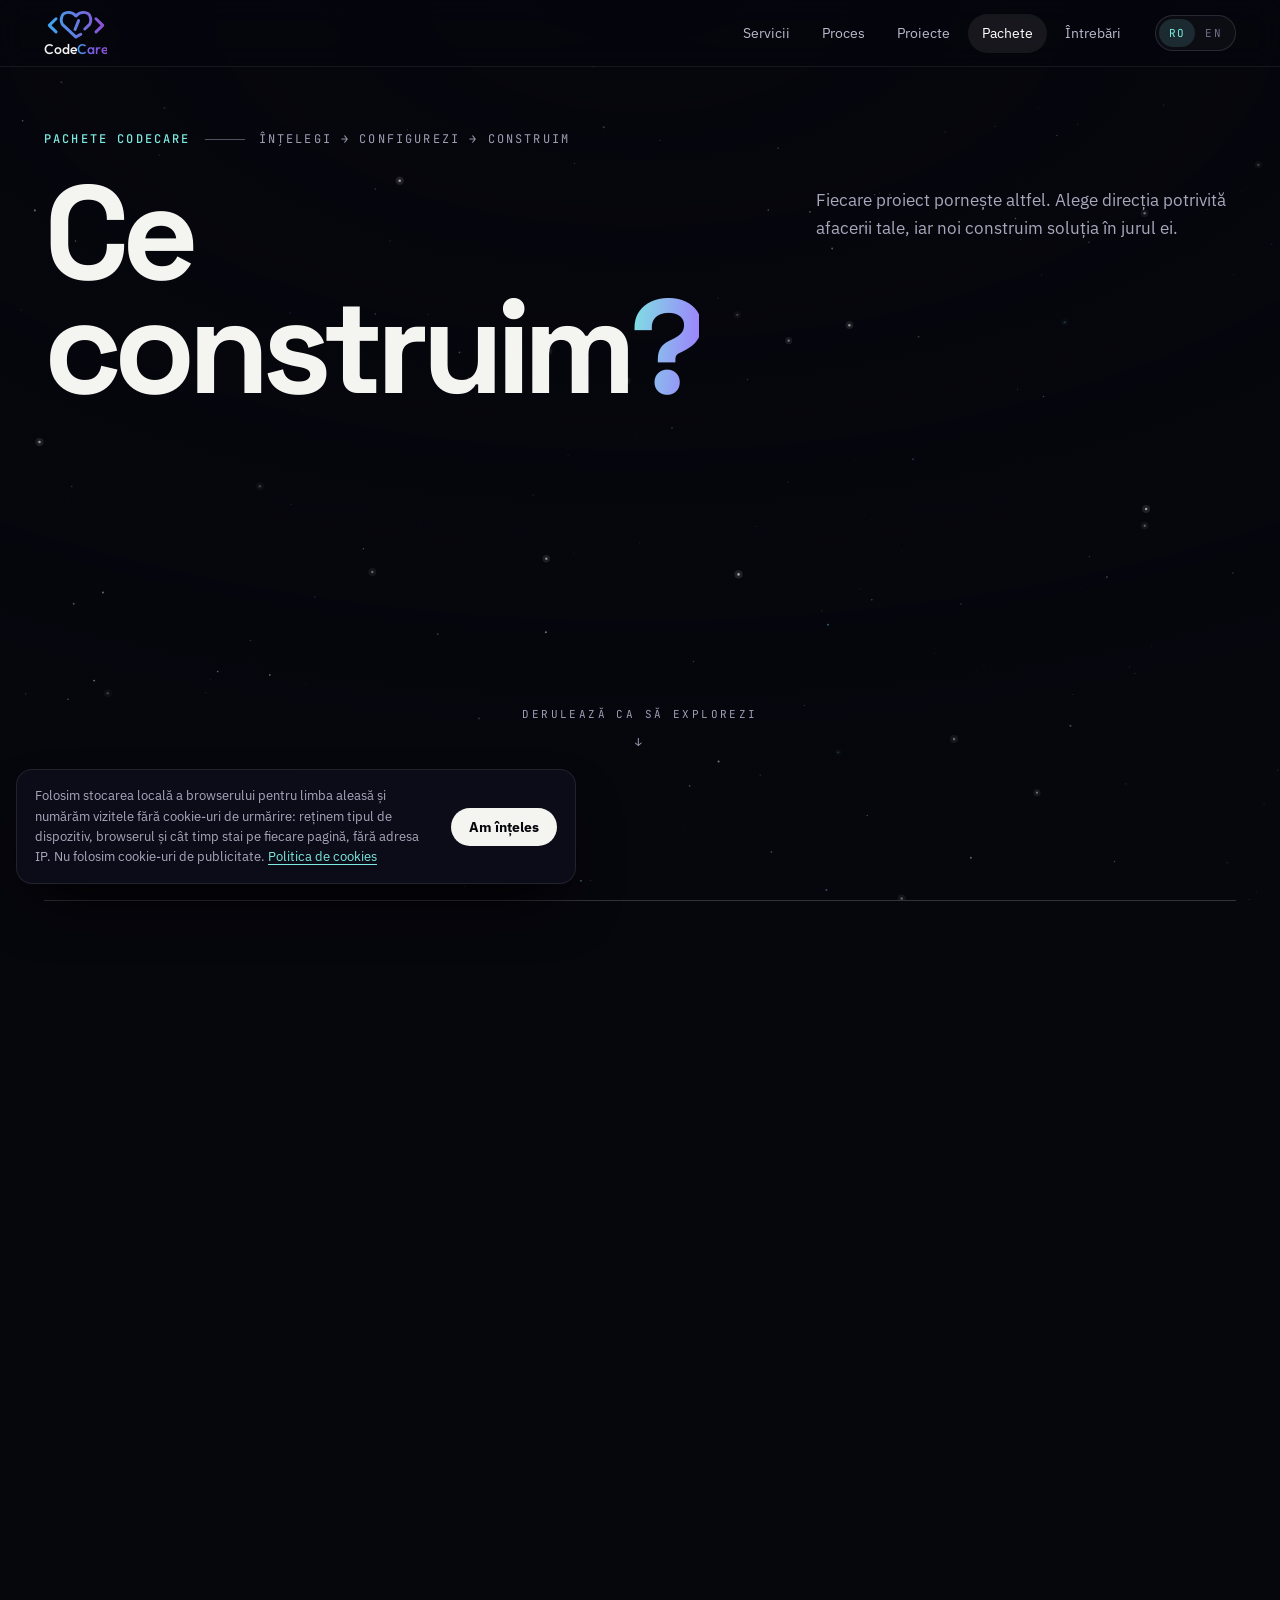
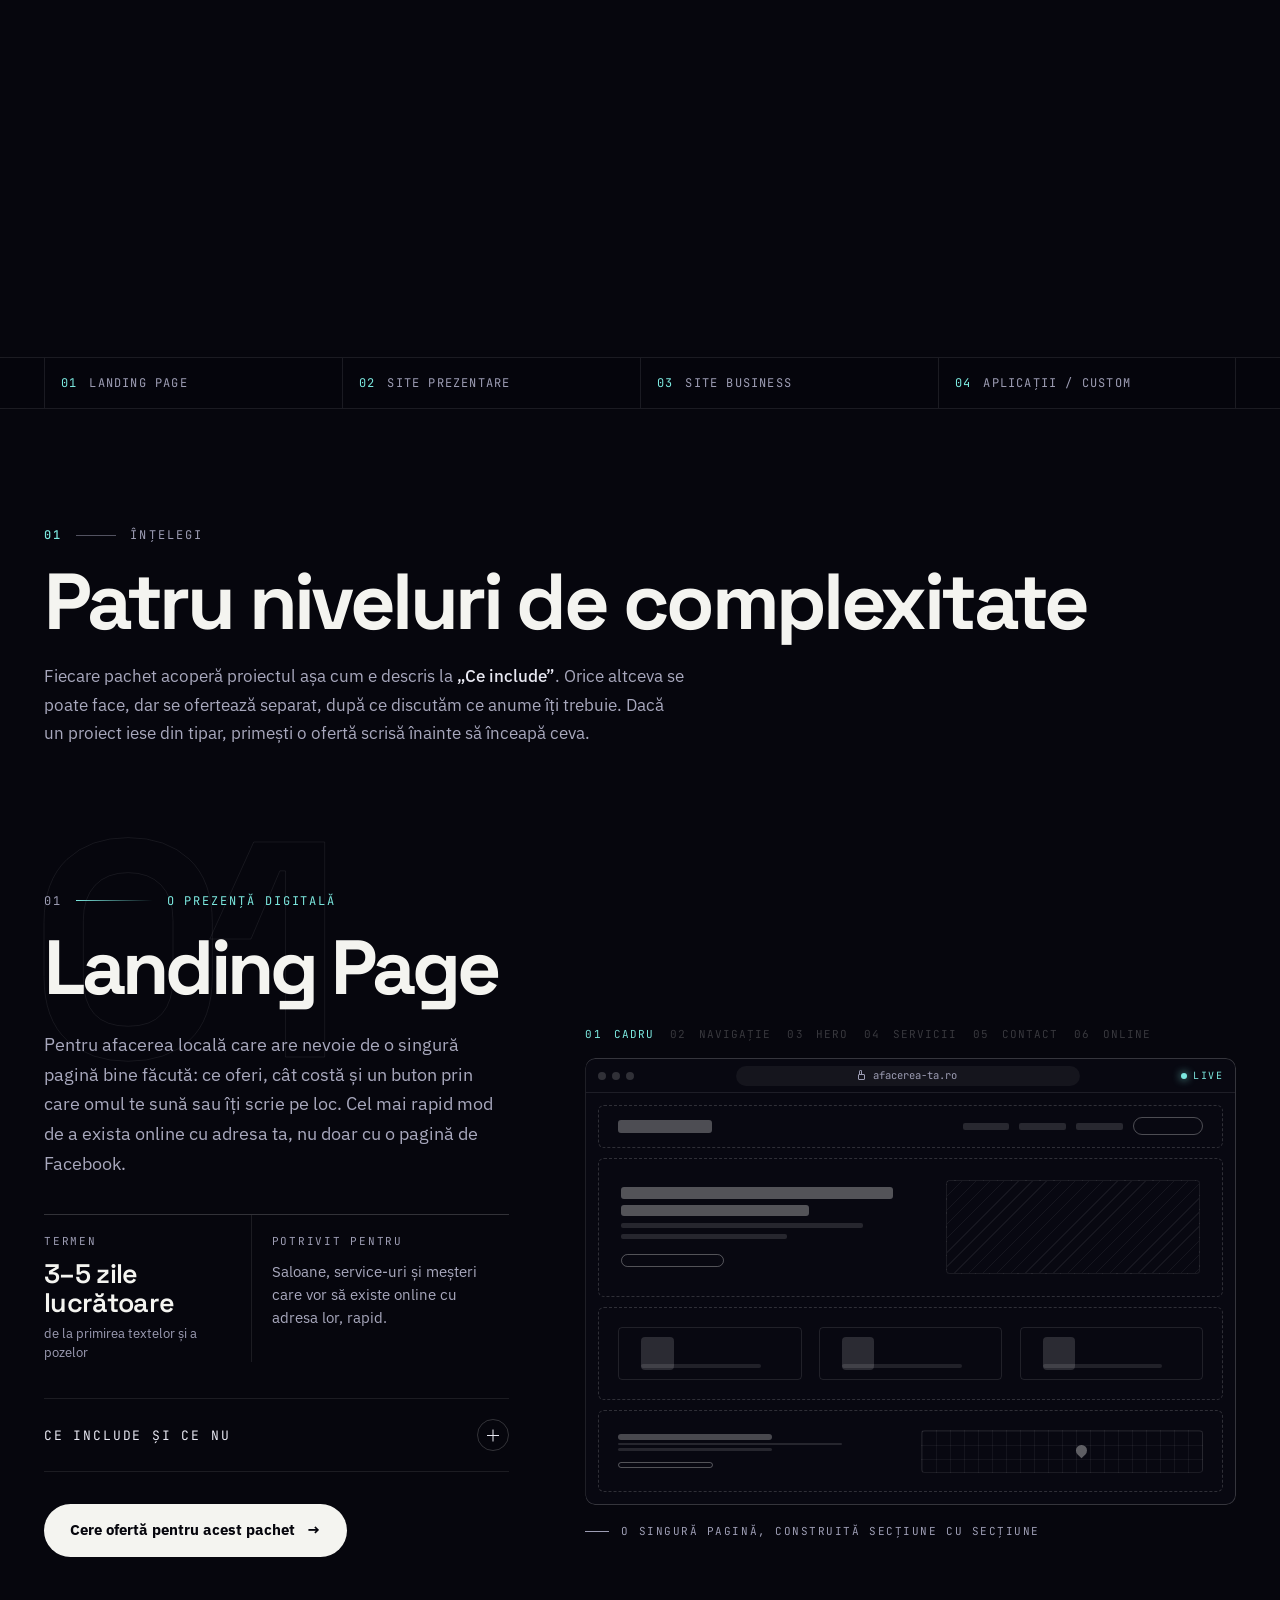
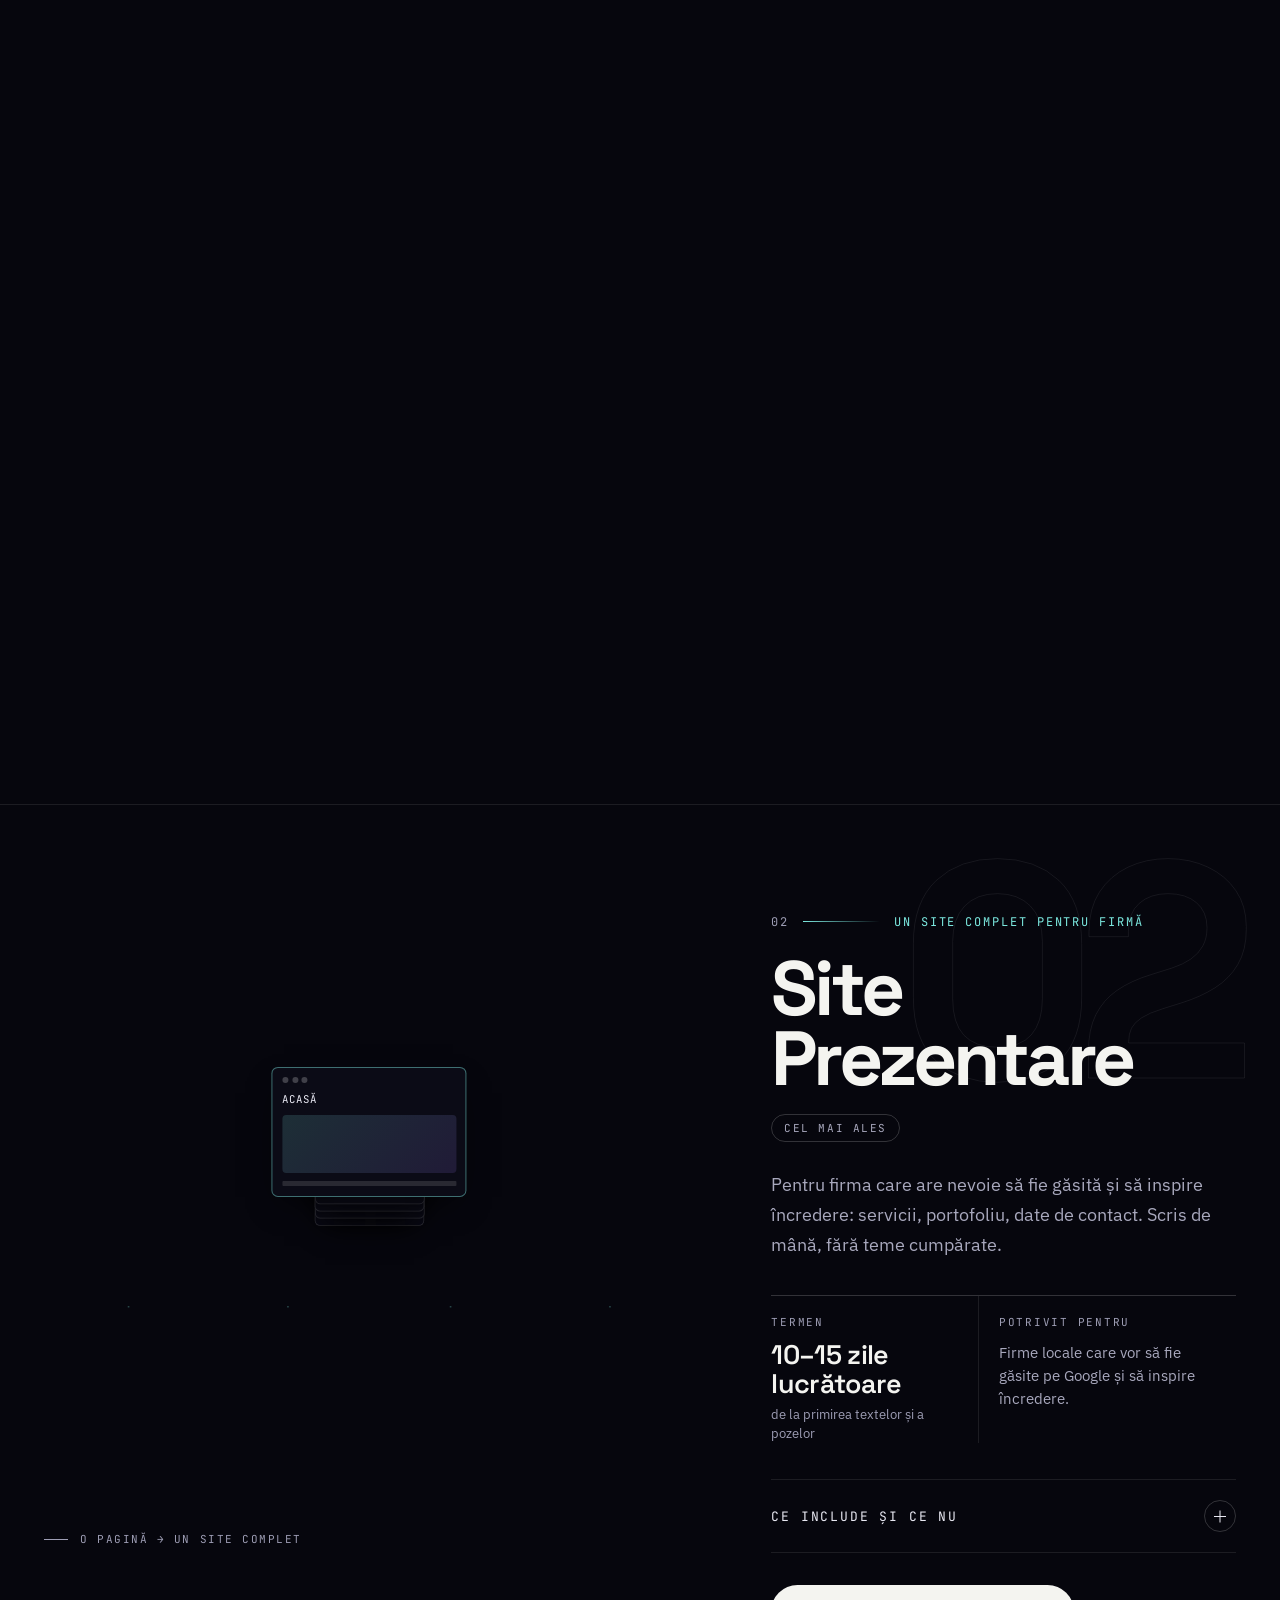
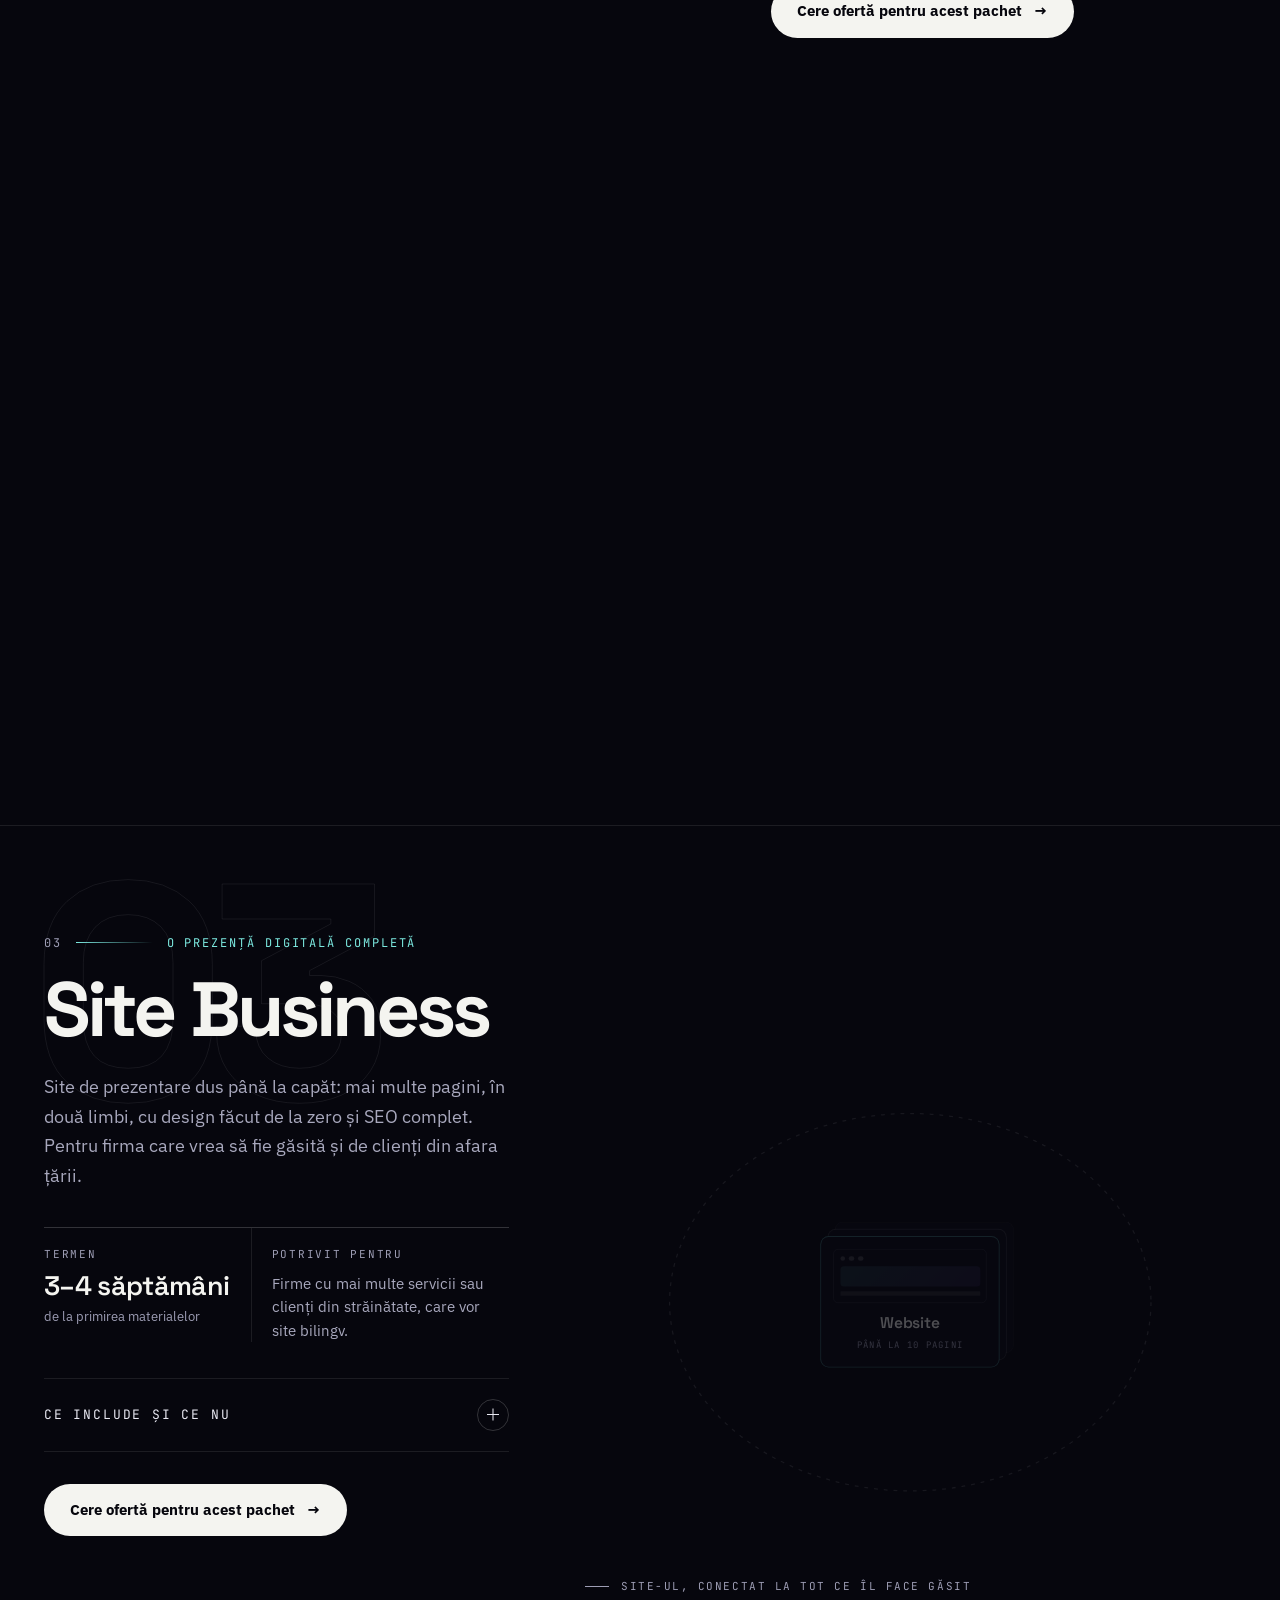
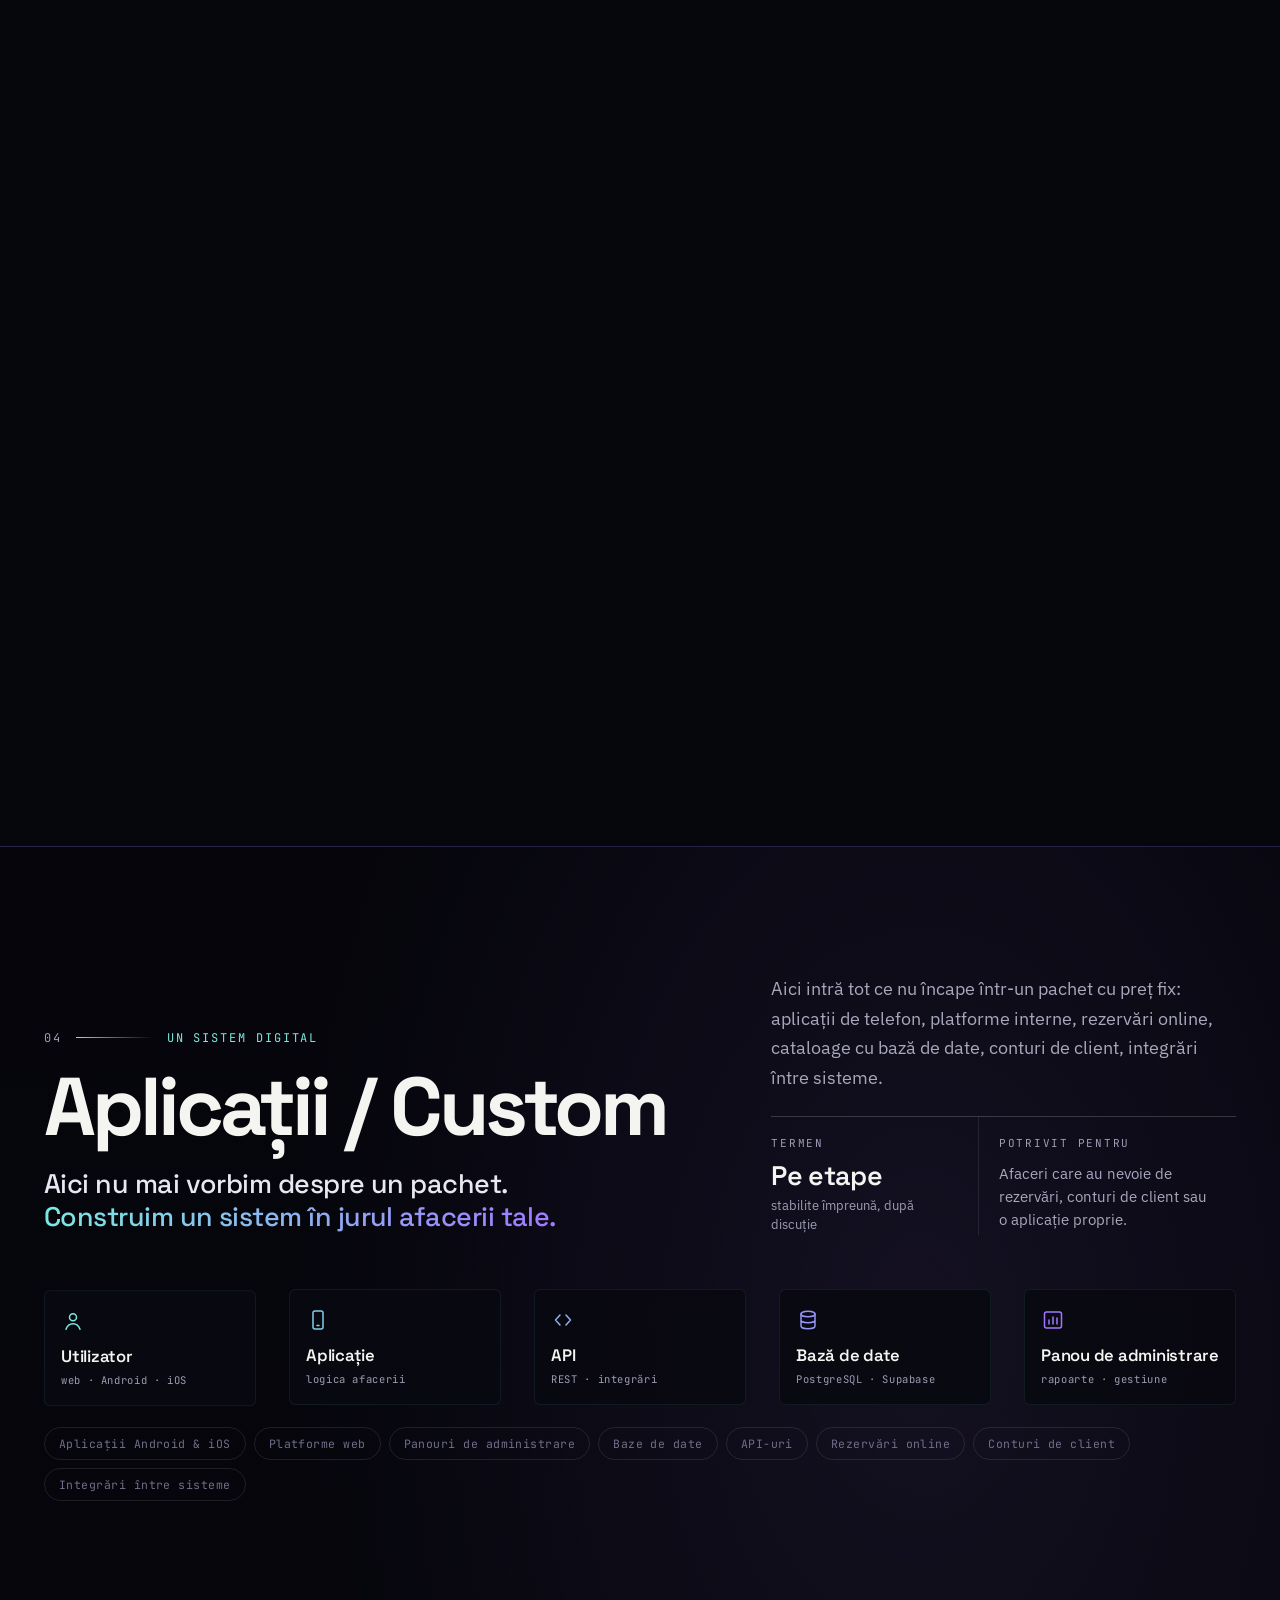
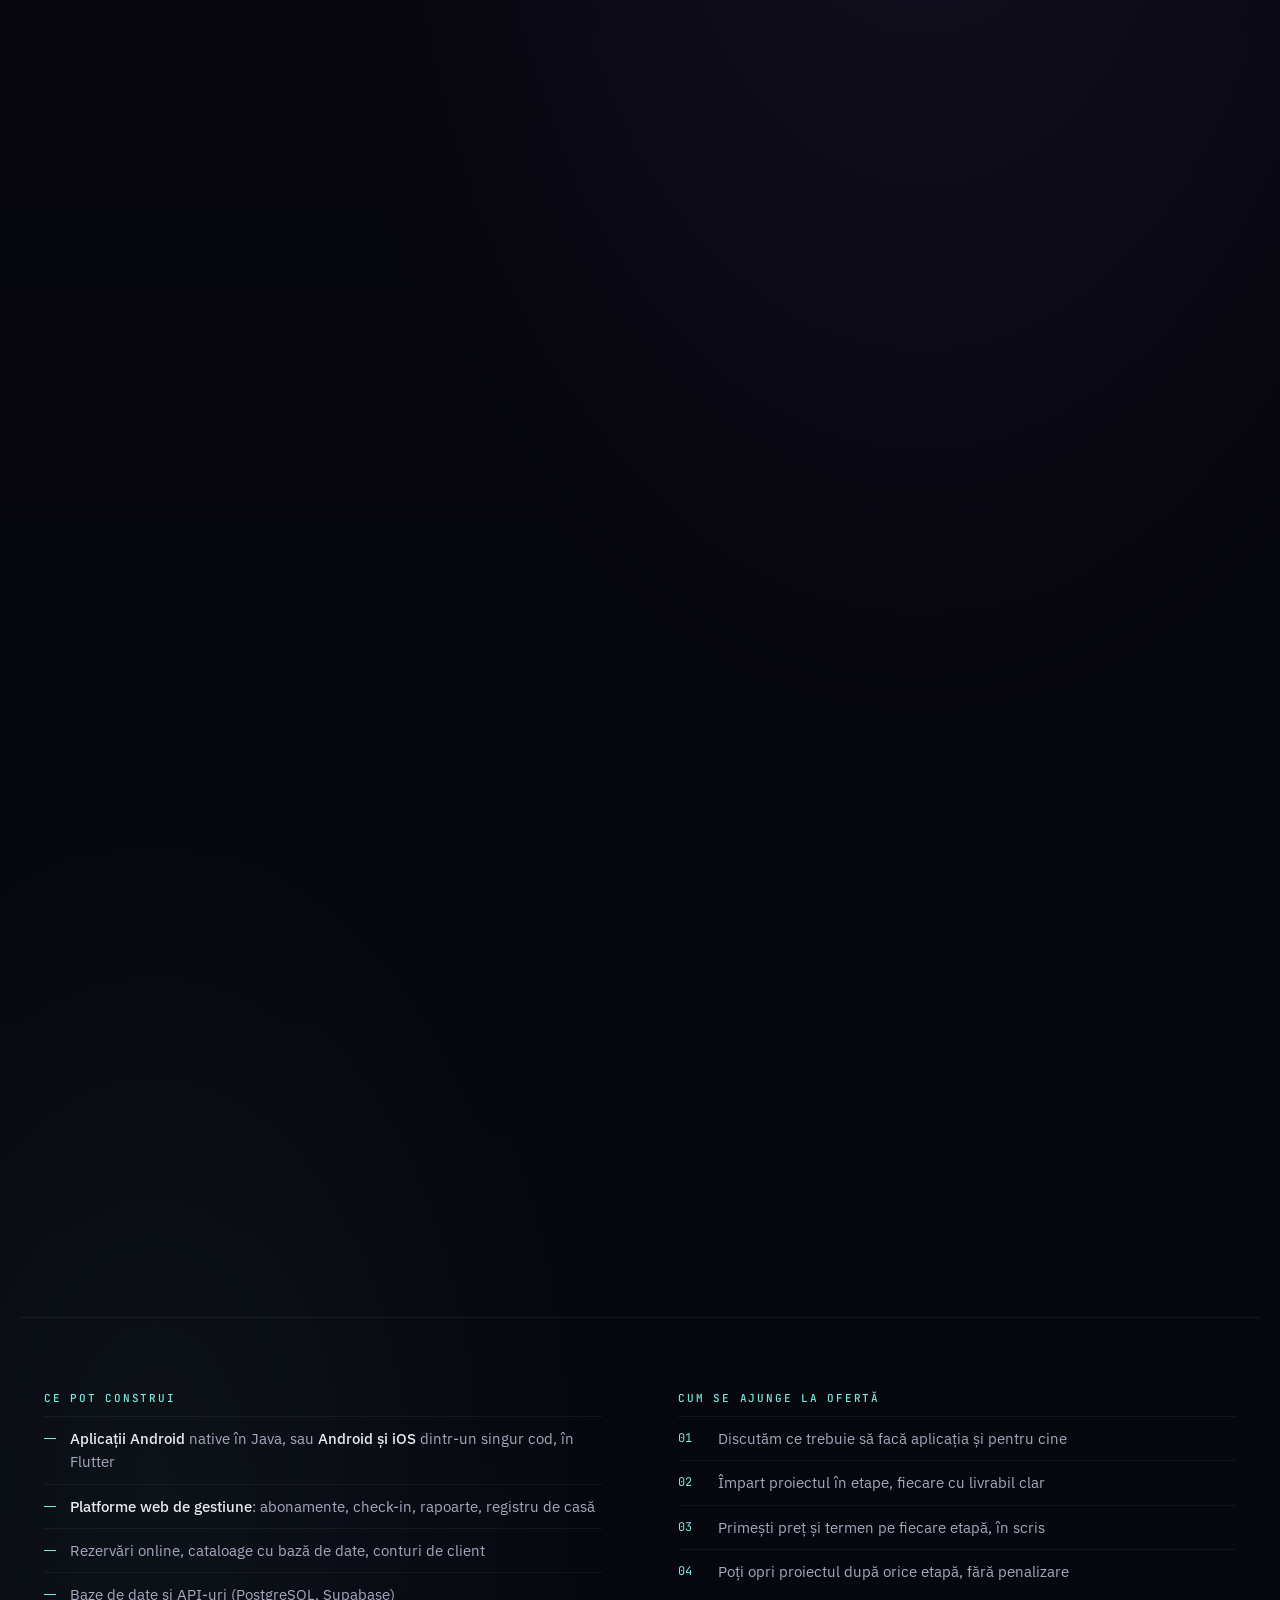
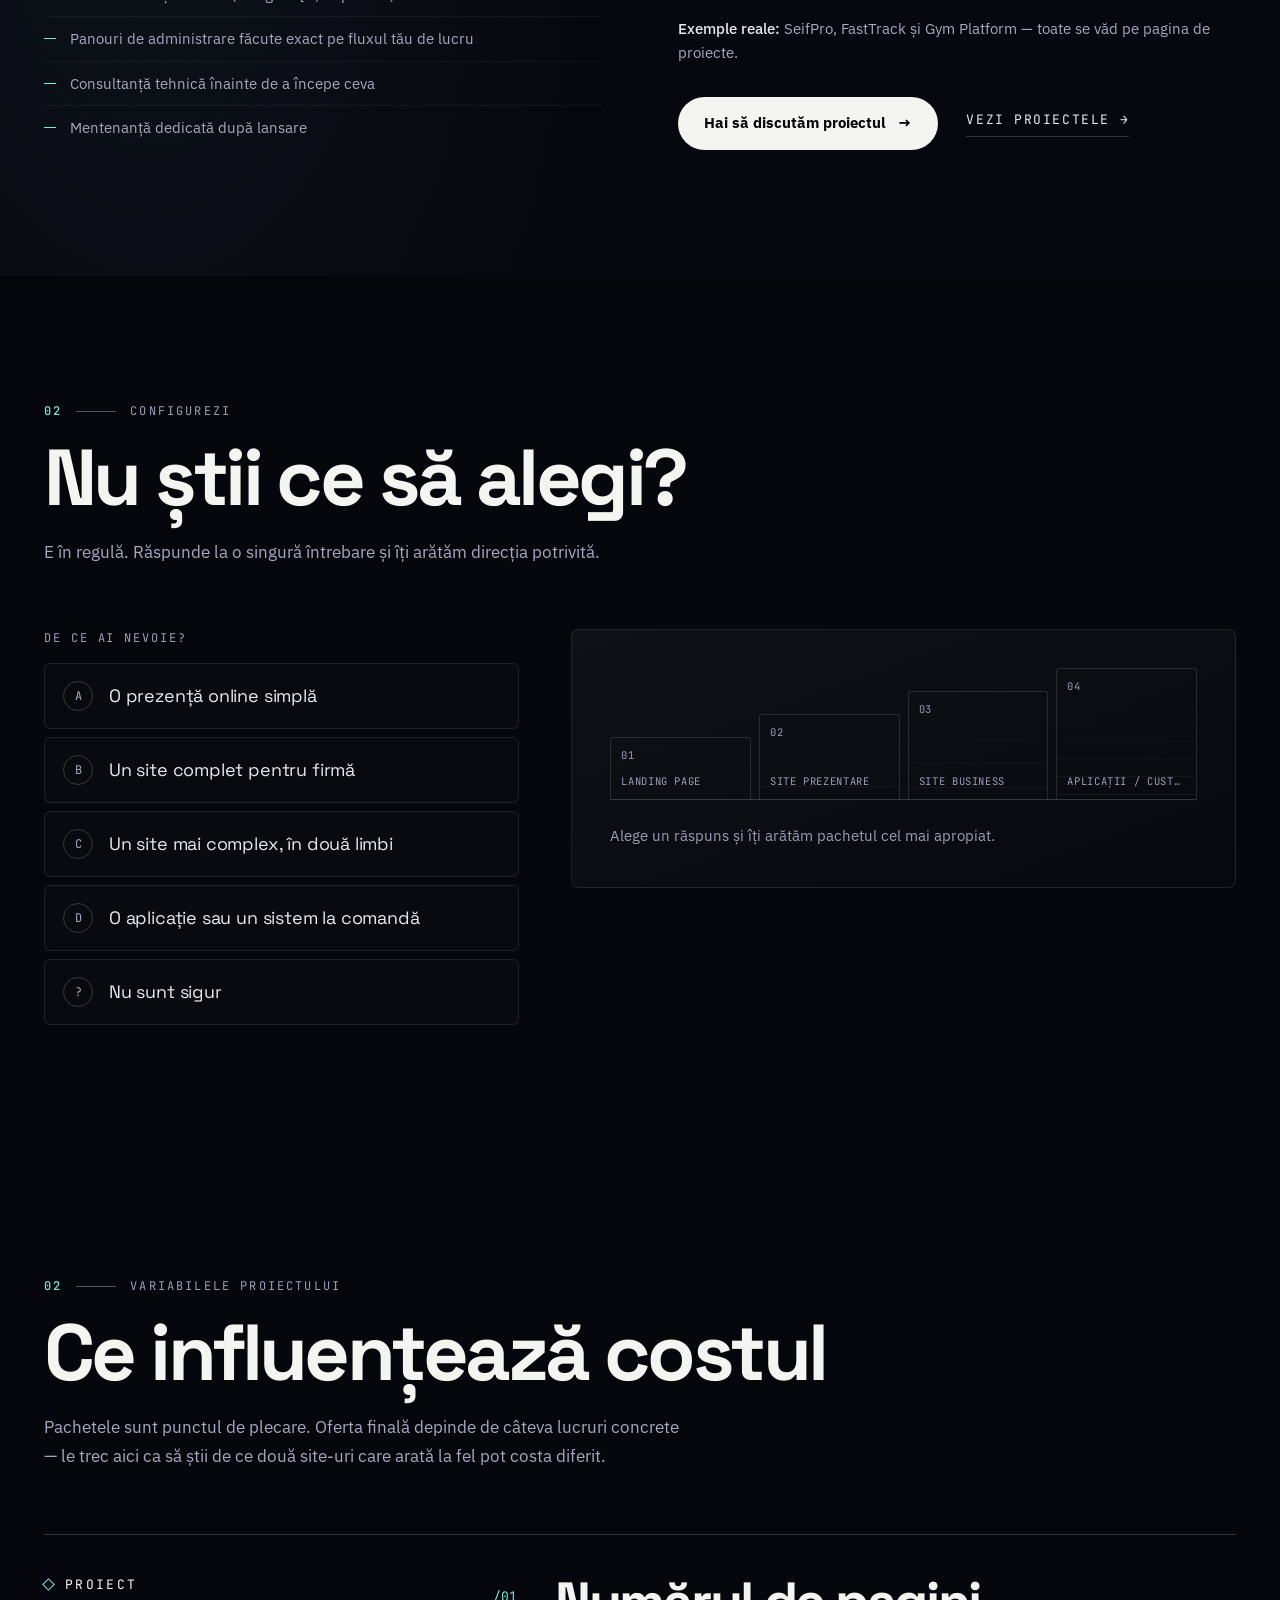
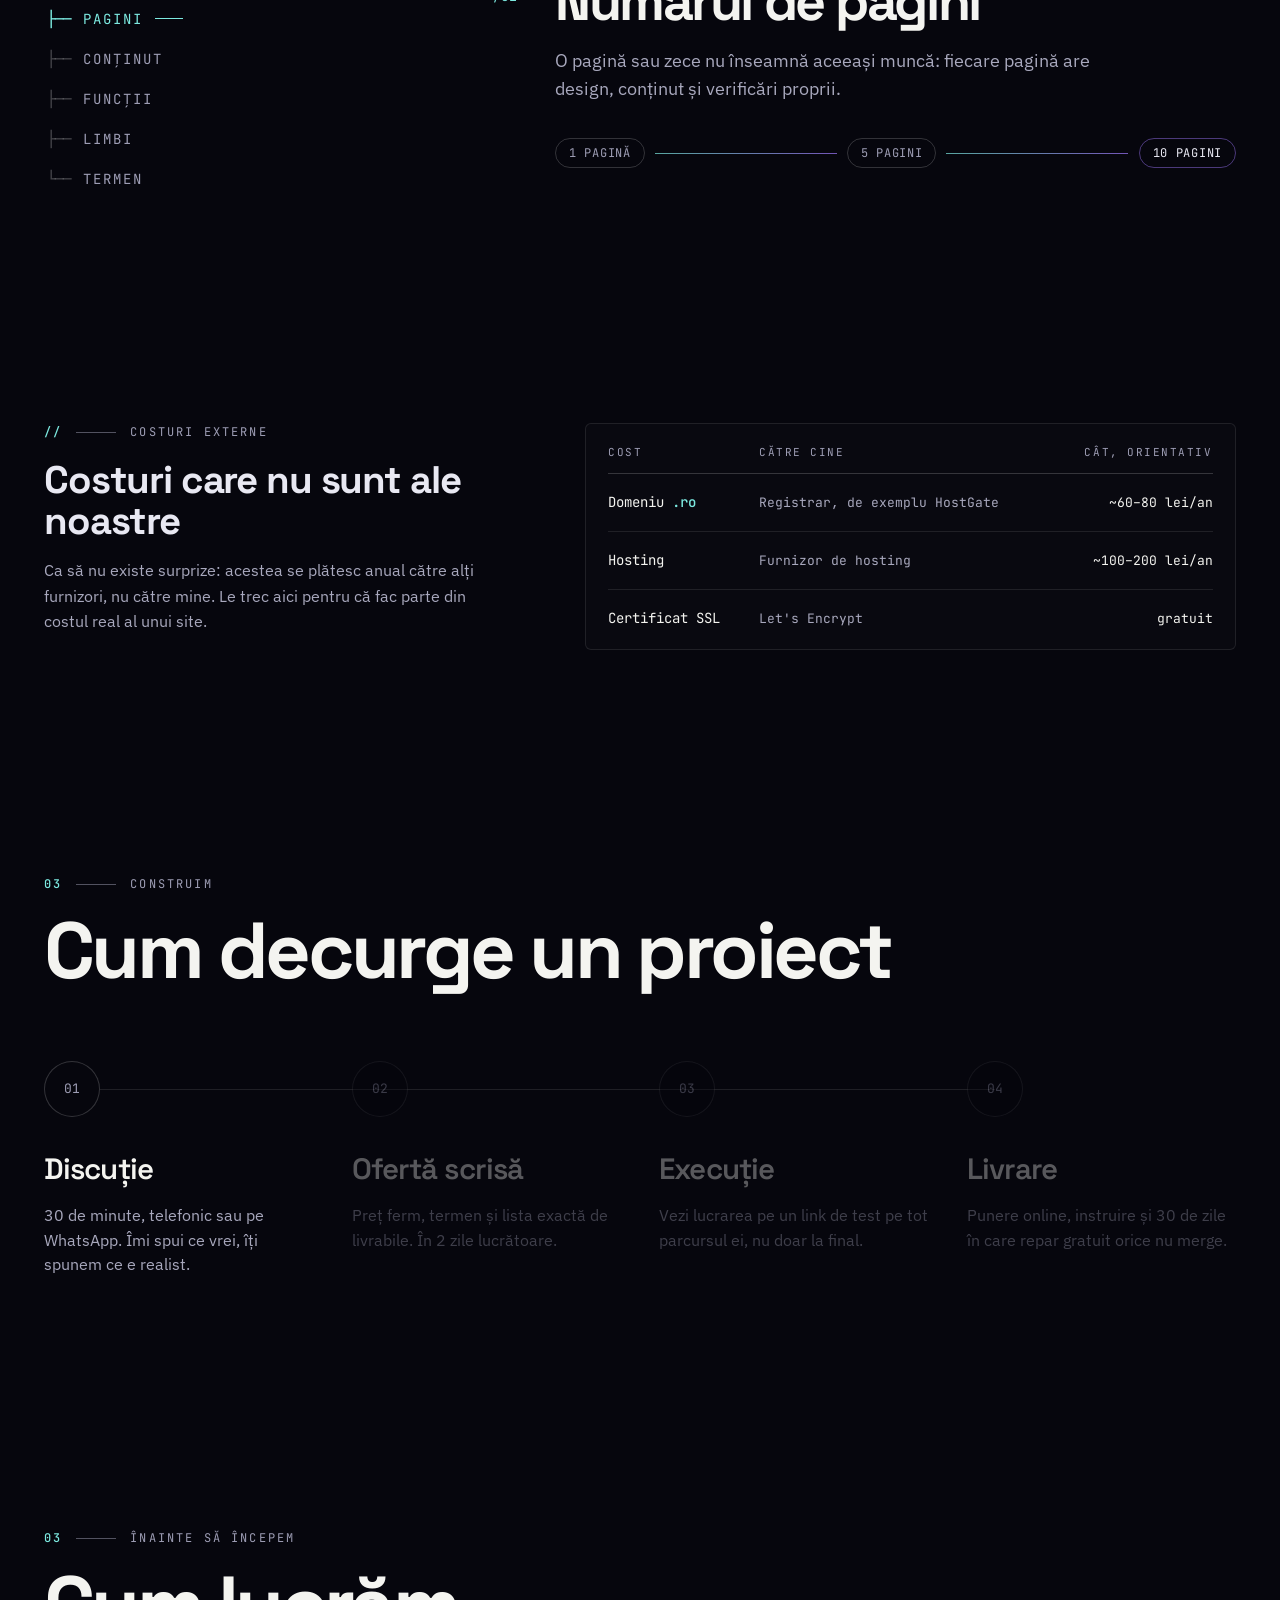
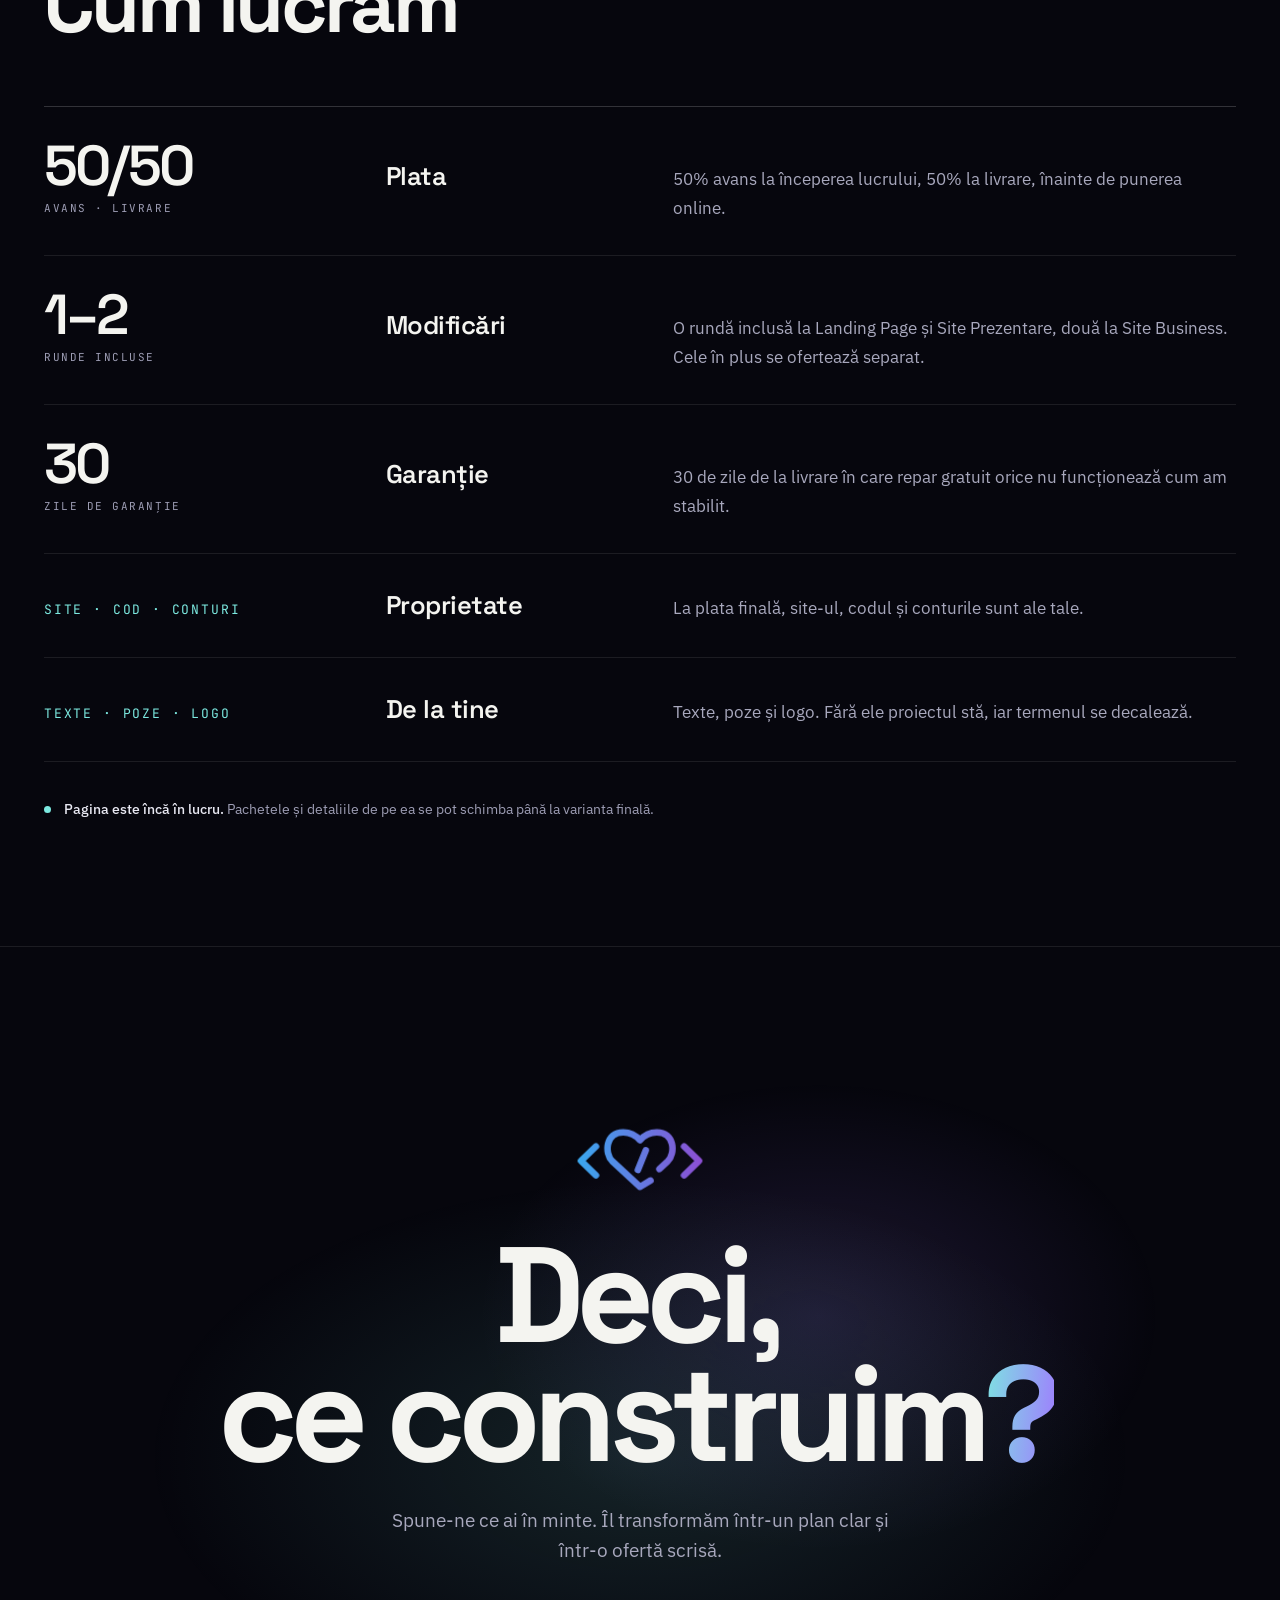
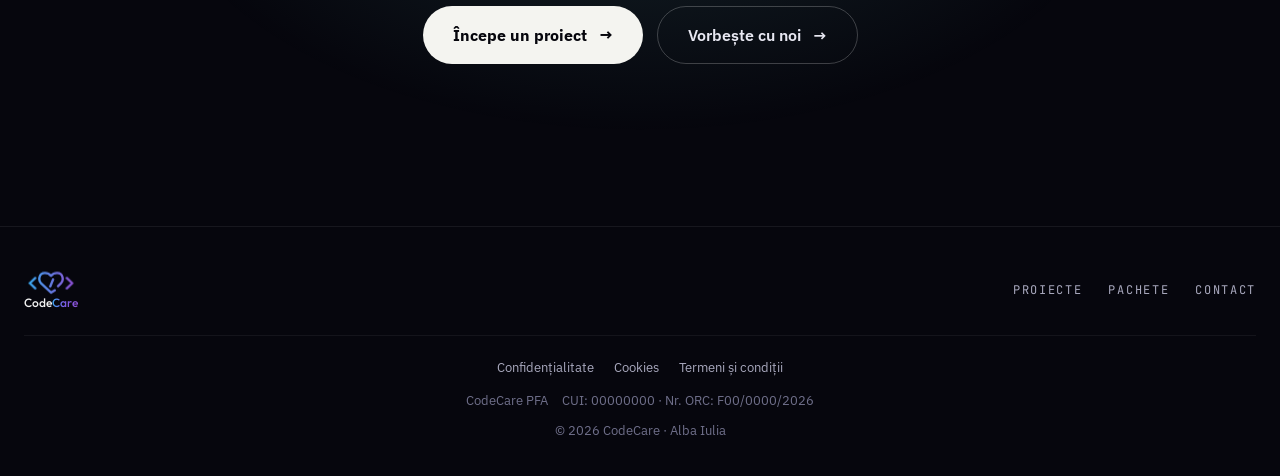
==== commit 4beb0f3b: "Add legal pages, a cookie notice and time-on-page visit stats - New privacy, cookie and terms pages " ====
--- a/pachete.html
+++ b/pachete.html
@@ -1064,12 +1064,15 @@
                 <a href="index.html#contact" data-translate="footer_contact">Contact</a>
             </nav>
             <div class="footer-bottom">
-                <!--
+                <nav class="footer-legal-linkuri" aria-label="Legal">
+                    <a href="confidentialitate.html" data-translate="footer_privacy">Confidențialitate</a>
+                    <a href="cookies.html" data-translate="footer_cookies">Cookies</a>
+                    <a href="termeni.html" data-translate="footer_terms">Termeni și condiții</a>
+                </nav>
                 <p class="footer-legal">
-                    <span data-translate="footer_legal_name">CodeCare Solutions S.R.L.</span>
-                    <span data-translate="footer_legal_ids">CUI: RO12345678 · Reg. Com.: J01/123/2025</span>
+                    <span data-translate="footer_legal_name">CodeCare PFA</span>
+                    <span data-translate="footer_legal_ids">CUI: 00000000 · Nr. ORC: F00/0000/2026</span>
                 </p>
-                -->
                 <p data-translate="footer_copyright">© 2026 CodeCare · Alba Iulia</p>
             </div>
         </div>
--- a/acasa.css
+++ b/acasa.css
@@ -2,9 +2,9 @@
  * Prima pagina (index.html), refacuta dupa designul „CodeCare Homepage v2"
  * din Claude Design.
  *
- * Fisier separat de styles.css, intentionat: proiecte.html si pachete.html
- * raman pe stilul vechi, iar nimic de aici nu le poate atinge. index.html nu
- * mai incarca styles.css deloc.
+ * Designul comun al site-ului: il incarca toate cele trei pagini (prima
+ * pagina, pachete.html si proiecte.html), fiecare cu stilurile ei deasupra.
+ * O regula `cc-` a carei clasa nu apare pe o pagina pur si simplu nu se aplica acolo.
  *
  * scripts.js e comun tuturor paginilor si cauta clase precise — .navbar,
  * .nav-menu, .nav-link, .hamburger, .language-switch, .contact-form,
@@ -2209,6 +2209,112 @@
     }
 }
 
+/* Datele firmei si linkurile legale, sub copyright. Mai stinse decat restul
+   subsolului: trebuie sa fie acolo, nu sa atraga privirea. */
+.footer-legal {
+    display: flex;
+    flex-wrap: wrap;
+    justify-content: center;
+    gap: 4px 14px;
+    margin-bottom: 10px !important;
+}
+
+.footer-legal-linkuri {
+    display: flex;
+    flex-wrap: wrap;
+    justify-content: center;
+    gap: 6px 20px;
+    margin-bottom: 14px;
+}
+
+.footer-legal-linkuri a {
+    font-size: 13px;
+    color: var(--cc-text-2);
+    transition: color .3s;
+}
+
+.footer-legal-linkuri a:hover {
+    color: var(--cc-turcoaz);
+}
+
+/* ==================== bannerul de cookies ==================== */
+
+/* Informativ, in coltul din stanga-jos: nu acopera continutul si nu cere o
+   alegere, fiindca site-ul nu pune cookie-uri de urmarire. */
+.cc-cookies {
+    position: fixed;
+    left: 16px;
+    bottom: calc(16px + env(safe-area-inset-bottom, 0px));
+    z-index: 250;
+    display: flex;
+    align-items: center;
+    gap: 16px;
+    max-width: min(560px, calc(100vw - 32px));
+    padding: 16px 18px;
+    border-radius: 16px;
+    border: 1px solid var(--cc-chenar);
+    background: rgba(13, 13, 25, .96);
+    backdrop-filter: blur(12px);
+    box-shadow: 0 30px 60px -20px rgba(0, 0, 0, .9);
+    animation: ccNotificare .45s var(--cc-ease) both;
+}
+
+.cc-cookies-text {
+    margin: 0;
+    font-size: 13px;
+    line-height: 1.55;
+    color: var(--cc-text-2);
+}
+
+.cc-cookies-text a {
+    color: var(--cc-turcoaz);
+    text-decoration: underline;
+    text-underline-offset: 3px;
+}
+
+.cc-cookies-buton {
+    flex: none;
+    padding: 10px 18px;
+    border: 0;
+    border-radius: 999px;
+    background: var(--cc-alb-cald);
+    color: var(--cc-fundal);
+    font: 700 14px var(--cc-font-text);
+    cursor: pointer;
+    transition: transform .3s;
+}
+
+.cc-cookies-buton:hover {
+    transform: translateY(-2px);
+}
+
+.cc-cookies-buton:focus-visible,
+.cc-cookies-text a:focus-visible {
+    outline: 2px solid var(--cc-turcoaz);
+    outline-offset: 3px;
+}
+
+@media (max-width: 620px) {
+    .cc-cookies {
+        left: 12px;
+        right: 12px;
+        max-width: none;
+        flex-direction: column;
+        align-items: stretch;
+        gap: 12px;
+    }
+
+    .cc-cookies-buton {
+        padding: 12px 18px;
+    }
+}
+
+@media print {
+    .cc-cookies {
+        display: none;
+    }
+}
+
 /* ==================== miscare redusa ==================== */
 
 @media (prefers-reduced-motion: reduce) {
